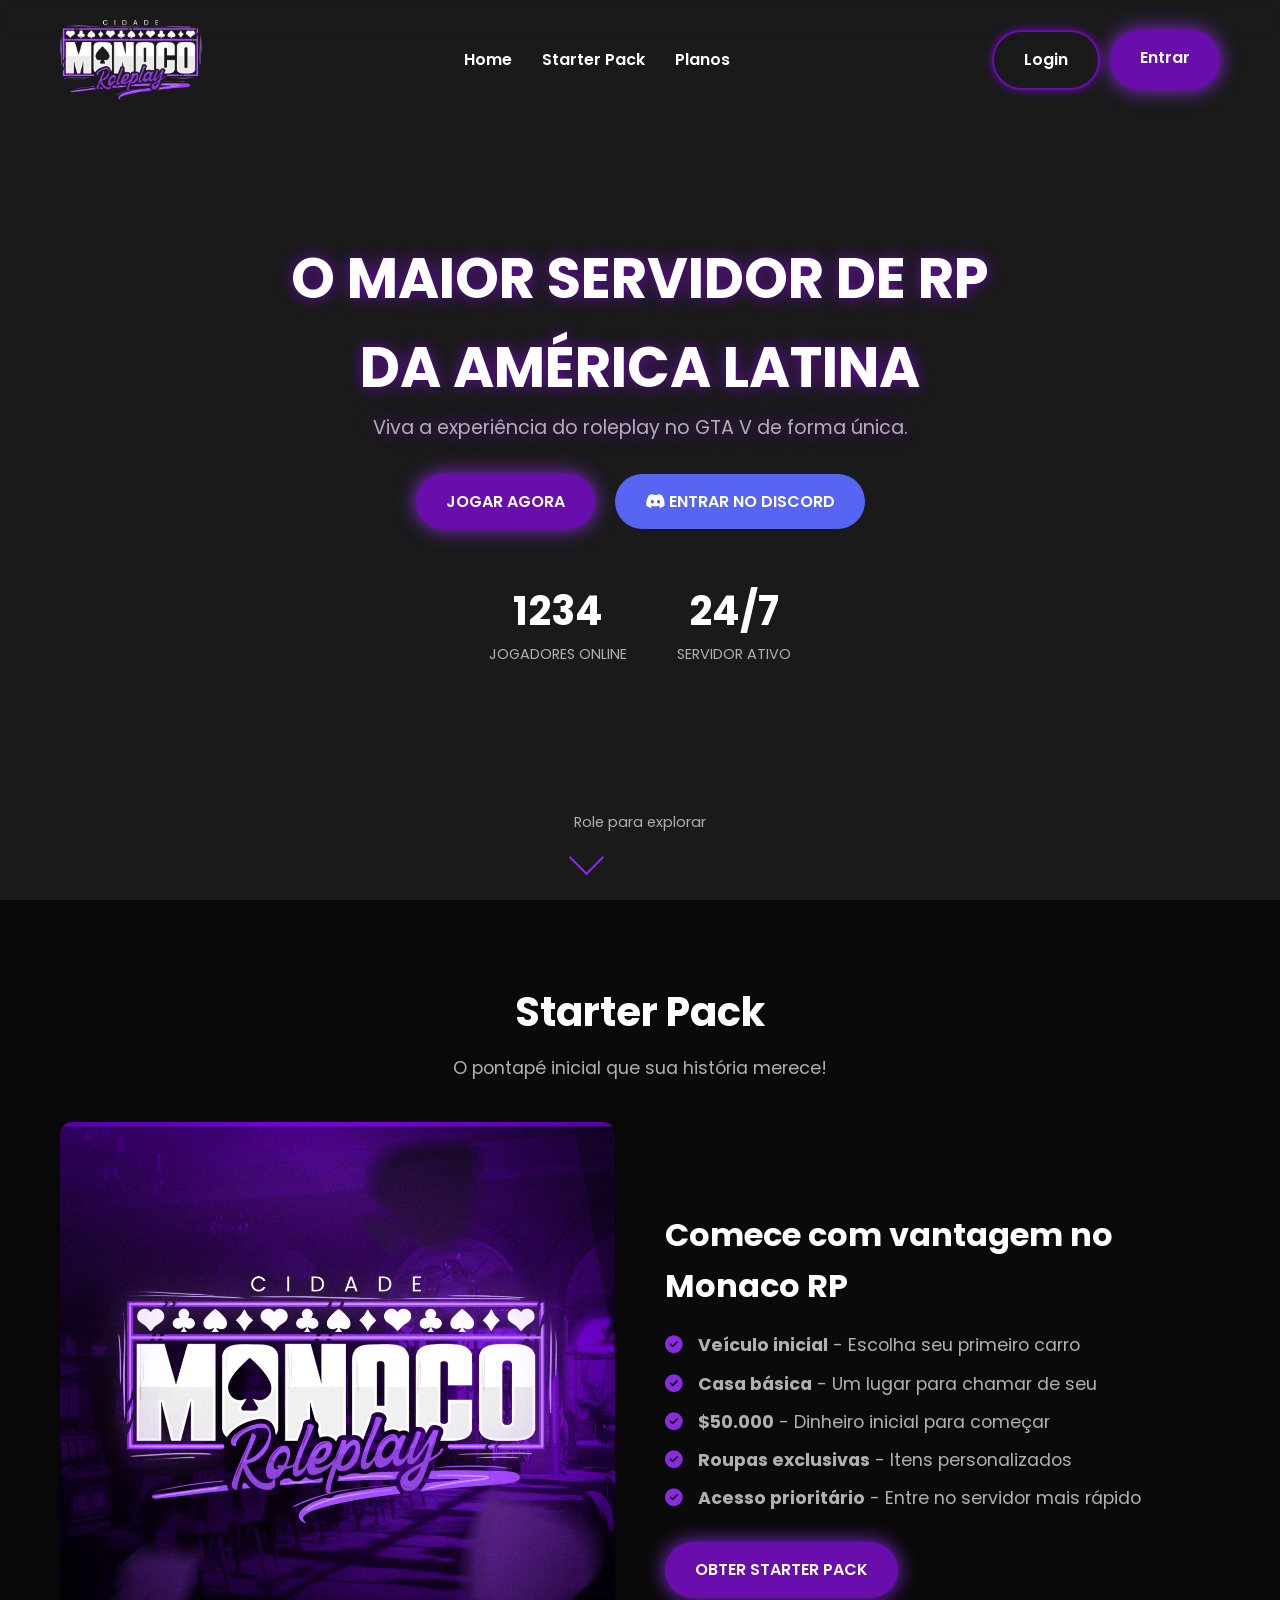
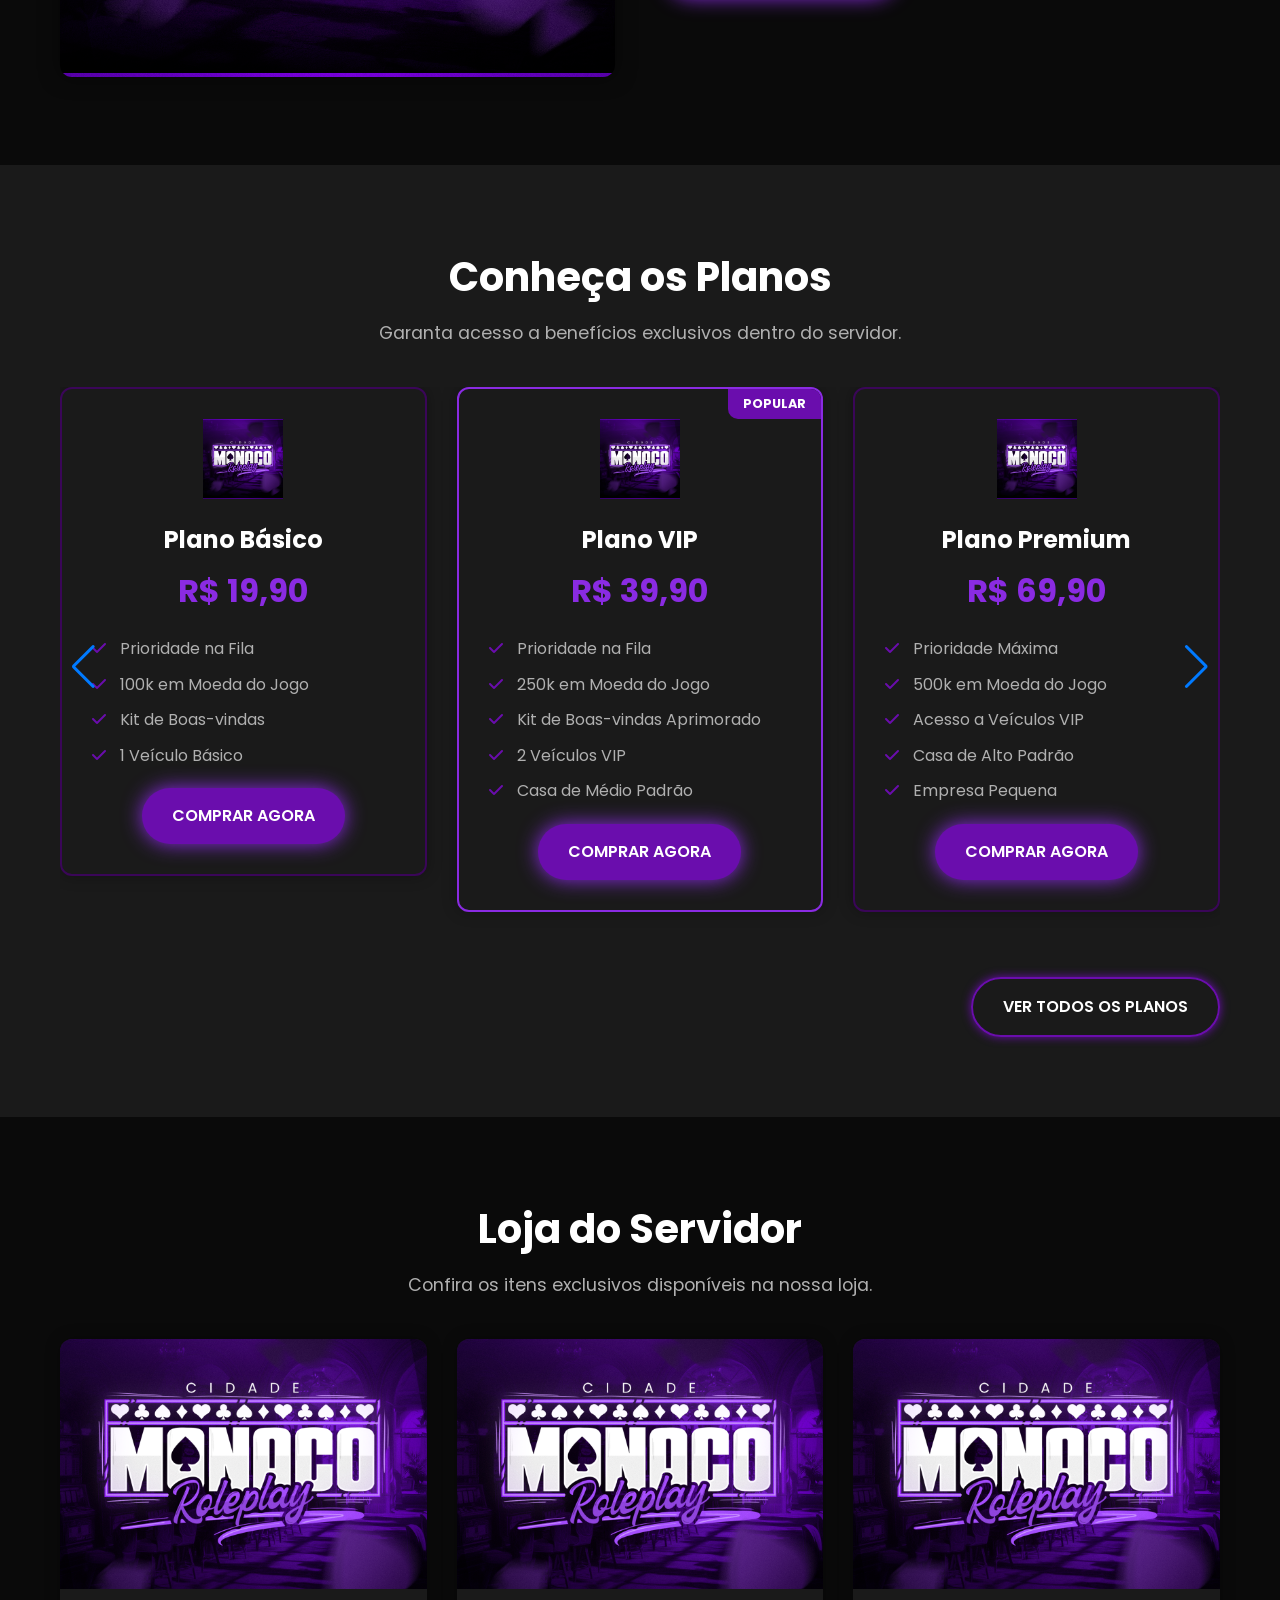
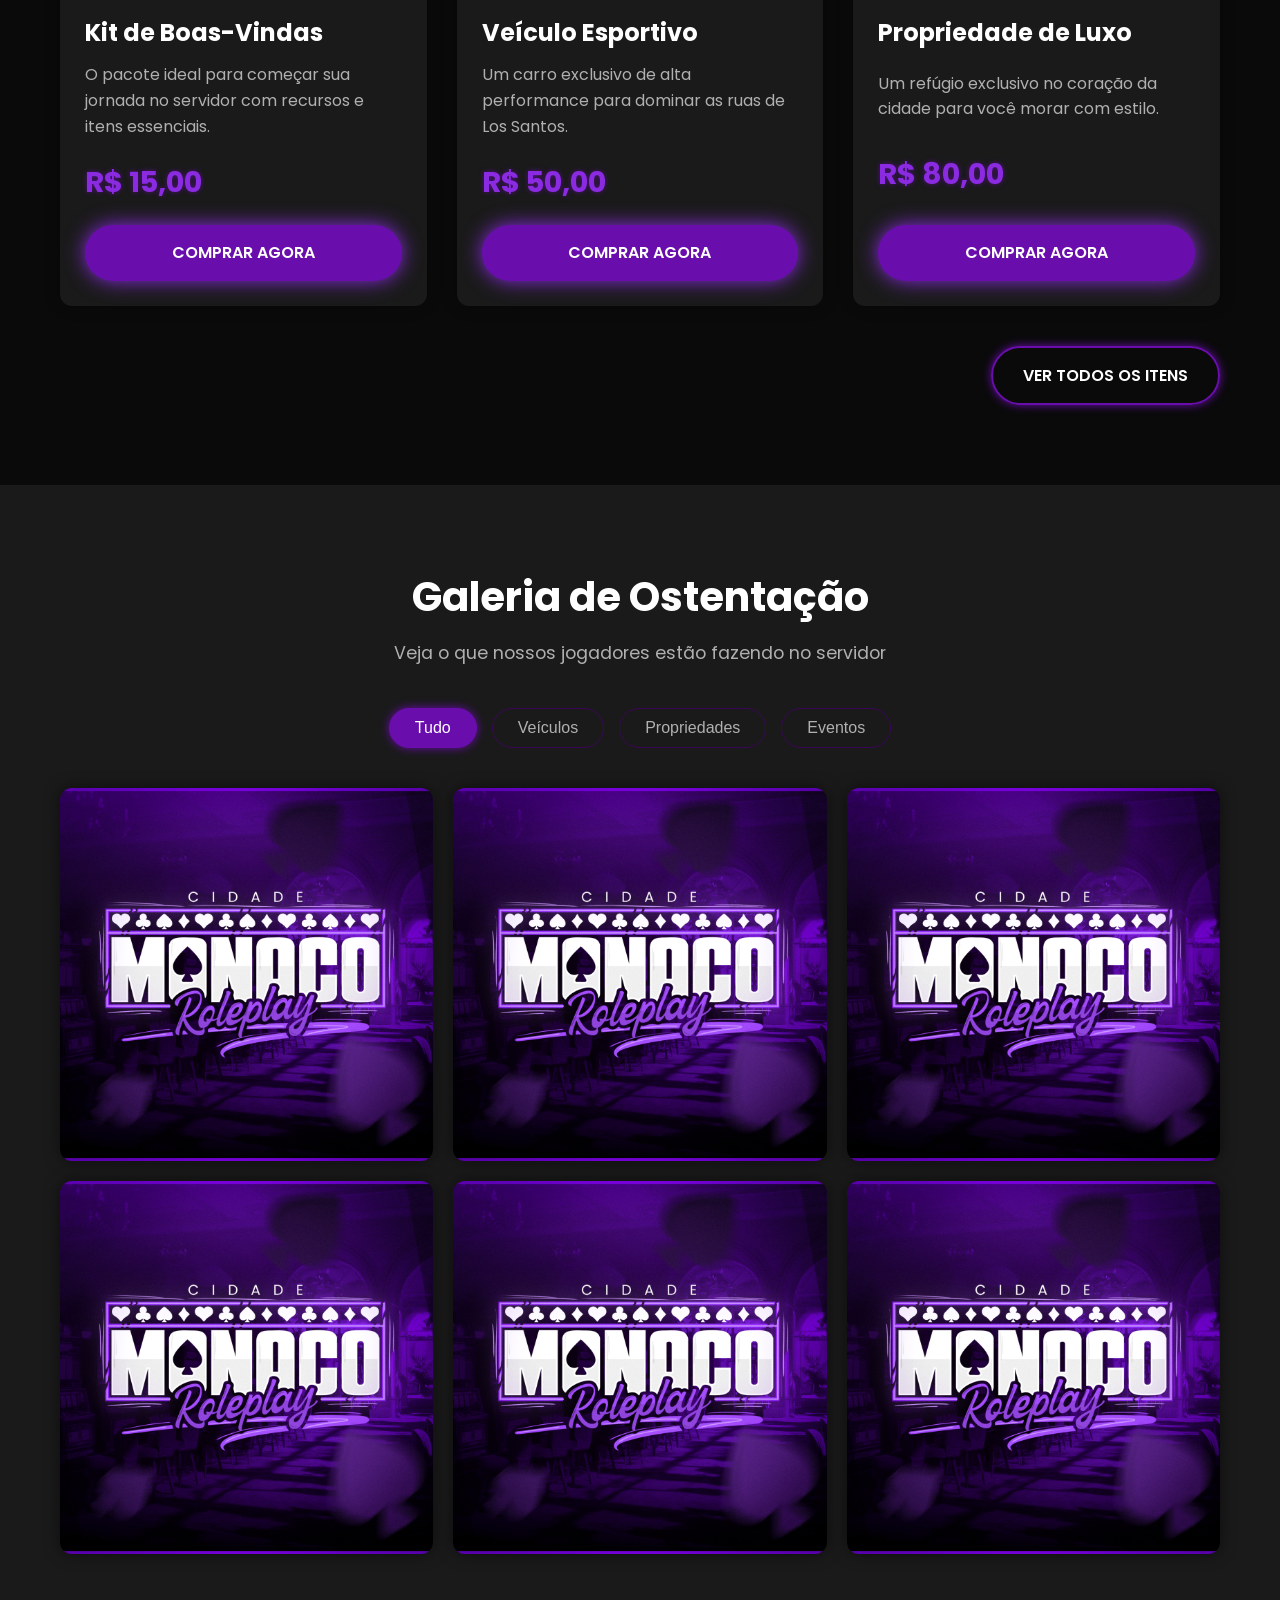
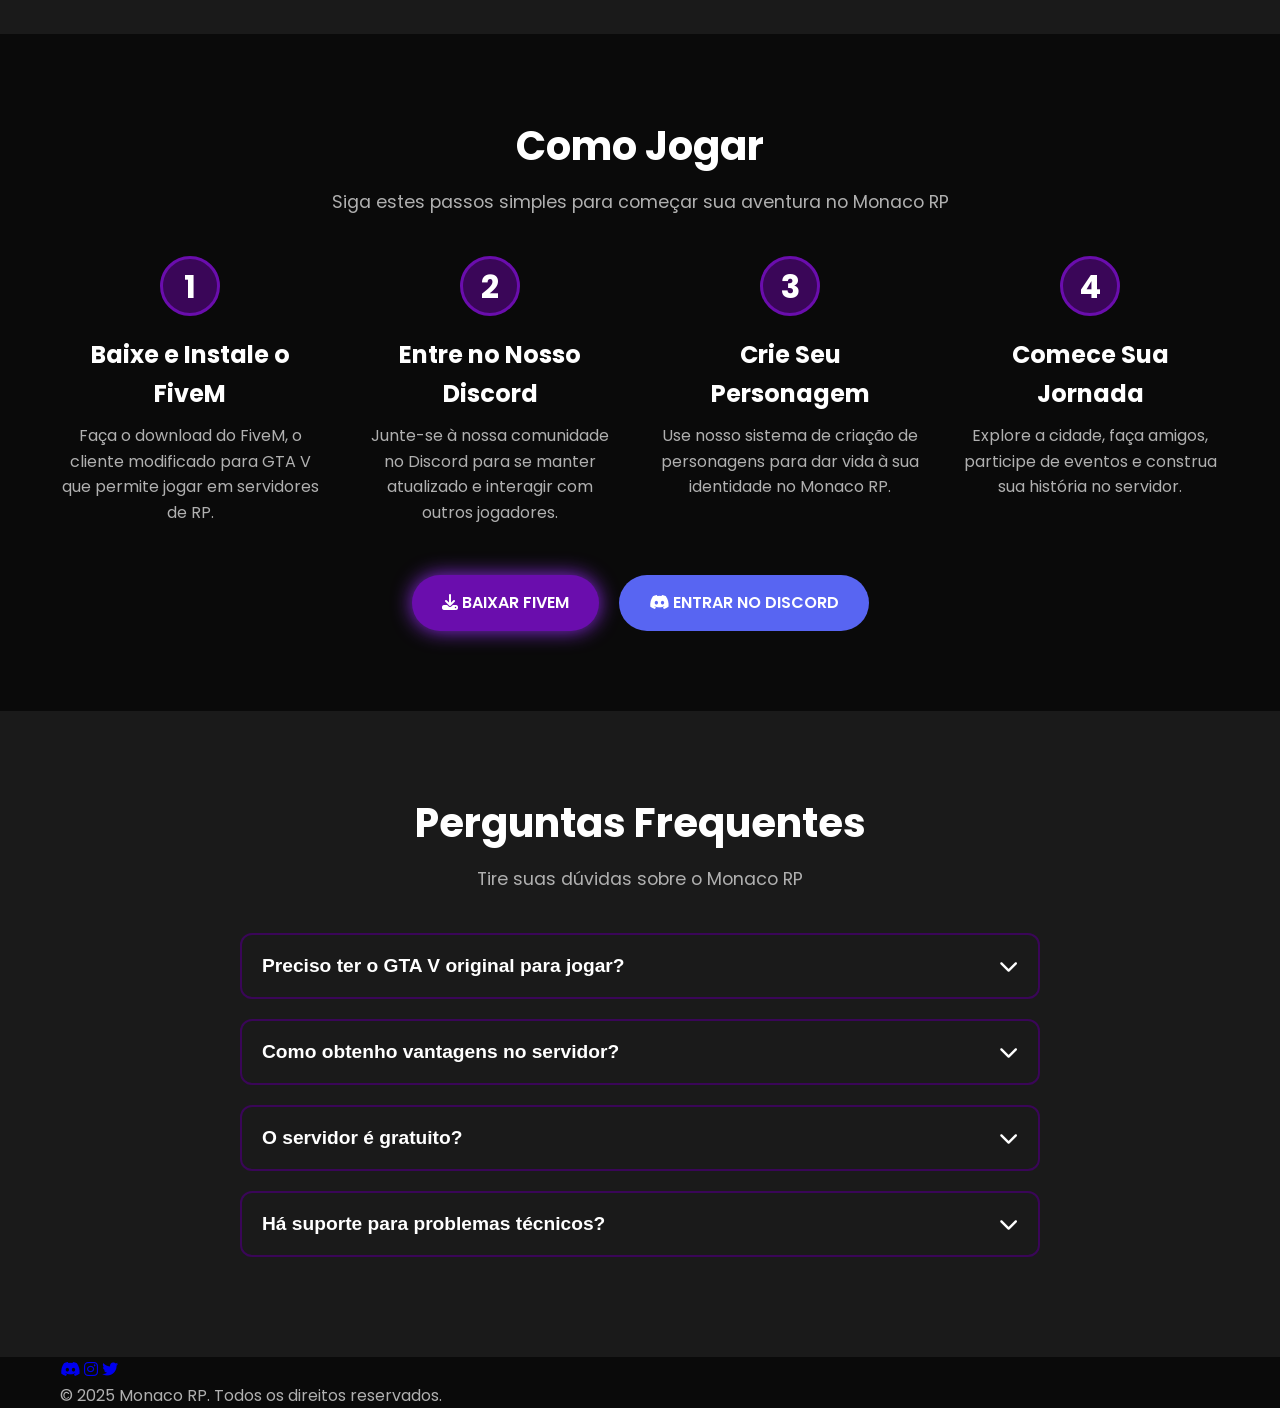
==== index.html @ 2b1fc8d7 "Update index.html" ====
<!DOCTYPE html>
<html lang="pt-BR">
<head>
    <meta charset="UTF-8">
    <meta name="viewport" content="width=device-width, initial-scale=1.0">
    <title>MONACO RP - O Maior Servidor de RP da América Latina</title>
    <meta name="description" content="Viva a experiência do roleplay no GTA V de forma única no Monaco RP, o maior servidor da América Latina.">
    <link href="https://fonts.googleapis.com/css2?family=Poppins:wght@400;600;700&display=swap" rel="stylesheet">
    <link rel="stylesheet" href="https://unpkg.com/swiper/swiper-bundle.min.css" />
    <link rel="stylesheet" href="https://cdnjs.cloudflare.com/ajax/libs/font-awesome/6.4.0/css/all.min.css">
    <link rel="stylesheet" href="style.css">
</head>
<body>

    <header id="main-header"></header>

    <main>
        <!-- Hero Section -->
        <section class="hero" id="hero">
            <div class="parallax-bg"></div>
            <div class="hero-overlay"></div>
            <img src="https://cdn-icons-png.flaticon.com/512/616/616408.png" class="floating-icon icon1">
            <img src="https://cdn-icons-png.flaticon.com/512/616/616408.png" class="floating-icon icon2">
            <img src="https://cdn-icons-png.flaticon.com/512/616/616408.png" class="floating-icon icon3">
            <div class="hero-content fade-up">
                <h1>O MAIOR SERVIDOR DE RP<br>DA AMÉRICA LATINA</h1>
                <p>Viva a experiência do roleplay no GTA V de forma única.</p>
                <div class="hero-buttons">
                    <a href="#starter-pack" class="btn-primary">JOGAR AGORA</a>
                    <a href="https://discord.gg" target="_blank" class="btn-discord">
                        <i class="fab fa-discord"></i> ENTRAR NO DISCORD
                    </a>
                </div>
                <div class="server-stats">
                    <div class="stat">
                        <span class="stat-number" id="online-players">1250</span>
                        <span class="stat-label">JOGADORES ONLINE</span>
                    </div>
                    <div class="stat">
                        <span class="stat-number">24/7</span>
                        <span class="stat-label">SERVIDOR ATIVO</span>
                    </div>
                </div>
            </div>
            <div class="scroll-indicator">
                <span>Role para explorar</span>
                <div class="scroll-arrow"></div>
            </div>
        </section>

        <!-- Starter Pack Section -->
        <section id="starter-pack" class="fade-up">
            <div class="container">
                <h2>Starter Pack</h2>
                <p class="section-subtitle">O pontapé inicial que sua história merece!</p>
                
                <div class="starter-content">
                    <div class="starter-image">
                        <img src="img/4000.png" alt="Starter Pack Monaco RP">
                    </div>
                    <div class="starter-info">
                        <h3>Comece com vantagem no Monaco RP</h3>
                        <ul class="starter-features">
                            <li><i class="fas fa-check-circle"></i> <strong>Veículo inicial</strong> - Escolha seu primeiro carro</li>
                            <li><i class="fas fa-check-circle"></i> <strong>Casa básica</strong> - Um lugar para chamar de seu</li>
                            <li><i class="fas fa-check-circle"></i> <strong>$50.000</strong> - Dinheiro inicial para começar</li>
                            <li><i class="fas fa-check-circle"></i> <strong>Roupas exclusivas</strong> - Itens personalizados</li>
                            <li><i class="fas fa-check-circle"></i> <strong>Acesso prioritário</strong> - Entre no servidor mais rápido</li>
                        </ul>
                        <a href="#" class="btn-primary">OBTER STARTER PACK</a>
                    </div>
                </div>
            </div>
        </section>

        <!-- Planos Section -->
        <section id="planos" class="fade-up">
            <div class="container">
                <h2>Conheça os Planos</h2>
                <p class="section-subtitle">Garanta acesso a benefícios exclusivos dentro do servidor.</p>

                <div class="swiper planos-slider">
                    <div class="swiper-wrapper">
                        <div class="swiper-slide">
                            <div class="plano-card">
                                <div class="plano-header">
                                    <img src="img/4000.png" alt="Plano Básico">
                                    <h3>Plano Básico</h3>
                                    <div class="plano-price">R$ 19,90</div>
                                </div>
                                <div class="plano-body">
                                    <ul>
                                        <li><i class="fas fa-check"></i> Prioridade na Fila</li>
                                        <li><i class="fas fa-check"></i> 100k em Moeda do Jogo</li>
                                        <li><i class="fas fa-check"></i> Kit de Boas-vindas</li>
                                        <li><i class="fas fa-check"></i> 1 Veículo Básico</li>
                                    </ul>
                                </div>
                                <div class="plano-footer">
                                    <a href="#" class="btn-primary">COMPRAR AGORA</a>
                                </div>
                            </div>
                        </div>
                        <div class="swiper-slide">
                            <div class="plano-card plano-popular">
                                <div class="popular-badge">POPULAR</div>
                                <div class="plano-header">
                                    <img src="img/4000.png" alt="Plano VIP">
                                    <h3>Plano VIP</h3>
                                    <div class="plano-price">R$ 39,90</div>
                                </div>
                                <div class="plano-body">
                                    <ul>
                                        <li><i class="fas fa-check"></i> Prioridade na Fila</li>
                                        <li><i class="fas fa-check"></i> 250k em Moeda do Jogo</li>
                                        <li><i class="fas fa-check"></i> Kit de Boas-vindas Aprimorado</li>
                                        <li><i class="fas fa-check"></i> 2 Veículos VIP</li>
                                        <li><i class="fas fa-check"></i> Casa de Médio Padrão</li>
                                    </ul>
                                </div>
                                <div class="plano-footer">
                                    <a href="#" class="btn-primary">COMPRAR AGORA</a>
                                </div>
                            </div>
                        </div>
                        <div class="swiper-slide">
                            <div class="plano-card">
                                <div class="plano-header">
                                    <img src="img/4000.png" alt="Plano Premium">
                                    <h3>Plano Premium</h3>
                                    <div class="plano-price">R$ 69,90</div>
                                </div>
                                <div class="plano-body">
                                    <ul>
                                        <li><i class="fas fa-check"></i> Prioridade Máxima</li>
                                        <li><i class="fas fa-check"></i> 500k em Moeda do Jogo</li>
                                        <li><i class="fas fa-check"></i> Acesso a Veículos VIP</li>
                                        <li><i class="fas fa-check"></i> Casa de Alto Padrão</li>
                                        <li><i class="fas fa-check"></i> Empresa Pequena</li>
                                    </ul>
                                </div>
                                <div class="plano-footer">
                                    <a href="#" class="btn-primary">COMPRAR AGORA</a>
                                </div>
                            </div>
                        </div>
                        <div class="swiper-slide">
                            <div class="plano-card">
                                <div class="plano-header">
                                    <img src="img/4000.png" alt="Plano Magnata">
                                    <h3>Plano Magnata</h3>
                                    <div class="plano-price">R$ 99,90</div>
                                </div>
                                <div class="plano-body">
                                    <ul>
                                        <li><i class="fas fa-check"></i> Prioridade Absoluta</li>
                                        <li><i class="fas fa-check"></i> 1M em Moeda do Jogo</li>
                                        <li><i class="fas fa-check"></i> Acesso a Mansões Exclusivas</li>
                                        <li><i class="fas fa-check"></i> 3 Veículos de Luxo</li>
                                        <li><i class="fas fa-check"></i> Empresa Grande</li>
                                        <li><i class="fas fa-check"></i> Suporte Prioritário 24/7</li>
                                    </ul>
                                </div>
                                <div class="plano-footer">
                                    <a href="#" class="btn-primary">COMPRAR AGORA</a>
                                </div>
                            </div>
                        </div>
                    </div>
                    <div class="swiper-button-next"></div>
                    <div class="swiper-button-prev"></div>
                </div>
            
                <div class="botoes-container-align">
                <a href="pagina-de-planos.html" class="btn-outline btn-ver-todos">VER TODOS OS PLANOS</a>
            </div>
                
            </div>
        </section>

        <!-- Notícias Section -->
        <section id="loja" class="fade-up">
    <div class="container">
        <h2>Loja do Servidor</h2>
        <p class="section-subtitle">Confira os itens exclusivos disponíveis na nossa loja.</p>
        
        <div class="itens-container">
            <div class="item-card">
                <div class="item-image">
                    <img src="img/4000.png" alt="Kit de Boas-Vindas">
                </div>
                <div class="item-content">
                    <h3>Kit de Boas-Vindas</h3>
                    <p>O pacote ideal para começar sua jornada no servidor com recursos e itens essenciais.</p>
                    <div class="item-price">R$ 15,00</div>
                    <a href="#" class="btn-primary">COMPRAR AGORA</a>
                </div>
            </div>
            
            <div class="item-card">
                <div class="item-image">
                    <img src="img/4000.png" alt="Veículo Esportivo">
                </div>
                <div class="item-content">
                    <h3>Veículo Esportivo</h3>
                    <p>Um carro exclusivo de alta performance para dominar as ruas de Los Santos.</p>
                    <div class="item-price">R$ 50,00</div>
                    <a href="#" class="btn-primary">COMPRAR AGORA</a>
                </div>
            </div>
            
            <div class="item-card">
                <div class="item-image">
                    <img src="img/4000.png" alt="Propriedade de Luxo">
                </div>
                <div class="item-content">
                    <h3>Propriedade de Luxo</h3>
                    <p>Um refúgio exclusivo no coração da cidade para você morar com estilo.</p>
                    <div class="item-price">R$ 80,00</div>
                    <a href="#" class="btn-primary">COMPRAR AGORA</a>
                </div>
            </div>
            
        </div>
        
        <div class="botoes-container-align">
            <a href="#" class="btn-outline">VER TODOS OS ITENS</a>
        </div>
    </div>
</section>

        <!-- Galeria Section -->
        <section id="galeria" class="fade-up">
            <div class="container">
                <h2>Galeria de Ostentação</h2>
                <p class="section-subtitle">Veja o que nossos jogadores estão fazendo no servidor</p>
                
                <div class="gallery-filters">
                    <button class="filter-btn active" data-filter="all">Tudo</button>
                    <button class="filter-btn" data-filter="vehicles">Veículos</button>
                    <button class="filter-btn" data-filter="properties">Propriedades</button>
                    <button class="filter-btn" data-filter="events">Eventos</button>
                </div>
                
                <div class="galeria-grid">
                    <div class="galeria-item" data-category="vehicles">
                        <img src="img/4000.png" alt="Supercarro no Monaco RP">
                        <div class="gallery-overlay">
                            <h3>Supercarro Exclusivo</h3>
                            <p>Veículo disponível no Plano Magnata</p>
                        </div>
                    </div>
                    
                    <div class="galeria-item" data-category="properties">
                        <img src="img/4000.png" alt="Mansão de Luxo">
                        <div class="gallery-overlay">
                            <h3>Mansão de Luxo</h3>
                            <p>Interior personalizável</p>
                        </div>
                    </div>
                    
                    <div class="galeria-item" data-category="events">
                        <img src="img/4000.png" alt="Evento de Corrida">
                        <div class="gallery-overlay">
                            <h3>Campeonato de Corridas</h3>
                            <p>Evento mensal com premiações</p>
                        </div>
                    </div>
                    
                    <div class="galeria-item" data-category="vehicles">
                        <img src="img/4000.png" alt="Helicóptero">
                        <div class="gallery-overlay">
                            <h3>Helicóptero Executivo</h3>
                            <p>Deslocamento rápido pela cidade</p>
                        </div>
                    </div>
                    
                    <div class="galeria-item" data-category="properties">
                        <img src="img/4000.png" alt="Iate de Luxo">
                        <div class="gallery-overlay">
                            <h3>Iate de Luxo</h3>
                            <p>Disponível no Plano Premium</p>
                        </div>
                    </div>
                    
                    <div class="galeria-item" data-category="events">
                        <img src="img/4000.png" alt="Festa na Praia">
                        <div class="gallery-overlay">
                            <h3>Festa na Praia</h3>
                            <p>Evento social semanal</p>
                        </div>
                    </div>
                </div>
            </div>
        </section>

        <!-- Como Jogar Section -->
        <section id="como-jogar" class="fade-up">
            <div class="container">
                <h2>Como Jogar</h2>
                <p class="section-subtitle">Siga estes passos simples para começar sua aventura no Monaco RP</p>
                
                <div class="steps-container">
                    <div class="step">
                        <div class="step-number">1</div>
                        <div class="step-content">
                            <h3>Baixe e Instale o FiveM</h3>
                            <p>Faça o download do FiveM, o cliente modificado para GTA V que permite jogar em servidores de RP.</p>
                        </div>
                    </div>
                    
                    <div class="step">
                        <div class="step-number">2</div>
                        <div class="step-content">
                            <h3>Entre no Nosso Discord</h3>
                            <p>Junte-se à nossa comunidade no Discord para se manter atualizado e interagir com outros jogadores.</p>
                        </div>
                    </div>
                    
                    <div class="step">
                        <div class="step-number">3</div>
                        <div class="step-content">
                            <h3>Crie Seu Personagem</h3>
                            <p>Use nosso sistema de criação de personagens para dar vida à sua identidade no Monaco RP.</p>
                        </div>
                    </div>
                    
                    <div class="step">
                        <div class="step-number">4</div>
                        <div class="step-content">
                            <h3>Comece Sua Jornada</h3>
                            <p>Explore a cidade, faça amigos, participe de eventos e construa sua história no servidor.</p>
                        </div>
                    </div>
                </div>
                
                <div class="download-buttons">
                    <a href="#" class="btn-primary"><i class="fas fa-download"></i> BAIXAR FIVEM</a>
                    <a href="https://discord.gg" target="_blank" class="btn-discord">
                        <i class="fab fa-discord"></i> ENTRAR NO DISCORD
                    </a>
                </div>
            </div>
        </section>

        <!-- FAQ Section -->
        <section id="faq" class="fade-up">
            <div class="container">
                <h2>Perguntas Frequentes</h2>
                <p class="section-subtitle">Tire suas dúvidas sobre o Monaco RP</p>
                
                <div class="faq-container">
                    <div class="faq-item">
                        <button class="faq-question">
                            Preciso ter o GTA V original para jogar?
                            <i class="fas fa-chevron-down"></i>
                        </button>
                        <div class="faq-answer">
                            <p>Sim, é necessário ter uma cópia legítima do GTA V para jogar no Monaco RP através do FiveM.</p>
                        </div>
                    </div>
                    
                    <div class="faq-item">
                        <button class="faq-question">
                            Como obtenho vantagens no servidor?
                            <i class="fas fa-chevron-down"></i>
                        </button>
                        <div class="faq-answer">
                            <p>Você pode adquirir um de nossos planos VIP que oferecem benefícios exclusivos, ou participar de eventos para ganhar recompensas.</p>
                        </div>
                    </div>
                    
                    <div class="faq-item">
                        <button class="faq-question">
                            O servidor é gratuito?
                            <i class="fas fa-chevron-down"></i>
                        </button>
                        <div class="faq-answer">
                            <p>Sim, o acesso básico ao servidor é completamente gratuito. Os planos VIP oferecem benefícios adicionais para quem deseja aprimorar sua experiência.</p>
                        </div>
                    </div>
                    
                    <div class="faq-item">
                        <button class="faq-question">
                            Há suporte para problemas técnicos?
                            <i class="fas fa-chevron-down"></i>
                        </button>
                        <div class="faq-answer">
                            <p>Sim, temos uma equipe de suporte dedicada para ajudar com problemas técnicos através do nosso Discord.</p>
                        </div>
                    </div>
                </div>
            </div>
        </section>
    </main>

    <footer id="main-footer"></footer>

    <script src="https://unpkg.com/swiper/swiper-bundle.min.js"></script>
    <script src="script.js"></script>
</body>
</html>
---- style.css ----
/* Paleta de Cores e Estilos Base */
:root {
    --purple: #6a0dad; /* Roxo para destaque e botões */
    --purple-light: #8a2be2; /* Roxo mais claro para gradientes */
    --purple-dark: #3a0658; /* Roxo mais escuro para fundos e detalhes */
    --black: #0a0a0a; /* Preto quase absoluto para o fundo */
    --dark-gray: #1a1a1a; /* Cinza escuro para seções e cards */
    --light-gray: #b0b0b0; /* Cinza claro para textos */
    --white: #ffffff; /* Branco para textos de destaque */
    --border-radius: 12px;
    --transition-speed: 0.3s;
}

* {
    box-sizing: border-box;
    margin: 0;
    padding: 0;
}

html {
    scroll-behavior: smooth;
}

body {
    font-family: 'Poppins', sans-serif;
    background-color: var(--black);
    color: var(--light-gray);
    line-height: 1.6;
    overflow-x: hidden;
}

/* Container principal para centralizar o conteúdo */
.container {
    max-width: 1200px;
    margin: 0 auto;
    padding: 0 20px;
}

/* Títulos e subtítulos de seção */
h1, h2, h3 {
    color: var(--white);
    font-weight: 700;
}

h1 {
    font-size: 3.5rem;
    text-shadow: 0 0 10px var(--purple-light);
}

h2 {
    font-size: 2.5rem;
    text-align: center;
    margin-bottom: 10px;
}

.section-subtitle {
    text-align: center;
    margin-bottom: 40px;
    color: var(--light-gray);
    font-size: 1.1rem;
}

/* Animação de entrada (Fade-up) */
.fade-up {
    opacity: 0;
    transform: translateY(50px);
    transition: opacity 1s ease-out, transform 1s ease-out;
}

.fade-up.show {
    opacity: 1;
    transform: translateY(0);
}

/* --- Hero Section --- */
.hero {
    position: relative;
    width: 100%;
    height: 100vh;
    display: flex;
    justify-content: center;
    align-items: center;
    text-align: center;
    overflow: hidden;
}

.parallax-bg {
    position: absolute;
    top: -10%;
    left: -10%;
    width: 120%;
    height: 120%;
    background: url('https://cdn.discordapp.com/attachments/1066896916568346684/1271249764506822687/wallpaper-gta-online-1.jpg?ex=66b6c23b&is=66b570bb&hm=4a754b2a8848d6139f408990d18084a9735d4872147321528f8ce91000f1214c&') no-repeat center center/cover;
    z-index: -2;
    filter: brightness(0.5); /* Escurece a imagem de fundo */
    transform-origin: center center;
}

.hero-overlay {
    position: absolute;
    top: 0;
    left: 0;
    width: 100%;
    height: 100%;
    background: linear-gradient(to top, var(--black) 0%, transparent 50%, var(--black) 100%);
    z-index: -1;
}

.hero-content {
    position: relative;
    z-index: 10;
}

.hero-content h1, .hero-content p {
    text-shadow: 0 0 15px var(--purple);
}

.hero-content p {
    font-size: 1.2rem;
    margin-bottom: 30px;
}

.hero-buttons {
    display: flex;
    justify-content: center;
    gap: 20px;
    margin-top: 30px;
}

.btn-primary, .btn-discord, .btn-outline {
    display: inline-block;
    padding: 15px 30px;
    border-radius: 50px;
    text-decoration: none;
    font-weight: 600;
    transition: transform 0.3s ease, box-shadow 0.3s ease;
}

.btn-primary {
    background-color: var(--purple);
    color: var(--white);
    border: none;
    box-shadow: 0 0 20px var(--purple-light);
}

.btn-discord {
    background-color: #5865F2; /* Cor original do Discord */
    color: var(--white);
    border: none;
}

.btn-outline {
    background-color: transparent;
    color: var(--white);
    border: 2px solid var(--purple);
    box-shadow: 0 0 10px var(--purple);
}

.btn-primary:hover, .btn-discord:hover, .btn-outline:hover {
    transform: translateY(-5px);
    box-shadow: 0 10px 30px rgba(106, 13, 173, 0.5);
}

.btn-discord:hover {
    box-shadow: 0 10px 30px rgba(88, 101, 242, 0.5);
}

.server-stats {
    display: flex;
    justify-content: center;
    gap: 50px;
    margin-top: 50px;
}

.stat {
    text-align: center;
}

.stat-number {
    font-size: 2.5rem;
    font-weight: 700;
    color: var(--white);
}

.stat-label {
    font-size: 0.9rem;
    text-transform: uppercase;
    color: var(--light-gray);
    display: block;
}

.scroll-indicator {
    position: absolute;
    bottom: 30px;
    left: 50%;
    transform: translateX(-50%);
    text-align: center;
}

.scroll-indicator span {
    font-size: 0.9rem;
    color: var(--light-gray);
    animation: pulse 2s infinite;
}

.scroll-arrow {
    width: 25px;
    height: 25px;
    border-right: 2px solid var(--purple-light);
    border-bottom: 2px solid var(--purple-light);
    transform: rotate(45deg);
    margin-top: 10px;
    animation: bounce 2s infinite;
}

@keyframes float {
    0% { transform: translateY(0) rotate(0); }
    50% { transform: translateY(-20px) rotate(15deg); }
    100% { transform: translateY(0) rotate(0); }
}

.floating-icon {
    position: absolute;
    width: 60px;
    height: 60px;
    opacity: 0.2;
    z-index: -1;
    display: none; /* Inicia como hidden e o JS controla a exibição */
}

/* --- Seções Gerais --- */
section {
    padding: 80px 0;
    position: relative;
}

section:nth-of-type(odd) {
    background-color: var(--dark-gray);
}

/* --- Starter Pack Section --- */
.starter-content {
    display: flex;
    align-items: center;
    gap: 50px;
}

.starter-image {
    flex: 1;
    max-width: 50%;
}

.starter-image img {
    width: 100%;
    border-radius: var(--border-radius);
    box-shadow: 0 0 20px rgba(0, 0, 0, 0.5);
}

.starter-info {
    flex: 1;
}

.starter-info h3 {
    font-size: 2rem;
    margin-bottom: 20px;
}

.starter-features {
    list-style: none;
    margin-bottom: 30px;
}

.starter-features li {
    font-size: 1.1rem;
    margin-bottom: 10px;
}

.starter-features li i {
    color: var(--purple-light);
    margin-right: 10px;
}

/* --- Planos Section --- */
.plano-card {
    background-color: var(--dark-gray);
    border: 2px solid var(--purple-dark);
    border-radius: var(--border-radius);
    padding: 30px;
    text-align: center;
    box-shadow: 0 0 15px rgba(0, 0, 0, 0.3);
    transition: transform 0.3s ease, box-shadow 0.3s ease;
}

.plano-card:hover {
    transform: translateY(-10px);
    box-shadow: 0 15px 40px rgba(106, 13, 173, 0.3);
}

.plano-popular {
    position: relative;
    border-color: var(--purple-light);
}

.popular-badge {
    position: absolute;
    top: 0;
    right: 0;
    background-color: var(--purple);
    color: var(--white);
    padding: 5px 15px;
    border-radius: 0 10px 0 10px;
    font-size: 0.8rem;
    font-weight: bold;
    text-transform: uppercase;
}

.plano-header img {
    width: 80px;
    margin-bottom: 15px;
}

.plano-header h3 {
    font-size: 1.5rem;
    margin-bottom: 5px;
}

.plano-price {
    font-size: 2rem;
    font-weight: bold;
    color: var(--purple-light);
    margin-bottom: 20px;
}

.plano-body ul {
    list-style: none;
    text-align: left;
    margin-bottom: 20px;
}

.plano-body li {
    margin-bottom: 10px;
    font-size: 1rem;
}

.plano-body li i {
    color: var(--purple);
    margin-right: 10px;
}

/* --- Loja Section --- */
.itens-container {
    display: grid;
    grid-template-columns: repeat(auto-fit, minmax(300px, 1fr));
    gap: 30px;
    margin-bottom: 40px;
}

.item-card {
    background-color: var(--dark-gray);
    border-radius: var(--border-radius);
    overflow: hidden;
    box-shadow: 0 0 15px rgba(0, 0, 0, 0.3);
    transition: transform 0.3s ease, box-shadow 0.3s ease;
    display: flex;
    flex-direction: column;
}

.item-card:hover {
    transform: translateY(-10px);
    box-shadow: 0 0 25px rgba(106, 13, 173, 0.5);
}

.item-image {
    height: 250px;
    overflow: hidden;
}

.item-image img {
    width: 100%;
    height: 100%;
    object-fit: cover;
    transition: transform 0.3s ease;
}

.item-card:hover .item-image img {
    transform: scale(1.1);
}

.item-content {
    padding: 25px;
    flex-grow: 1;
    display: flex;
    flex-direction: column;
    justify-content: space-between;
}

.item-content h3 {
    font-size: 1.5rem;
    margin-bottom: 10px;
    color: var(--white);
}

.item-content p {
    font-size: 1rem;
    color: var(--light-gray);
    margin-bottom: 20px;
}

.item-price {
    font-size: 1.8rem;
    font-weight: bold;
    color: var(--purple-light);
    margin-bottom: 20px;
    text-shadow: 0 0 5px rgba(106, 13, 173, 0.7);
}

.item-content .btn-primary {
    width: 100%;
    text-align: center;
}

/* --- Galeria Section --- */
.gallery-filters {
    display: flex;
    justify-content: center;
    gap: 15px;
    margin-bottom: 40px;
}

.filter-btn {
    background-color: transparent;
    color: var(--light-gray);
    border: 1px solid var(--purple-dark);
    padding: 10px 25px;
    border-radius: 50px;
    font-size: 1rem;
    cursor: pointer;
    transition: all 0.3s ease;
}

.filter-btn:hover {
    background-color: var(--purple-dark);
    color: var(--white);
}

.filter-btn.active {
    background-color: var(--purple);
    color: var(--white);
    border-color: var(--purple);
    box-shadow: 0 0 10px var(--purple);
}

.galeria-grid {
    display: grid;
    grid-template-columns: repeat(auto-fit, minmax(300px, 1fr));
    gap: 20px;
}

.galeria-item {
    position: relative;
    overflow: hidden;
    border-radius: var(--border-radius);
    box-shadow: 0 0 15px rgba(0, 0, 0, 0.5);
    transition: transform 0.3s ease;
}

.galeria-item:hover {
    transform: scale(1.05);
}

.galeria-item img {
    width: 100%;
    height: 100%;
    display: block;
    object-fit: cover;
}

.gallery-overlay {
    position: absolute;
    bottom: 0;
    left: 0;
    width: 100%;
    background: linear-gradient(to top, rgba(0, 0, 0, 0.8), transparent);
    padding: 20px;
    transform: translateY(100%);
    transition: transform 0.3s ease;
}

.galeria-item:hover .gallery-overlay {
    transform: translateY(0);
}

.gallery-overlay h3, .gallery-overlay p {
    color: var(--white);
}

.gallery-overlay h3 {
    margin-bottom: 5px;
    font-size: 1.2rem;
}

/* --- Como Jogar Section --- */
.steps-container {
    display: grid;
    grid-template-columns: repeat(auto-fit, minmax(250px, 1fr));
    gap: 40px;
    margin-bottom: 50px;
}

.step {
    text-align: center;
}

.step-number {
    width: 60px;
    height: 60px;
    background-color: var(--purple-dark);
    color: var(--white);
    display: flex;
    justify-content: center;
    align-items: center;
    font-size: 2rem;
    font-weight: bold;
    border-radius: 50%;
    border: 3px solid var(--purple);
    margin: 0 auto 20px auto;
}

.step-content h3 {
    font-size: 1.5rem;
    margin-bottom: 10px;
}

.download-buttons {
    display: flex;
    justify-content: center;
    gap: 20px;
}

/* --- FAQ Section --- */
.faq-container {
    max-width: 800px;
    margin: 0 auto;
}

.faq-item {
    background-color: var(--dark-gray);
    border: 2px solid var(--purple-dark);
    border-radius: var(--border-radius);
    margin-bottom: 20px;
    overflow: hidden;
    transition: box-shadow 0.3s ease;
}

.faq-item:hover {
    box-shadow: 0 0 15px rgba(106, 13, 173, 0.5);
}

.faq-question {
    width: 100%;
    display: flex;
    justify-content: space-between;
    align-items: center;
    background-color: transparent;
    border: none;
    color: var(--white);
    padding: 20px;
    font-size: 1.2rem;
    font-weight: 600;
    cursor: pointer;
    transition: background-color 0.3s ease;
}

.faq-question:hover {
    background-color: rgba(106, 13, 173, 0.1);
}

.faq-question i {
    transition: transform 0.3s ease;
}

.faq-question.active i {
    transform: rotate(180deg);
}

.faq-answer {
    padding: 0 20px;
    max-height: 0;
    overflow: hidden;
    transition: max-height 0.4s ease-out, padding 0.4s ease-out;
}

.faq-answer.active {
    max-height: 200px; /* Valor ajustável */
    padding: 20px;
}

.faq-answer p {
    line-height: 1.8;
}

/* Media Queries para responsividade */
@media (max-width: 768px) {
    h1 {
        font-size: 2.5rem;
    }
    h2 {
        font-size: 2rem;
    }
    .hero-content {
        padding: 0 20px;
    }
    .hero-buttons {
        flex-direction: column;
        gap: 15px;
    }
    .btn-primary, .btn-discord {
        padding: 12px 25px;
    }
    .starter-content {
        flex-direction: column;
        text-align: center;
    }
    .starter-image {
        max-width: 100%;
    }
    .steps-container {
        grid-template-columns: 1fr;
    }
}

/* --- ESTILOS ESPECÍFICOS PARA O HEADER (Revertendo para o padrão original) --- */

/* --- ESTILOS DO HEADER (Ajustado para o seu HTML) --- */

#main-header {
    position: fixed;
    top: 0;
    left: 0;
    width: 100%;
    padding: 20px 0;
    z-index: 1000;
    background-color: transparent;
    backdrop-filter: blur(5px);
    -webkit-backdrop-filter: blur(5px);
    transition: background-color 0.3s ease;
}

#main-header.scrolled {
    background-color: rgba(0, 0, 0, 0.7);
}

.navbar {
    display: flex;
    justify-content: space-between;
    align-items: center;
}

.logo a {
    color: var(--white);
    font-size: 1.8rem;
    font-weight: 700;
    text-decoration: none;
    text-shadow: 0 0 10px var(--purple-light);
}

.logo img {
    height: 80px; /* Altere este valor para o tamanho desejado */
    width: auto;
    display: block;
}

.menu {
    list-style: none;
    display: flex;
    gap: 30px;
    margin: 0;
}

.menu li a {
    color: var(--white);
    text-decoration: none;
    font-weight: 600;
    font-size: 1rem;
    position: relative;
    transition: color 0.3s ease;
}

.menu li a::after {
    content: '';
    position: absolute;
    bottom: -5px;
    left: 0;
    width: 0;
    height: 2px;
    background-color: var(--purple-light);
    transition: width 0.3s ease;
}

.menu li a:hover::after {
    width: 100%;
}

.auth-buttons {
    display: flex;
    gap: 10px;
}

.hamburger {
    display: none;
    background: none;
    border: none;
    color: var(--white);
    font-size: 1.8rem;
    cursor: pointer;
}

/* Media Queries para o Header (Celular) */
@media (max-width: 768px) {
    .hamburger {
        display: block;
        z-index: 1001;
    }

    .menu {
        position: fixed;
        top: 0;
        left: -100%;
        width: 70%;
        height: 100vh;
        background-color: var(--dark-gray);
        flex-direction: column;
        justify-content: center;
        align-items: center;
        gap: 40px;
        transition: left 0.4s ease-in-out;
    }

    .menu.active {
        left: 0;
    }
    
    .auth-buttons {
      display: none;
    }
}

/* Alinhamento de botões */
.botoes-container-align {
    display: flex;
    justify-content: flex-end; /* Alinha o conteúdo à direita */
    width: 100%;
    margin-top: 30px; /* Adiciona um espaço acima do botão */
}

/* Alinhamento em telas menores */
@media (max-width: 768px) {
    .botoes-container-align {
        justify-content: center; /* Centraliza o botão em telas menores */
    }
}
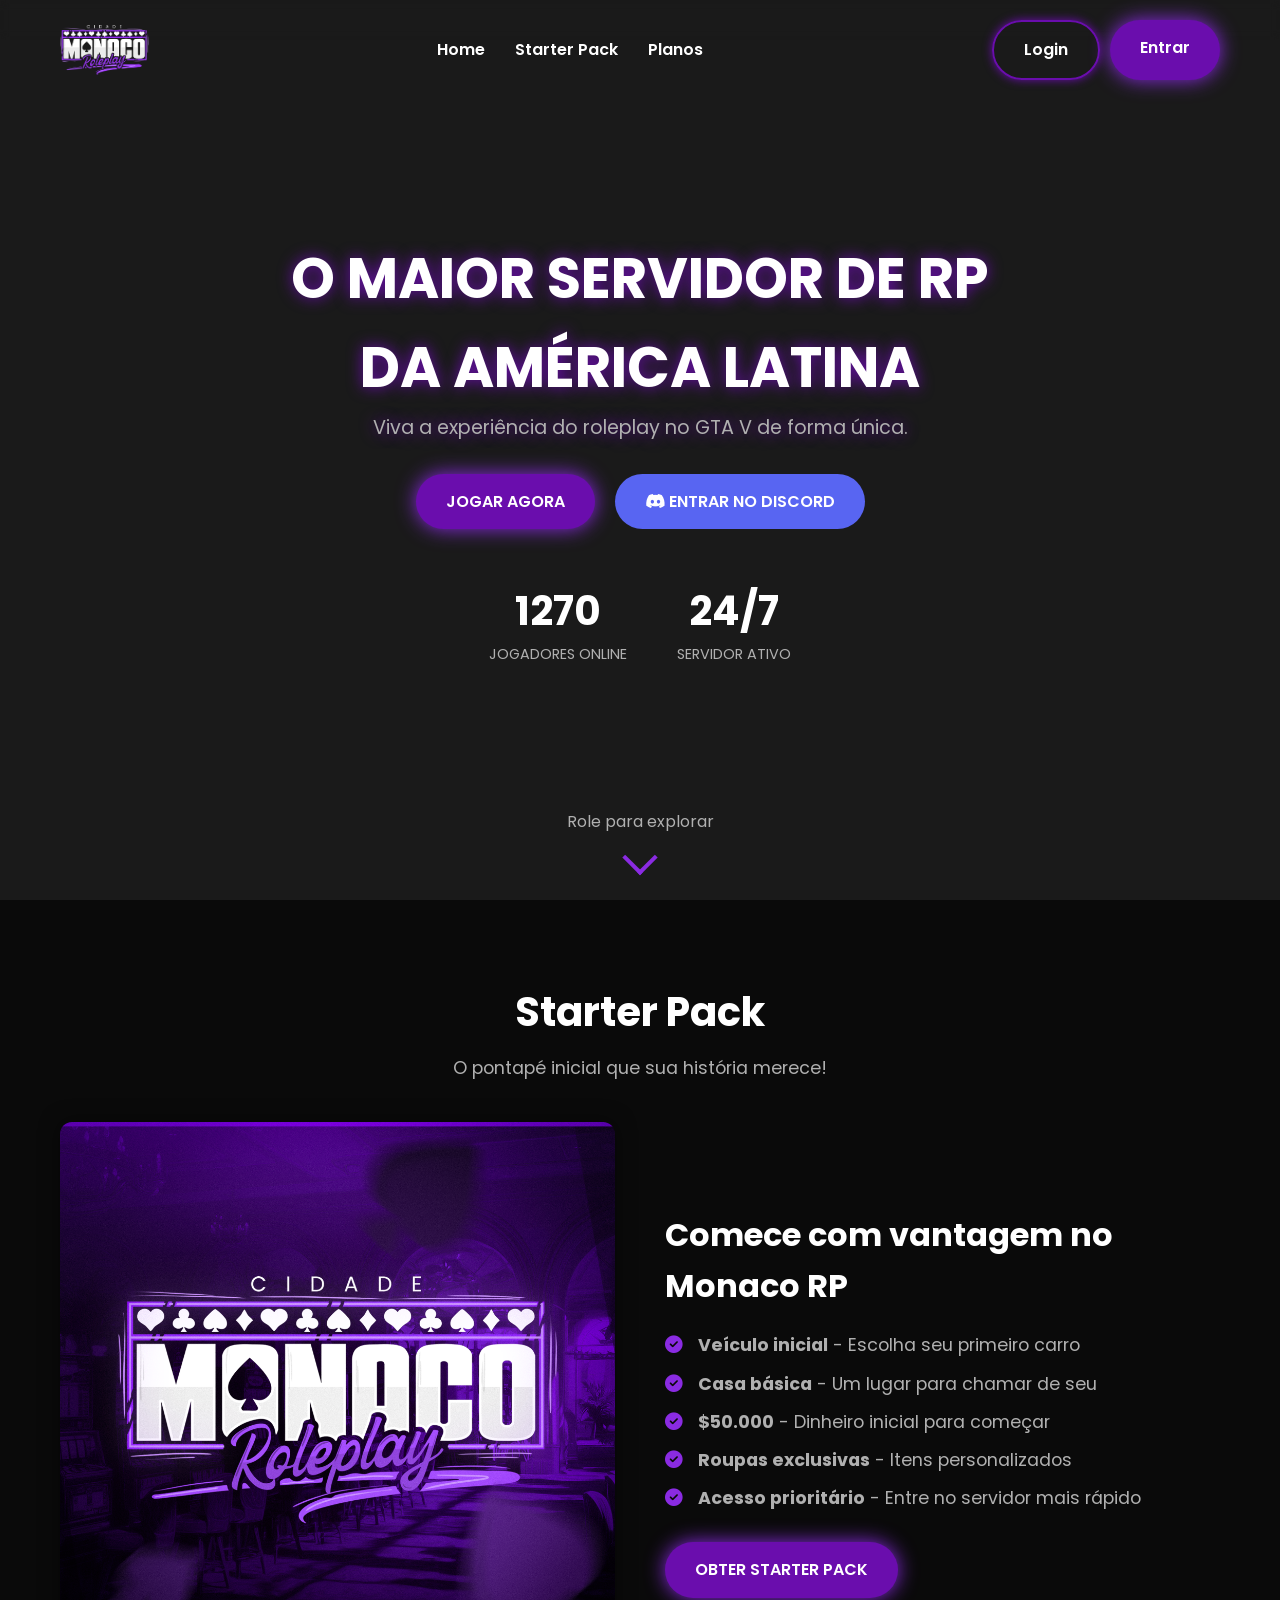
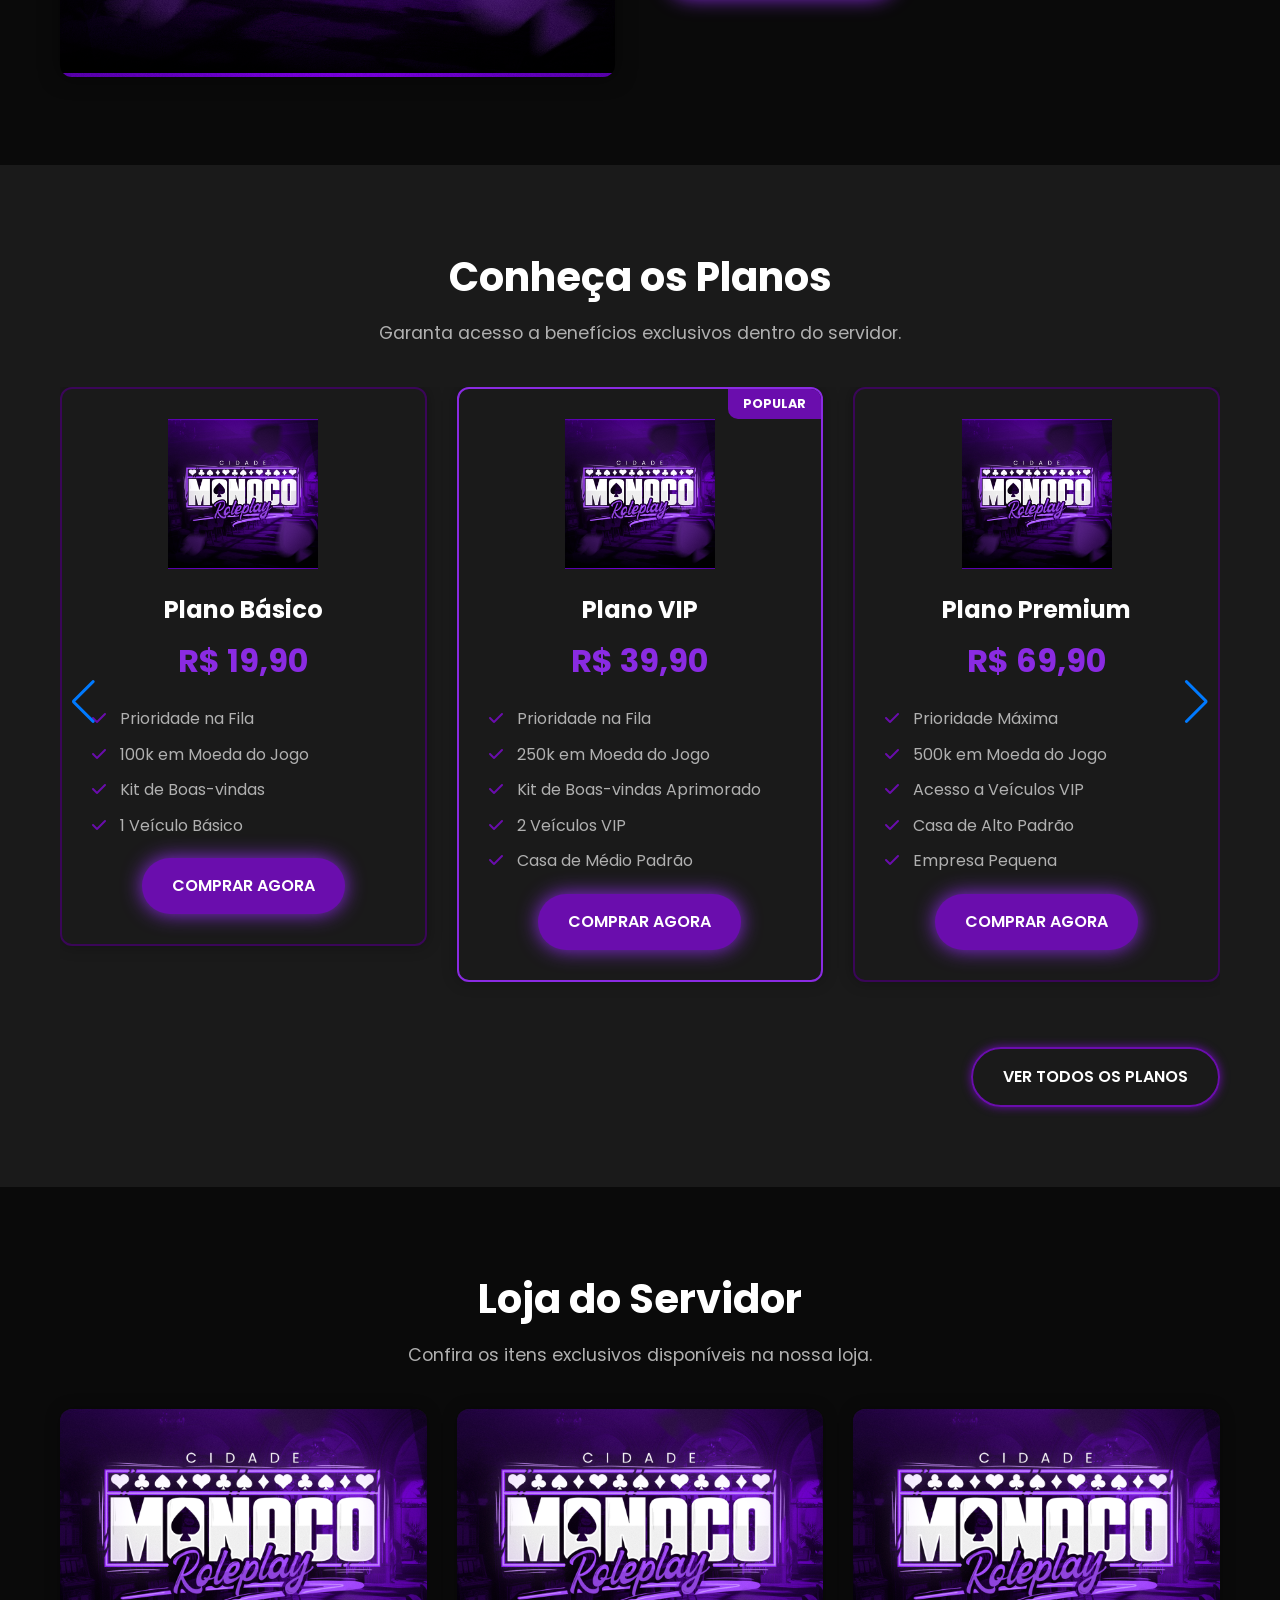
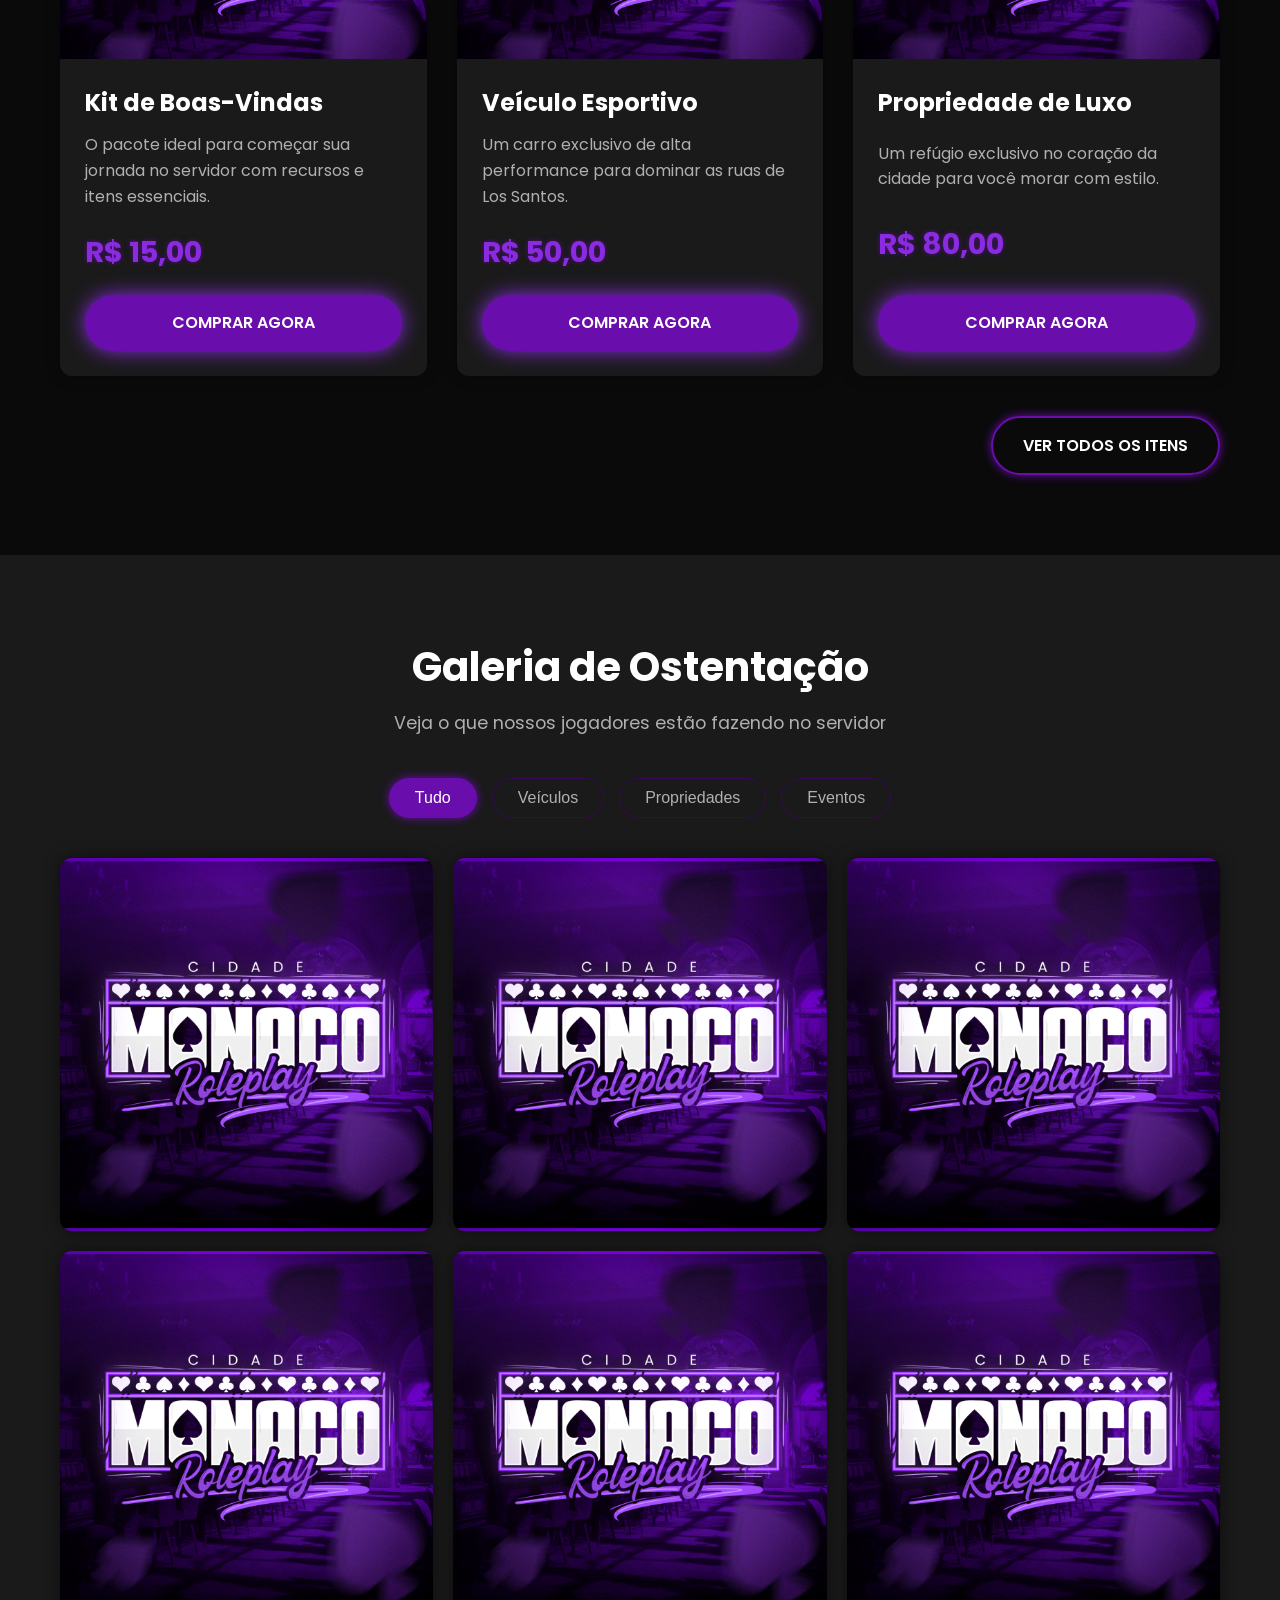
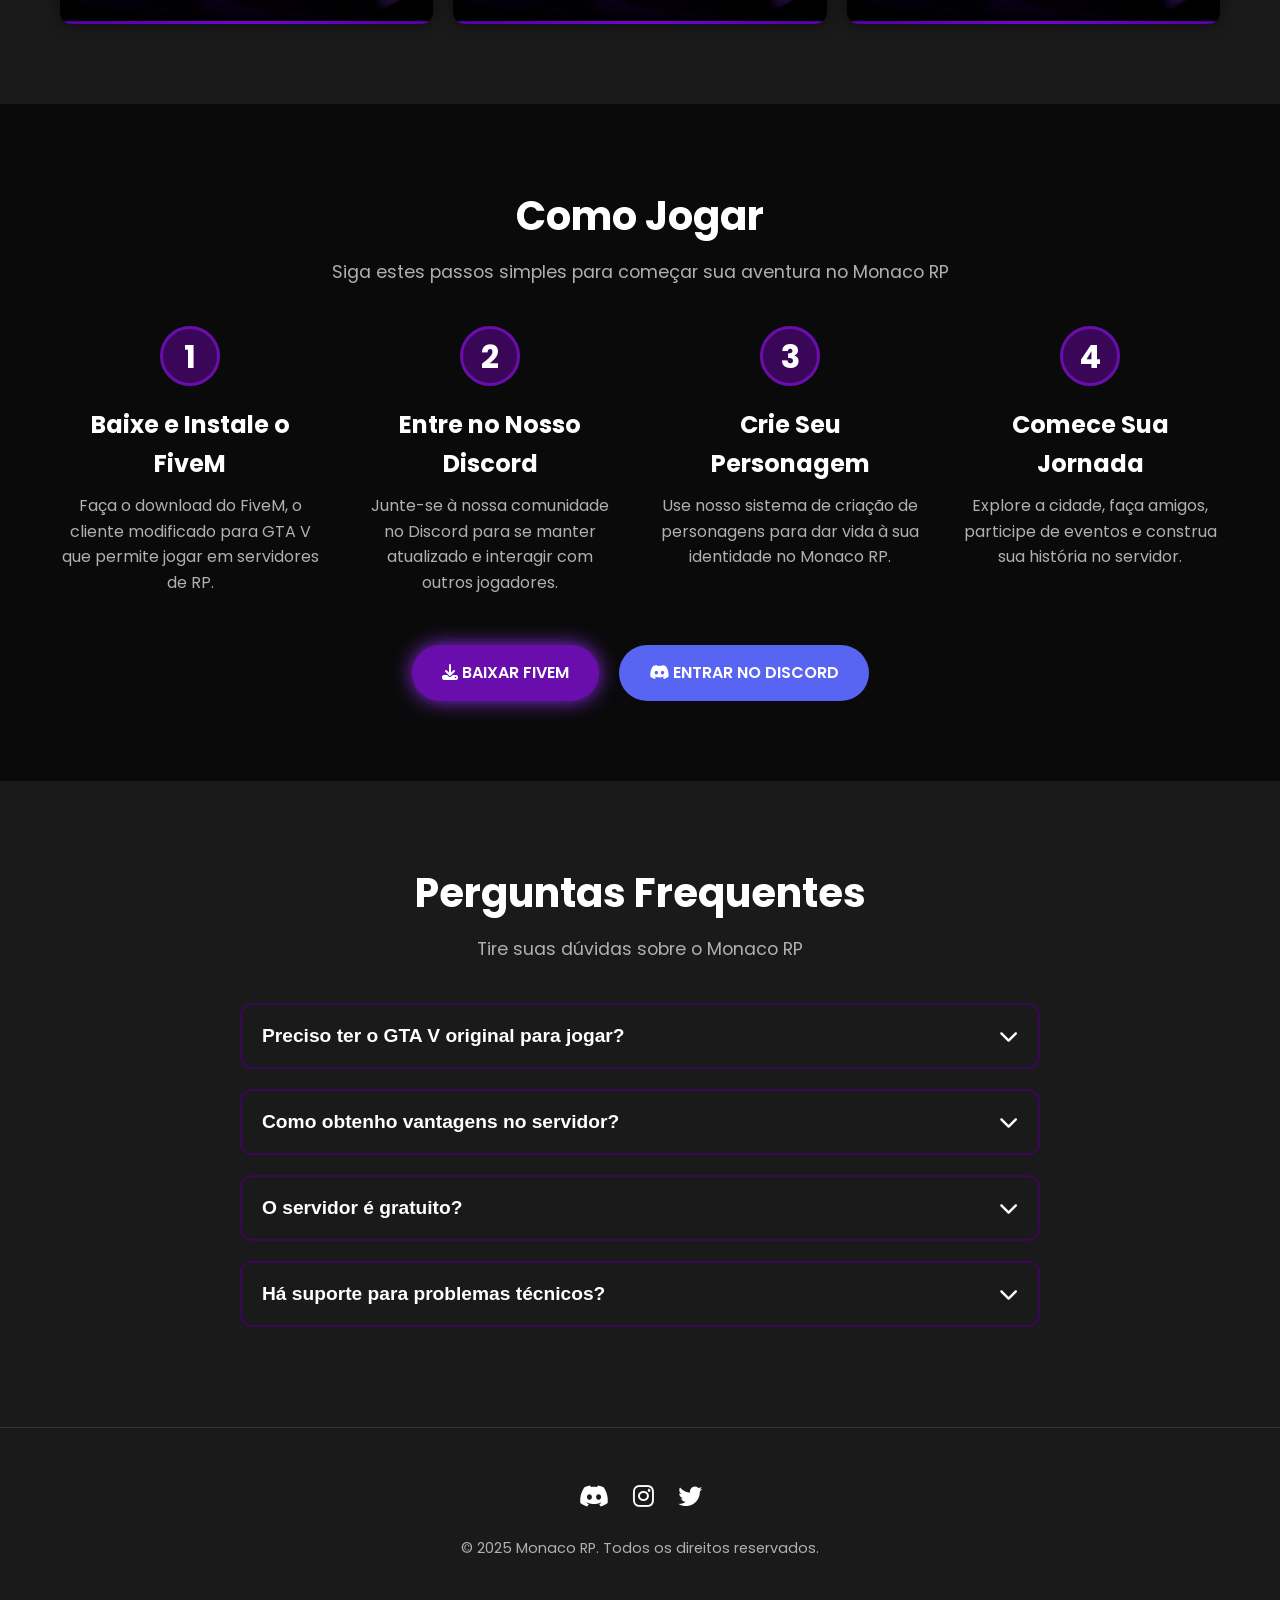
==== commit 6910cb97: "Update index.html" ====
--- a/index.html
+++ b/index.html
@@ -9,6 +9,9 @@
     <link rel="stylesheet" href="https://unpkg.com/swiper/swiper-bundle.min.css" />
     <link rel="stylesheet" href="https://cdnjs.cloudflare.com/ajax/libs/font-awesome/6.4.0/css/all.min.css">
     <link rel="stylesheet" href="style.css">
+    
+    <script defer src="script.js"></script>
+
 </head>
 <body>
 
@@ -350,6 +353,7 @@
                 <p class="section-subtitle">Tire suas dúvidas sobre o Monaco RP</p>
                 
                 <div class="faq-container">
+                    
                     <div class="faq-item">
                         <button class="faq-question">
                             Preciso ter o GTA V original para jogar?
--- a/style.css
+++ b/style.css
@@ -197,17 +197,23 @@
     text-align: center;
 }
 
-.scroll-indicator span {
-    font-size: 0.9rem;
-    color: var(--light-gray);
-    animation: pulse 2s infinite;
+.scroll-indicator {
+    position: absolute;
+    bottom: 30px;
+    left: 50%;
+    transform: translateX(-50%);
+    
+    /* Usamos Flexbox para um alinhamento perfeito */
+    display: flex;
+    flex-direction: column; /* Coloca os itens em coluna (um embaixo do outro) */
+    align-items: center;    /* Centraliza os itens horizontalmente */
 }
 
 .scroll-arrow {
     width: 25px;
     height: 25px;
-    border-right: 2px solid var(--purple-light);
-    border-bottom: 2px solid var(--purple-light);
+    border-right: 4px solid var(--purple-light);
+    border-bottom: 4px solid var(--purple-light);
     transform: rotate(45deg);
     margin-top: 10px;
     animation: bounce 2s infinite;
@@ -315,7 +321,7 @@
 }
 
 .plano-header img {
-    width: 80px;
+    height: 150px;
     margin-bottom: 15px;
 }
 
@@ -361,8 +367,11 @@
     overflow: hidden;
     box-shadow: 0 0 15px rgba(0, 0, 0, 0.3);
     transition: transform 0.3s ease, box-shadow 0.3s ease;
+
+    /* ADICIONE ESTAS LINHAS: */
     display: flex;
     flex-direction: column;
+    min-height: 500px; /* Ajuste este valor se necessário */
 }
 
 .item-card:hover {
@@ -388,10 +397,12 @@
 
 .item-content {
     padding: 25px;
-    flex-grow: 1;
+    
+    /* ADICIONE ESTAS LINHAS: */
     display: flex;
     flex-direction: column;
     justify-content: space-between;
+    flex-grow: 1; /* Permite que o contêiner de conteúdo preencha todo o espaço */
 }
 
 .item-content h3 {
@@ -627,101 +638,14 @@
     .steps-container {
         grid-template-columns: 1fr;
     }
-}
-
-/* --- ESTILOS ESPECÍFICOS PARA O HEADER (Revertendo para o padrão original) --- */
-
-/* --- ESTILOS DO HEADER (Ajustado para o seu HTML) --- */
-
-#main-header {
-    position: fixed;
-    top: 0;
-    left: 0;
-    width: 100%;
-    padding: 20px 0;
-    z-index: 1000;
-    background-color: transparent;
-    backdrop-filter: blur(5px);
-    -webkit-backdrop-filter: blur(5px);
-    transition: background-color 0.3s ease;
-}
-
-#main-header.scrolled {
-    background-color: rgba(0, 0, 0, 0.7);
-}
-
-.navbar {
-    display: flex;
-    justify-content: space-between;
-    align-items: center;
-}
-
-.logo a {
-    color: var(--white);
-    font-size: 1.8rem;
-    font-weight: 700;
-    text-decoration: none;
-    text-shadow: 0 0 10px var(--purple-light);
-}
-
-.logo img {
-    height: 80px; /* Altere este valor para o tamanho desejado */
-    width: auto;
-    display: block;
-}
-
-.menu {
-    list-style: none;
-    display: flex;
-    gap: 30px;
-    margin: 0;
-}
-
-.menu li a {
-    color: var(--white);
-    text-decoration: none;
-    font-weight: 600;
-    font-size: 1rem;
-    position: relative;
-    transition: color 0.3s ease;
-}
-
-.menu li a::after {
-    content: '';
-    position: absolute;
-    bottom: -5px;
-    left: 0;
-    width: 0;
-    height: 2px;
-    background-color: var(--purple-light);
-    transition: width 0.3s ease;
-}
-
-.menu li a:hover::after {
-    width: 100%;
-}
-
-.auth-buttons {
-    display: flex;
-    gap: 10px;
-}
-
-.hamburger {
-    display: none;
-    background: none;
-    border: none;
-    color: var(--white);
-    font-size: 1.8rem;
-    cursor: pointer;
-}
-
-/* Media Queries para o Header (Celular) */
-@media (max-width: 768px) {
+
+    /* Regras do Hamburger */
     .hamburger {
         display: block;
         z-index: 1001;
     }
 
+    /* Regras do Menu Mobile */
     .menu {
         position: fixed;
         top: 0;
@@ -736,6 +660,127 @@
         transition: left 0.4s ease-in-out;
     }
 
+    /* Estado Ativo do Menu Mobile (com blur) */
+    .menu.active {
+        left: 0;
+        background-color: rgba(0, 0, 0, 0.7);
+        backdrop-filter: blur(10px);
+        -webkit-backdrop-filter: blur(10px);
+        z-index: 1002;
+    }
+
+    .auth-buttons {
+      display: none;
+    }
+}
+
+/* --- ESTILOS ESPECÍFICOS PARA O HEADER (Revertendo para o padrão original) --- */
+
+/* --- ESTILOS DO HEADER (Ajustado para o seu HTML) --- */
+
+#main-header {
+    position: fixed;
+    top: 0;
+    left: 0;
+    width: 100%;
+    padding: 20px 0;
+    z-index: 1000;
+    background-color: transparent;
+    backdrop-filter: blur(5px);
+    -webkit-backdrop-filter: blur(5px);
+    transition: background-color 0.3s ease;
+}
+
+#main-header.scrolled {
+    background-color: rgba(0, 0, 0, 0.7);
+}
+
+.navbar {
+    display: flex;
+    justify-content: space-between;
+    align-items: center;
+}
+
+.logo a {
+    color: var(--white);
+    font-size: 1.8rem;
+    font-weight: 700;
+    text-decoration: none;
+    text-shadow: 0 0 10px var(--purple-light);
+}
+
+.logo img {
+    height: 50px; /* Altere este valor para o tamanho desejado */
+    width: auto;
+    display: block;
+}
+
+.menu {
+    list-style: none;
+    display: flex;
+    gap: 30px;
+    margin: 0;
+}
+
+.menu li a {
+    color: var(--white);
+    text-decoration: none;
+    font-weight: 600;
+    font-size: 1rem;
+    position: relative;
+    transition: color 0.3s ease;
+}
+
+.menu li a::after {
+    content: '';
+    position: absolute;
+    bottom: -5px;
+    left: 0;
+    width: 0;
+    height: 2px;
+    background-color: var(--purple-light);
+    transition: width 0.3s ease;
+}
+
+.menu li a:hover::after {
+    width: 100%;
+}
+
+.auth-buttons {
+    display: flex;
+    gap: 10px;
+}
+
+.hamburger {
+    display: none;
+    background: none;
+    border: none;
+    color: var(--white);
+    font-size: 1.8rem;
+    cursor: pointer;
+}
+
+/* Media Queries para o Header (Celular) */
+@media (max-width: 768px) {
+    .hamburger {
+        display: block;
+        z-index: 1001;
+    }
+
+    .menu {
+        position: fixed;
+        top: 0;
+        left: -100%;
+        width: 70%;
+        height: 100vh;
+        background-color: var(--dark-gray);
+        flex-direction: column;
+        justify-content: center;
+        align-items: center;
+        gap: 40px;
+        transition: left 0.4s ease-in-out;
+    }
+
     .menu.active {
         left: 0;
     }
@@ -758,4 +803,32 @@
     .botoes-container-align {
         justify-content: center; /* Centraliza o botão em telas menores */
     }
+}
+
+/* --- Rodapé --- */
+#rodape {
+    padding: 50px 0;
+    background-color: var(--dark-gray);
+    text-align: center;
+    border-top: 1px solid rgba(255, 255, 255, 0.1);
+}
+
+#rodape .social-media {
+    margin-bottom: 20px;
+}
+
+#rodape .social-media a {
+    color: var(--white);
+    font-size: 1.5rem;
+    margin: 0 10px;
+    transition: color 0.3s ease;
+}
+
+#rodape .social-media a:hover {
+    color: var(--purple-light);
+}
+
+#rodape p {
+    color: var(--light-gray);
+    font-size: 0.9rem;
 }
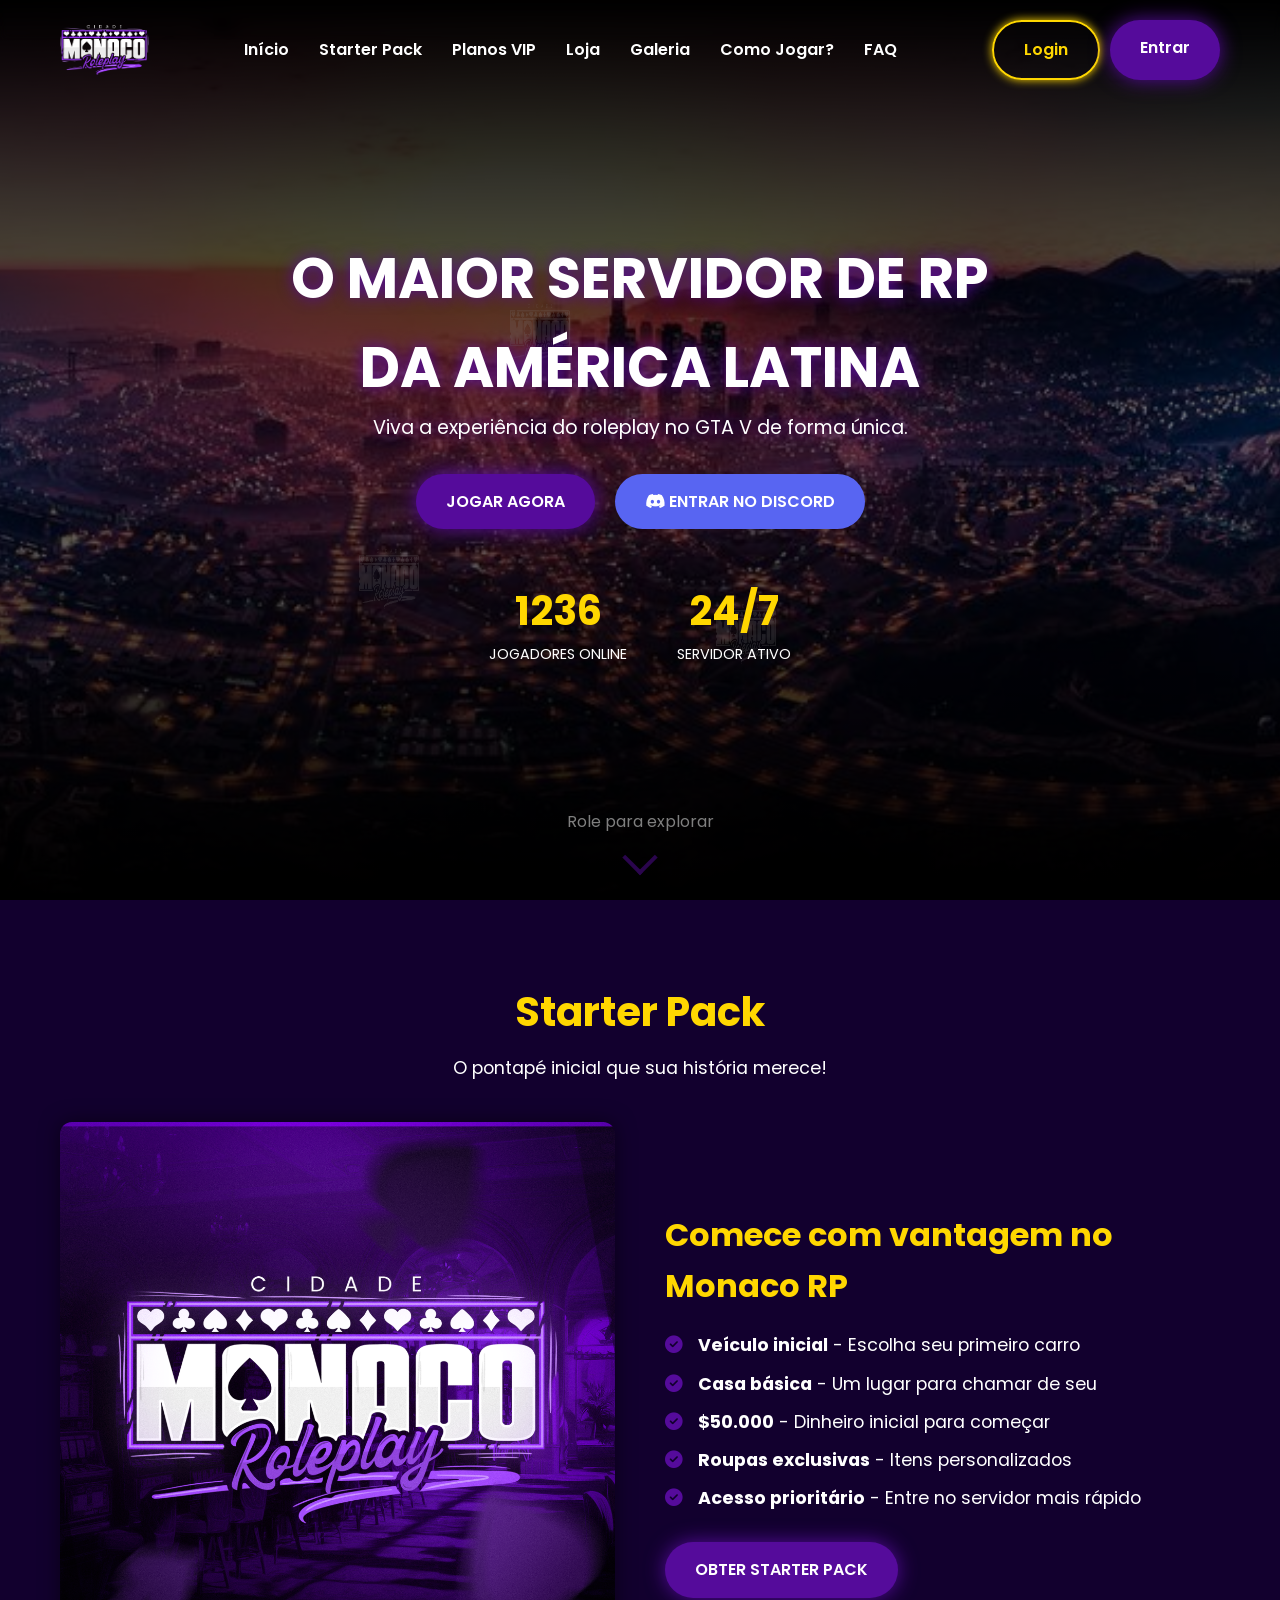
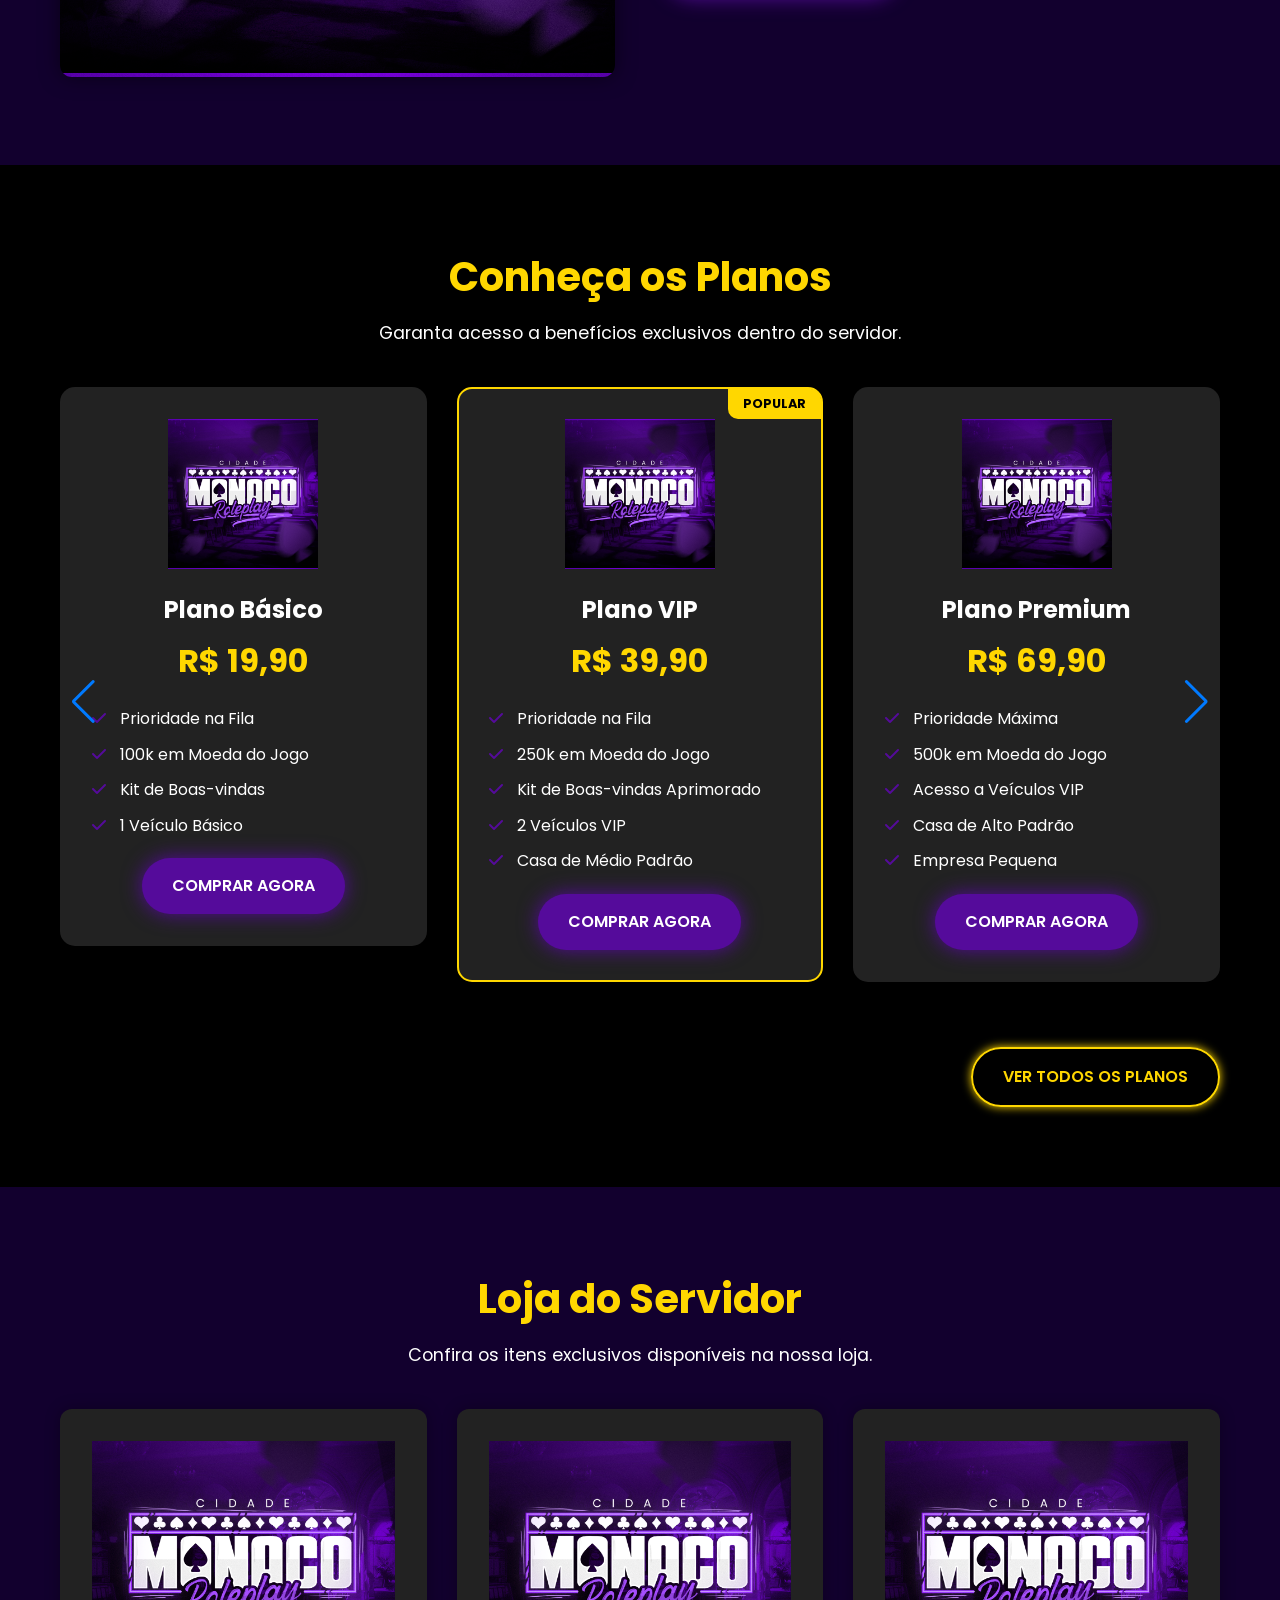
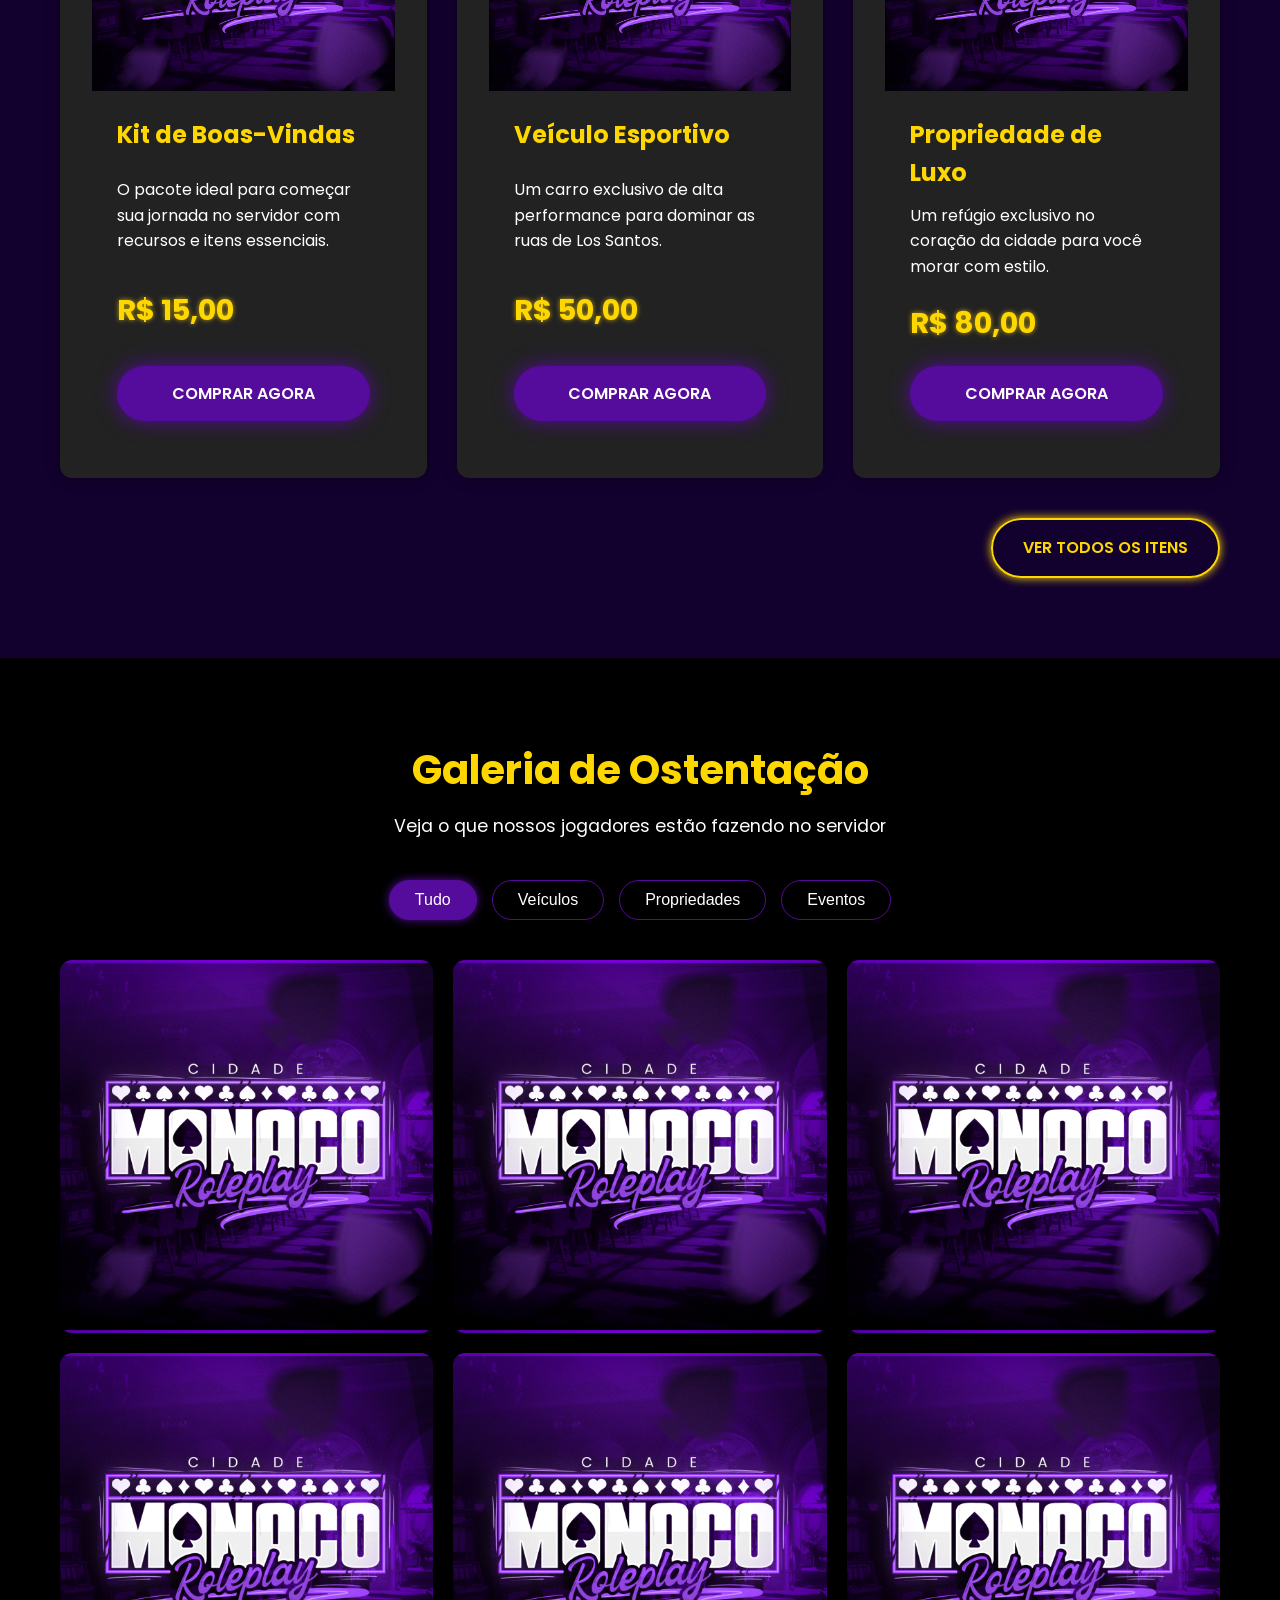
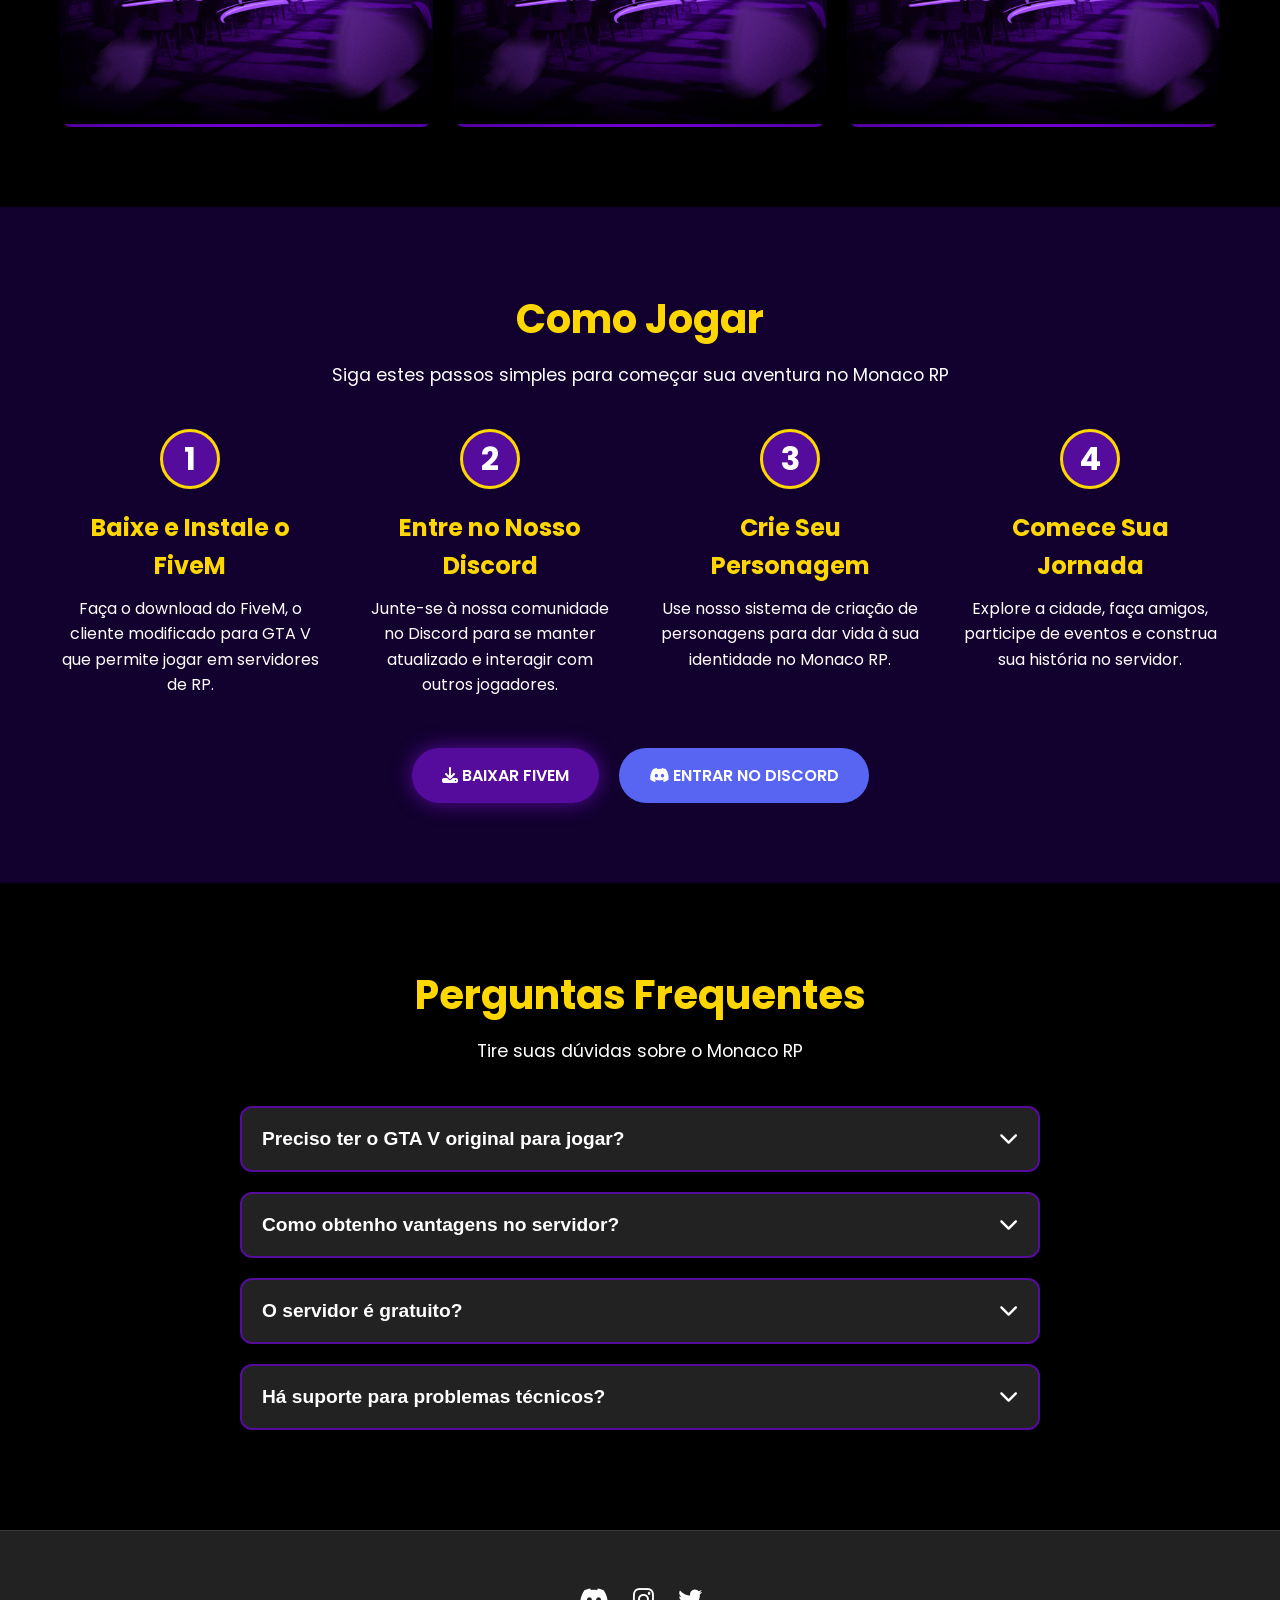
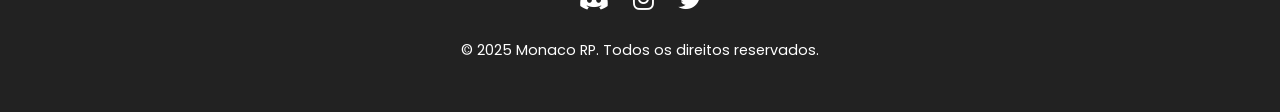
==== commit 955a3b3d: "change icons" ====
--- a/index.html
+++ b/index.html
@@ -22,9 +22,9 @@
         <section class="hero" id="hero">
             <div class="parallax-bg"></div>
             <div class="hero-overlay"></div>
-            <img src="https://cdn-icons-png.flaticon.com/512/616/616408.png" class="floating-icon icon1">
-            <img src="https://cdn-icons-png.flaticon.com/512/616/616408.png" class="floating-icon icon2">
-            <img src="https://cdn-icons-png.flaticon.com/512/616/616408.png" class="floating-icon icon3">
+            <img src="img/No Background.png" class="floating-icon icon1">
+            <img src="img/No Background.png" class="floating-icon icon2">
+            <img src="img/No Background.png" class="floating-icon icon3">
             <div class="hero-content fade-up">
                 <h1>O MAIOR SERVIDOR DE RP<br>DA AMÉRICA LATINA</h1>
                 <p>Viva a experiência do roleplay no GTA V de forma única.</p>
--- a/style.css
+++ b/style.css
@@ -1,12 +1,27 @@
 /* Paleta de Cores e Estilos Base */
+html {
+    font-size: 16px; /* Tamanho de fonte padrão para desktop */
+}
+
+section {
+    padding: 80px 0;
+    position: relative;
+    /* Define o fundo padrão para roxo escuro */
+    background-color: var(--dark-purple-bg);
+}
+
+/* Aplica o roxo escuro nas seções ímpares, criando o contraste */
+section:nth-of-type(odd) {
+    background-color: var(--black);
+}
+
 :root {
-    --purple: #6a0dad; /* Roxo para destaque e botões */
-    --purple-light: #8a2be2; /* Roxo mais claro para gradientes */
-    --purple-dark: #3a0658; /* Roxo mais escuro para fundos e detalhes */
-    --black: #0a0a0a; /* Preto quase absoluto para o fundo */
-    --dark-gray: #1a1a1a; /* Cinza escuro para seções e cards */
-    --light-gray: #b0b0b0; /* Cinza claro para textos */
-    --white: #ffffff; /* Branco para textos de destaque */
+    --purple: #550b9b; /* Roxo */
+    --gold: #FFD700; /* Dourado */
+    --black: #000000; /* Preto */
+    --white: #ffffff; /* Branco */
+    --dark-purple-bg: #12002e; /* Roxo escuro */
+
     --border-radius: 12px;
     --transition-speed: 0.3s;
 }
@@ -24,7 +39,7 @@
 body {
     font-family: 'Poppins', sans-serif;
     background-color: var(--black);
-    color: var(--light-gray);
+    color: var(--white);
     line-height: 1.6;
     overflow-x: hidden;
 }
@@ -44,19 +59,20 @@
 
 h1 {
     font-size: 3.5rem;
-    text-shadow: 0 0 10px var(--purple-light);
+    text-shadow: 0 0 10px var(--purple);
 }
 
 h2 {
     font-size: 2.5rem;
     text-align: center;
     margin-bottom: 10px;
+    color: var(--gold); /* Títulos de seção em dourado */
 }
 
 .section-subtitle {
     text-align: center;
     margin-bottom: 40px;
-    color: var(--light-gray);
+    color: var(--white);
     font-size: 1.1rem;
 }
 
@@ -76,12 +92,34 @@
 .hero {
     position: relative;
     width: 100%;
-    height: 100vh;
+    height: 100vh; /* Garante que a seção ocupe a altura total da tela */
     display: flex;
     justify-content: center;
     align-items: center;
     text-align: center;
     overflow: hidden;
+    /* Adicione as seguintes linhas */
+    background-image: url('img/bg-principal-1.jpg');
+    background-size: cover;
+    background-position: center;
+    background-attachment: fixed; /* Efeito Parallax */
+    z-index: 1; /* Para garantir que o conteúdo fique por cima */
+}
+
+.hero::before {
+    content: '';
+    position: absolute;
+    top: 0;
+    left: 0;
+    width: 100%;
+    height: 100%;
+    background-color: rgba(0, 0, 0, 0.5); /* Cor preta com 50% de opacidade */
+    z-index: 2; /* Fica acima da imagem e abaixo do texto */
+}
+
+.hero-content {
+    position: relative;
+    z-index: 3; /* Coloca o conteúdo do texto por cima do overlay */
 }
 
 .parallax-bg {
@@ -118,6 +156,7 @@
 .hero-content p {
     font-size: 1.2rem;
     margin-bottom: 30px;
+    color: var(--white);
 }
 
 .hero-buttons {
@@ -140,7 +179,7 @@
     background-color: var(--purple);
     color: var(--white);
     border: none;
-    box-shadow: 0 0 20px var(--purple-light);
+    box-shadow: 0 0 20px var(--purple);
 }
 
 .btn-discord {
@@ -151,18 +190,18 @@
 
 .btn-outline {
     background-color: transparent;
-    color: var(--white);
-    border: 2px solid var(--purple);
-    box-shadow: 0 0 10px var(--purple);
+    color: var(--gold);
+    border: 2px solid var(--gold);
+    box-shadow: 0 0 10px var(--gold);
 }
 
 .btn-primary:hover, .btn-discord:hover, .btn-outline:hover {
     transform: translateY(-5px);
-    box-shadow: 0 10px 30px rgba(106, 13, 173, 0.5);
+    box-shadow: 0 10px 30px var(--purple);
 }
 
 .btn-discord:hover {
-    box-shadow: 0 10px 30px rgba(88, 101, 242, 0.5);
+    box-shadow: 0 10px 30px #5865F2;
 }
 
 .server-stats {
@@ -179,13 +218,13 @@
 .stat-number {
     font-size: 2.5rem;
     font-weight: 700;
-    color: var(--white);
+    color: var(--gold);
 }
 
 .stat-label {
     font-size: 0.9rem;
     text-transform: uppercase;
-    color: var(--light-gray);
+    color: var(--white);
     display: block;
 }
 
@@ -212,8 +251,8 @@
 .scroll-arrow {
     width: 25px;
     height: 25px;
-    border-right: 4px solid var(--purple-light);
-    border-bottom: 4px solid var(--purple-light);
+    border-right: 4px solid var(--purple);
+    border-bottom: 4px solid var(--purple);
     transform: rotate(45deg);
     margin-top: 10px;
     animation: bounce 2s infinite;
@@ -241,7 +280,7 @@
 }
 
 section:nth-of-type(odd) {
-    background-color: var(--dark-gray);
+    background-color: var(--black);
 }
 
 /* --- Starter Pack Section --- */
@@ -269,6 +308,7 @@
 .starter-info h3 {
     font-size: 2rem;
     margin-bottom: 20px;
+    color: var(--gold);
 }
 
 .starter-features {
@@ -282,37 +322,53 @@
 }
 
 .starter-features li i {
-    color: var(--purple-light);
+    color: var(--purple);
     margin-right: 10px;
 }
 
 /* --- Planos Section --- */
 .plano-card {
-    background-color: var(--dark-gray);
-    border: 2px solid var(--purple-dark);
+    background-color: #222;
+    border: 2px solid var(--black);
     border-radius: var(--border-radius);
     padding: 30px;
     text-align: center;
     box-shadow: 0 0 15px rgba(0, 0, 0, 0.3);
-    transition: transform 0.3s ease, box-shadow 0.3s ease;
+    transition: transform 0.3s ease, box-shadow 0.3s ease, border-color 0.3s ease;
 }
 
 .plano-card:hover {
     transform: translateY(-10px);
-    box-shadow: 0 15px 40px rgba(106, 13, 173, 0.3);
+    box-shadow: 0 15px 40px rgba(138, 43, 226, 0.3);
+    border-color: var(--purple);
+}
+
+.plano-card, .item-card {
+    background-color: #222;
+    border: 2px solid transparent;
+    border-radius: 15px;
+    padding: 30px;
+    transition: transform 0.3s ease-in-out, box-shadow 0.3s ease-in-out, border-color 0.3s ease-in-out;
+    cursor: pointer;
+}
+
+.plano-card:hover, .item-card:hover {
+    transform: translateY(-10px);
+    border-color: var(--purple);
+    box-shadow: 0 15px 40px rgba(255, 193, 7, 0.4);
 }
 
 .plano-popular {
     position: relative;
-    border-color: var(--purple-light);
+    border-color: var(--gold);
 }
 
 .popular-badge {
     position: absolute;
     top: 0;
     right: 0;
-    background-color: var(--purple);
-    color: var(--white);
+    background-color: var(--gold);
+    color: var(--black);
     padding: 5px 15px;
     border-radius: 0 10px 0 10px;
     font-size: 0.8rem;
@@ -333,7 +389,7 @@
 .plano-price {
     font-size: 2rem;
     font-weight: bold;
-    color: var(--purple-light);
+    color: var(--gold);
     margin-bottom: 20px;
 }
 
@@ -362,21 +418,21 @@
 }
 
 .item-card {
-    background-color: var(--dark-gray);
+    background-color: #222;
     border-radius: var(--border-radius);
     overflow: hidden;
     box-shadow: 0 0 15px rgba(0, 0, 0, 0.3);
-    transition: transform 0.3s ease, box-shadow 0.3s ease;
-
-    /* ADICIONE ESTAS LINHAS: */
+    transition: transform 0.3s ease, box-shadow 0.3s ease, border-color 0.3s ease;
     display: flex;
     flex-direction: column;
-    min-height: 500px; /* Ajuste este valor se necessário */
+    min-height: 500px;
+    border: 2px solid transparent;
 }
 
 .item-card:hover {
     transform: translateY(-10px);
-    box-shadow: 0 0 25px rgba(106, 13, 173, 0.5);
+    box-shadow: 0 0 25px rgba(138, 43, 226, 0.5);
+    border-color: var(--gold);
 }
 
 .item-image {
@@ -397,32 +453,30 @@
 
 .item-content {
     padding: 25px;
-    
-    /* ADICIONE ESTAS LINHAS: */
     display: flex;
     flex-direction: column;
     justify-content: space-between;
-    flex-grow: 1; /* Permite que o contêiner de conteúdo preencha todo o espaço */
+    flex-grow: 1;
 }
 
 .item-content h3 {
     font-size: 1.5rem;
     margin-bottom: 10px;
-    color: var(--white);
+    color: var(--gold);
 }
 
 .item-content p {
     font-size: 1rem;
-    color: var(--light-gray);
+    color: var(--white);
     margin-bottom: 20px;
 }
 
 .item-price {
     font-size: 1.8rem;
     font-weight: bold;
-    color: var(--purple-light);
+    color: var(--gold);
     margin-bottom: 20px;
-    text-shadow: 0 0 5px rgba(106, 13, 173, 0.7);
+    text-shadow: 0 0 5px rgba(255, 215, 0, 0.7);
 }
 
 .item-content .btn-primary {
@@ -440,8 +494,8 @@
 
 .filter-btn {
     background-color: transparent;
-    color: var(--light-gray);
-    border: 1px solid var(--purple-dark);
+    color: var(--white);
+    border: 1px solid var(--purple);
     padding: 10px 25px;
     border-radius: 50px;
     font-size: 1rem;
@@ -450,7 +504,7 @@
 }
 
 .filter-btn:hover {
-    background-color: var(--purple-dark);
+    background-color: var(--purple);
     color: var(--white);
 }
 
@@ -525,7 +579,7 @@
 .step-number {
     width: 60px;
     height: 60px;
-    background-color: var(--purple-dark);
+    background-color: var(--purple);
     color: var(--white);
     display: flex;
     justify-content: center;
@@ -533,13 +587,14 @@
     font-size: 2rem;
     font-weight: bold;
     border-radius: 50%;
-    border: 3px solid var(--purple);
+    border: 3px solid var(--gold);
     margin: 0 auto 20px auto;
 }
 
 .step-content h3 {
     font-size: 1.5rem;
     margin-bottom: 10px;
+    color: var(--gold);
 }
 
 .download-buttons {
@@ -555,8 +610,8 @@
 }
 
 .faq-item {
-    background-color: var(--dark-gray);
-    border: 2px solid var(--purple-dark);
+    background-color: #222;
+    border: 2px solid var(--purple);
     border-radius: var(--border-radius);
     margin-bottom: 20px;
     overflow: hidden;
@@ -564,7 +619,7 @@
 }
 
 .faq-item:hover {
-    box-shadow: 0 0 15px rgba(106, 13, 173, 0.5);
+    box-shadow: 0 0 15px rgba(138, 43, 226, 0.5);
 }
 
 .faq-question {
@@ -583,7 +638,7 @@
 }
 
 .faq-question:hover {
-    background-color: rgba(106, 13, 173, 0.1);
+    background-color: rgba(138, 43, 226, 0.1);
 }
 
 .faq-question i {
@@ -602,79 +657,13 @@
 }
 
 .faq-answer.active {
-    max-height: 200px; /* Valor ajustável */
+    max-height: 1000px; /* Valor ajustável */
     padding: 20px;
 }
 
 .faq-answer p {
     line-height: 1.8;
 }
-
-/* Media Queries para responsividade */
-@media (max-width: 768px) {
-    h1 {
-        font-size: 2.5rem;
-    }
-    h2 {
-        font-size: 2rem;
-    }
-    .hero-content {
-        padding: 0 20px;
-    }
-    .hero-buttons {
-        flex-direction: column;
-        gap: 15px;
-    }
-    .btn-primary, .btn-discord {
-        padding: 12px 25px;
-    }
-    .starter-content {
-        flex-direction: column;
-        text-align: center;
-    }
-    .starter-image {
-        max-width: 100%;
-    }
-    .steps-container {
-        grid-template-columns: 1fr;
-    }
-
-    /* Regras do Hamburger */
-    .hamburger {
-        display: block;
-        z-index: 1001;
-    }
-
-    /* Regras do Menu Mobile */
-    .menu {
-        position: fixed;
-        top: 0;
-        left: -100%;
-        width: 70%;
-        height: 100vh;
-        background-color: var(--dark-gray);
-        flex-direction: column;
-        justify-content: center;
-        align-items: center;
-        gap: 40px;
-        transition: left 0.4s ease-in-out;
-    }
-
-    /* Estado Ativo do Menu Mobile (com blur) */
-    .menu.active {
-        left: 0;
-        background-color: rgba(0, 0, 0, 0.7);
-        backdrop-filter: blur(10px);
-        -webkit-backdrop-filter: blur(10px);
-        z-index: 1002;
-    }
-
-    .auth-buttons {
-      display: none;
-    }
-}
-
-/* --- ESTILOS ESPECÍFICOS PARA O HEADER (Revertendo para o padrão original) --- */
 
 /* --- ESTILOS DO HEADER (Ajustado para o seu HTML) --- */
 
@@ -702,11 +691,11 @@
 }
 
 .logo a {
-    color: var(--white);
+    color: var(--gold);
     font-size: 1.8rem;
     font-weight: 700;
     text-decoration: none;
-    text-shadow: 0 0 10px var(--purple-light);
+    text-shadow: 0 0 10px var(--purple);
 }
 
 .logo img {
@@ -738,7 +727,7 @@
     left: 0;
     width: 0;
     height: 2px;
-    background-color: var(--purple-light);
+    background-color: var(--gold);
     transition: width 0.3s ease;
 }
 
@@ -773,7 +762,7 @@
         left: -100%;
         width: 70%;
         height: 100vh;
-        background-color: var(--dark-gray);
+        background-color: var(--black);
         flex-direction: column;
         justify-content: center;
         align-items: center;
@@ -783,6 +772,10 @@
 
     .menu.active {
         left: 0;
+        background-color: rgba(0, 0, 0, 0.7);
+        backdrop-filter: blur(10px);
+        -webkit-backdrop-filter: blur(10px);
+        z-index: 1002;
     }
     
     .auth-buttons {
@@ -808,7 +801,7 @@
 /* --- Rodapé --- */
 #rodape {
     padding: 50px 0;
-    background-color: var(--dark-gray);
+    background-color: #222;
     text-align: center;
     border-top: 1px solid rgba(255, 255, 255, 0.1);
 }
@@ -825,10 +818,48 @@
 }
 
 #rodape .social-media a:hover {
-    color: var(--purple-light);
+    color: var(--gold);
 }
 
 #rodape p {
-    color: var(--light-gray);
+    color: var(--white);
     font-size: 0.9rem;
+}
+
+
+/* ========================================= */
+/* === AJUSTES PARA TELAS MENORES (Móvel) === */
+/* ========================================= */
+@media (max-width: 768px) {
+    /* Reduz o tamanho de fonte de todo o site em telas menores */
+    html {
+        font-size: 14px;
+    }
+
+    /* Reduz o tamanho do título principal (Hero) */
+    .hero-content h1 {
+        font-size: 2.5rem; /* ~40px */
+    }
+
+    /* Reduz o tamanho dos títulos das seções */
+    h2 {
+        font-size: 2rem; /* ~32px */
+    }
+    
+    /* Ajusta o tamanho e a altura da linha dos parágrafos */
+    p.section-subtitle,
+    p {
+        font-size: 1rem; /* ~16px */
+        line-height: 1.5;
+    }
+    
+    /* Adiciona margem entre as seções para melhor espaçamento */
+    section {
+        padding-bottom: 50px;
+    }
+
+    /* Oculta elementos que não são essenciais em telas pequenas */
+    .scroll-indicator {
+        display: none;
+    }
 }
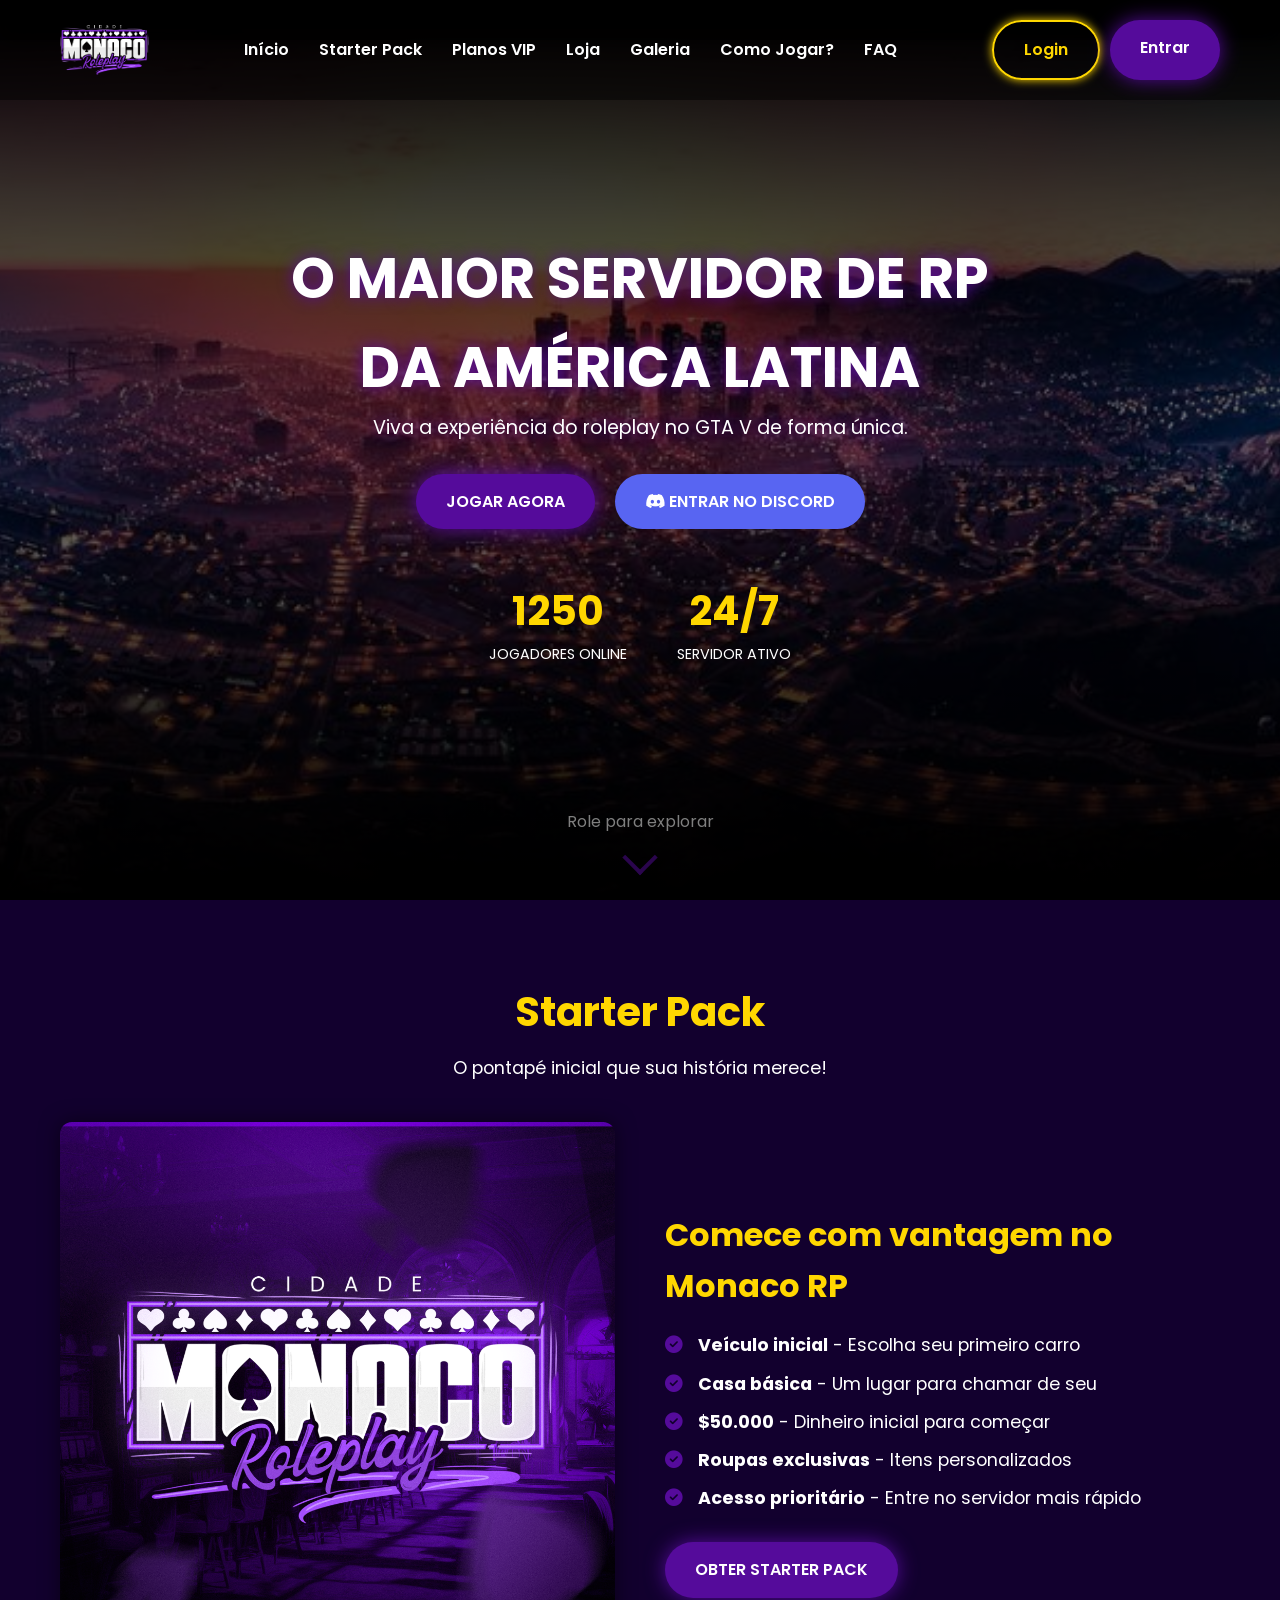
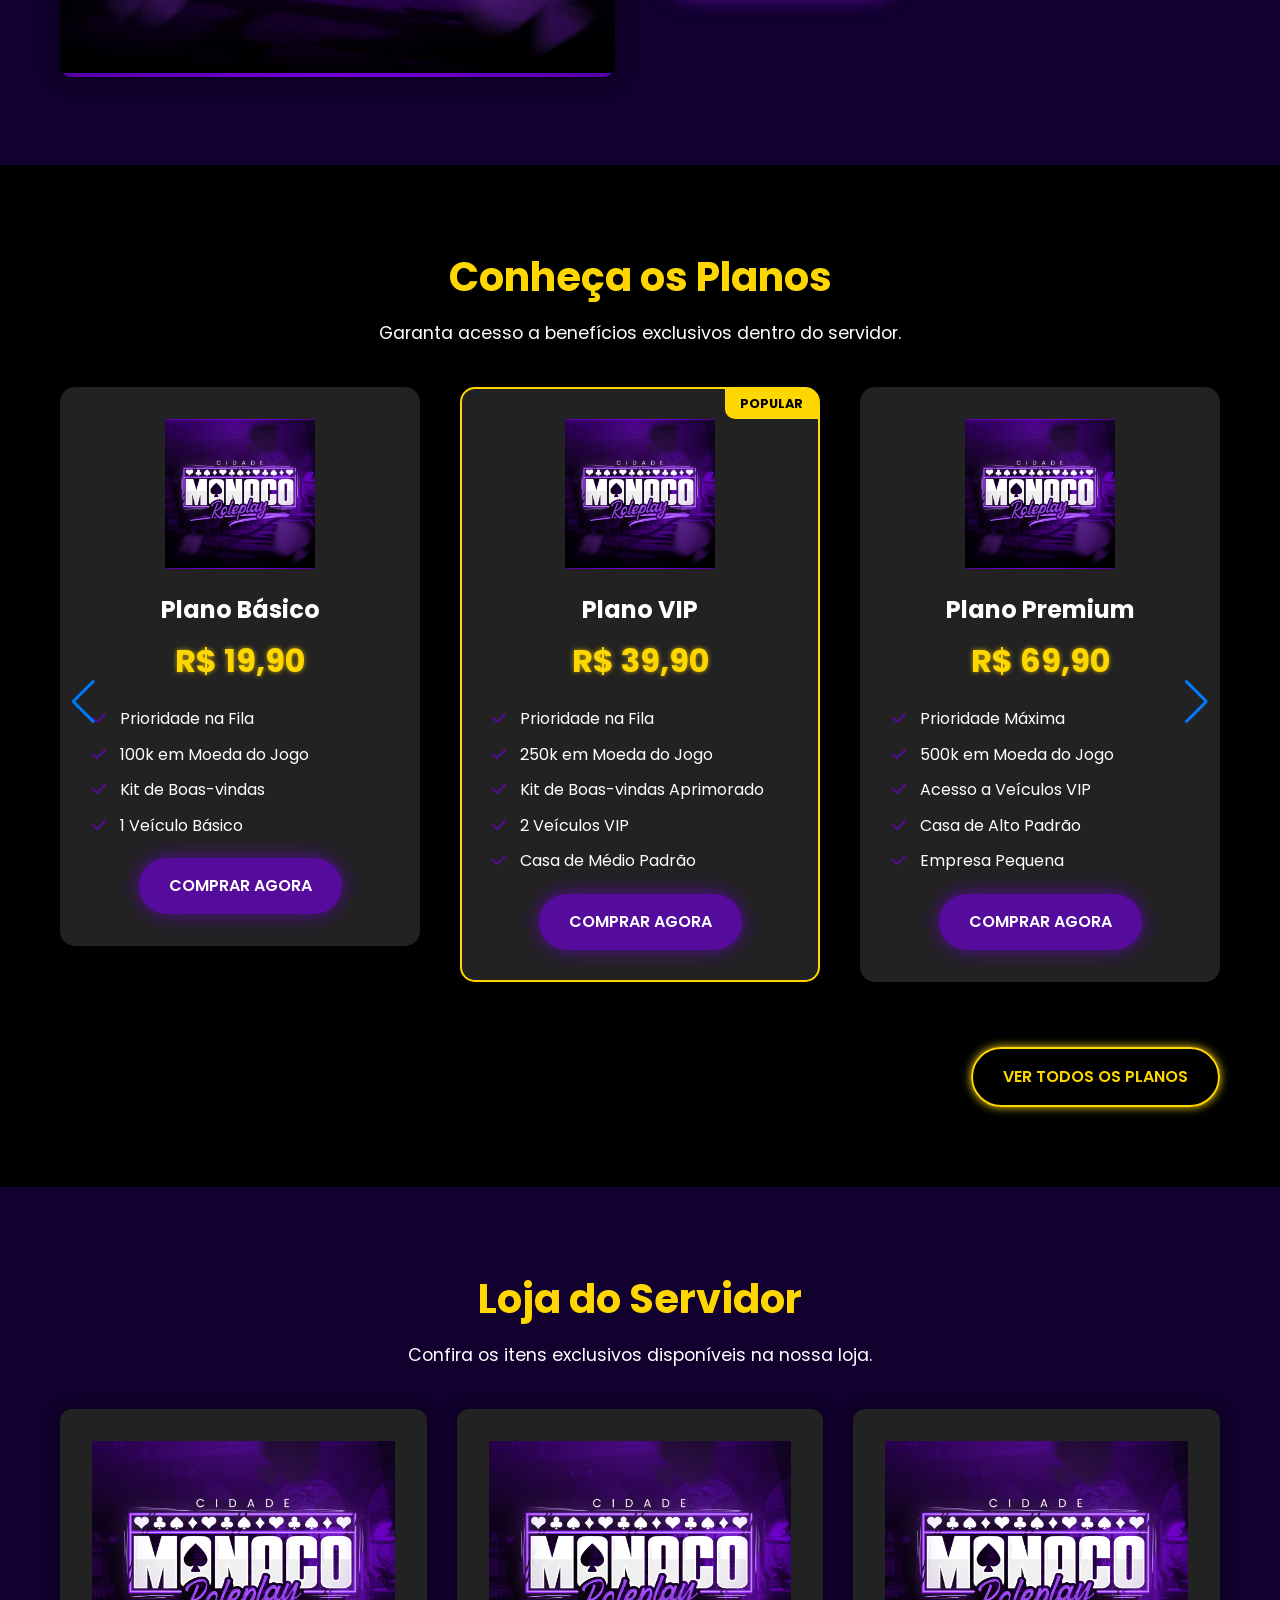
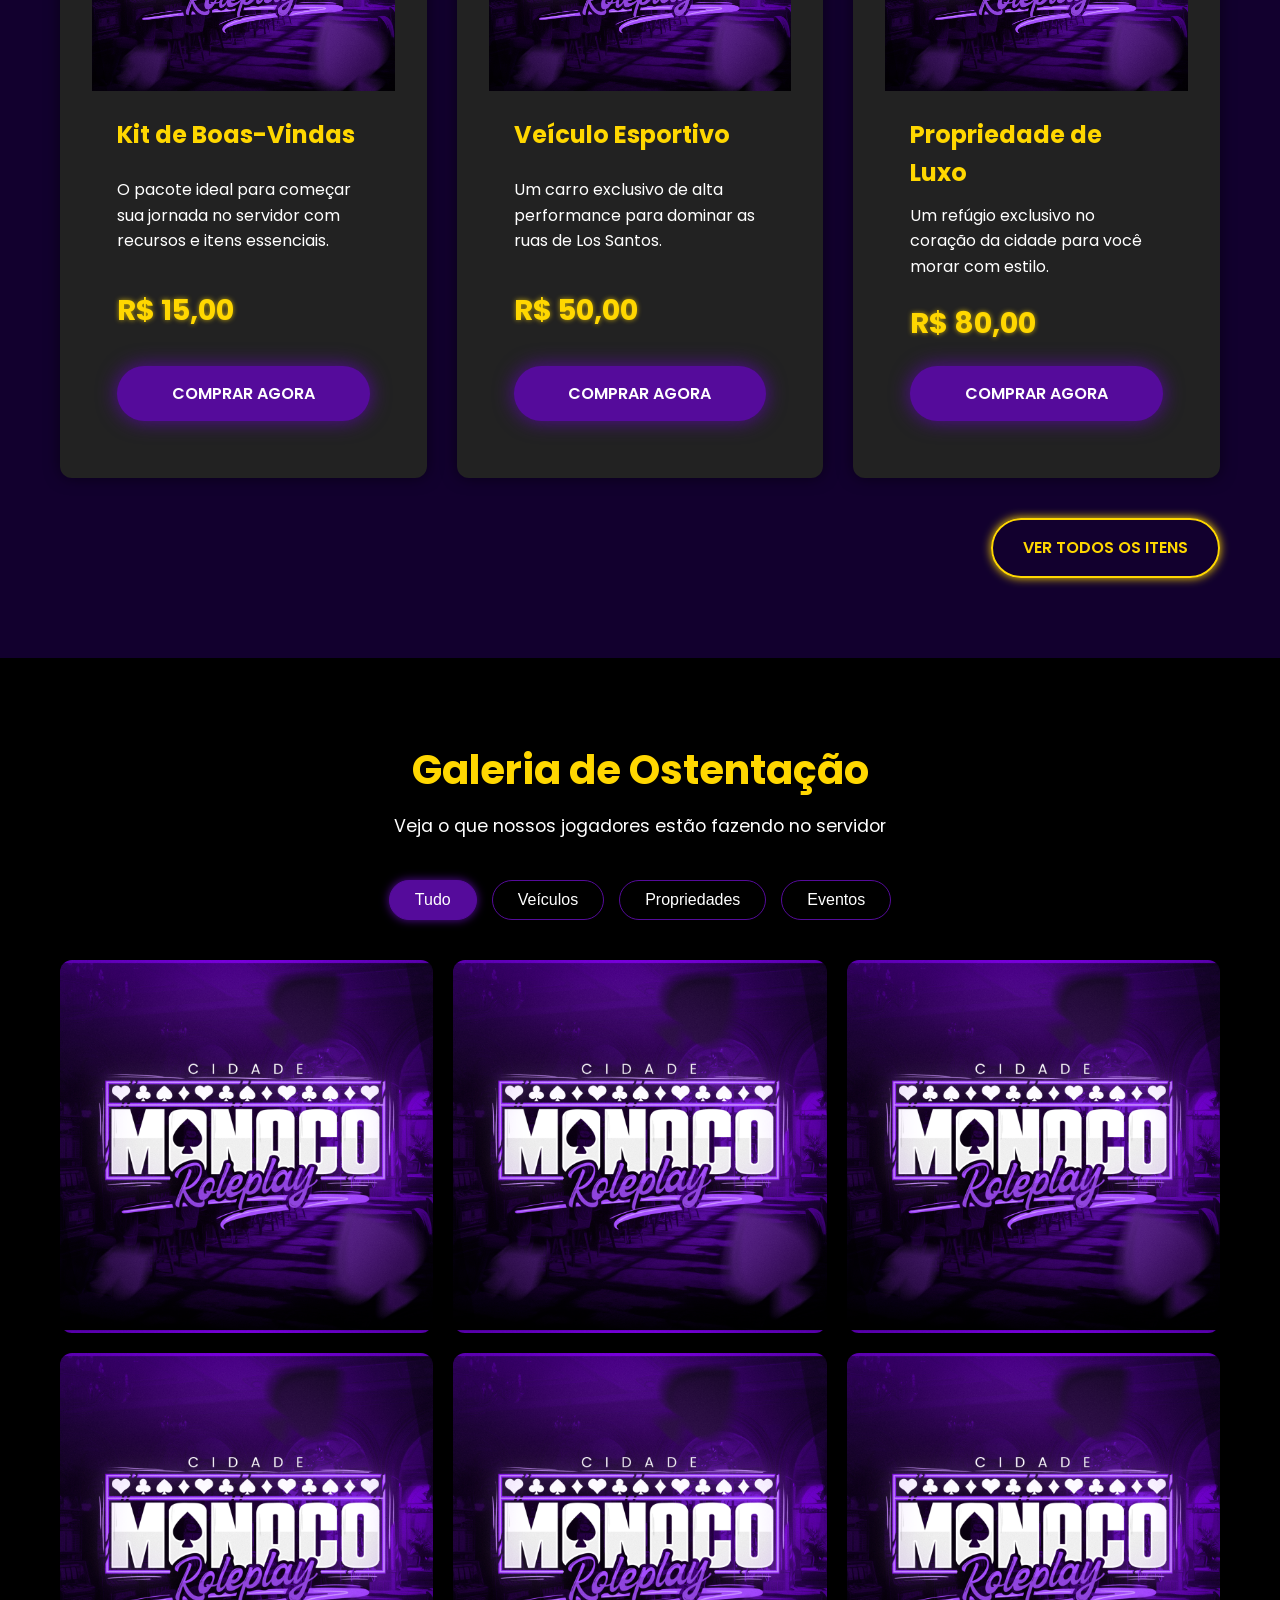
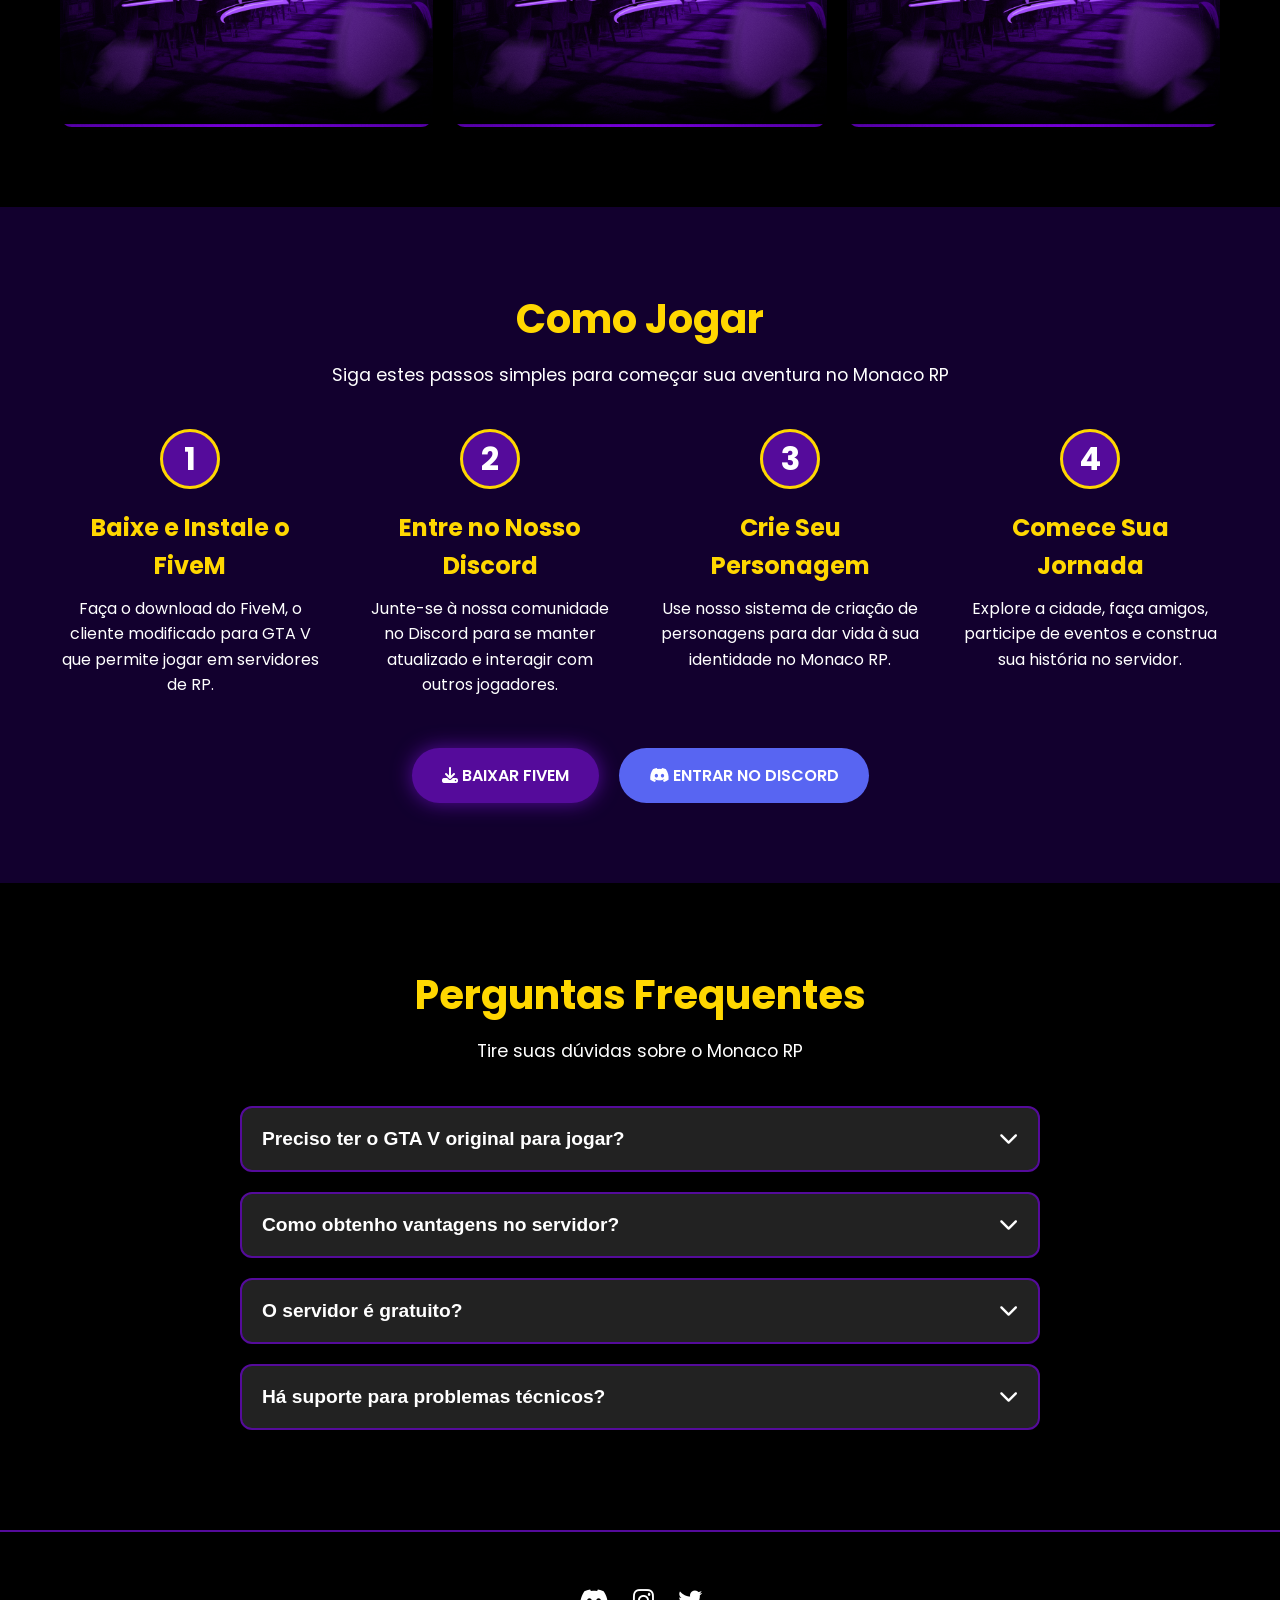
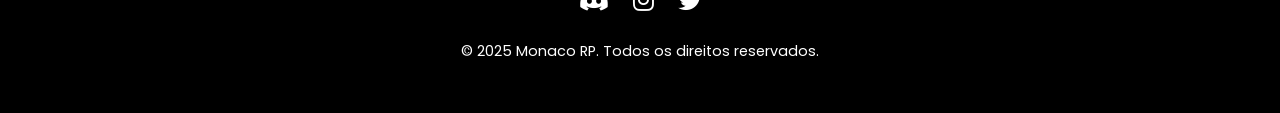
==== commit 2abd4468: "att struct + add loja" ====
--- a/index.html
+++ b/index.html
@@ -5,12 +5,14 @@
     <meta name="viewport" content="width=device-width, initial-scale=1.0">
     <title>MONACO RP - O Maior Servidor de RP da América Latina</title>
     <meta name="description" content="Viva a experiência do roleplay no GTA V de forma única no Monaco RP, o maior servidor da América Latina.">
+    
     <link href="https://fonts.googleapis.com/css2?family=Poppins:wght@400;600;700&display=swap" rel="stylesheet">
     <link rel="stylesheet" href="https://unpkg.com/swiper/swiper-bundle.min.css" />
     <link rel="stylesheet" href="https://cdnjs.cloudflare.com/ajax/libs/font-awesome/6.4.0/css/all.min.css">
-    <link rel="stylesheet" href="style.css">
     
-    <script defer src="script.js"></script>
+    <link rel="stylesheet" href="assets/css/style.css">
+    
+    <script defer src="assets/js/script.js"></script>
 
 </head>
 <body>
@@ -18,13 +20,12 @@
     <header id="main-header"></header>
 
     <main>
-        <!-- Hero Section -->
         <section class="hero" id="hero">
             <div class="parallax-bg"></div>
             <div class="hero-overlay"></div>
-            <img src="img/No Background.png" class="floating-icon icon1">
-            <img src="img/No Background.png" class="floating-icon icon2">
-            <img src="img/No Background.png" class="floating-icon icon3">
+            <img src="assets/img/No Background.png" class="floating-icon icon1">
+            <img src="assets/img/No Background.png" class="floating-icon icon2">
+            <img src="assets/img/No Background.png" class="floating-icon icon3">
             <div class="hero-content fade-up">
                 <h1>O MAIOR SERVIDOR DE RP<br>DA AMÉRICA LATINA</h1>
                 <p>Viva a experiência do roleplay no GTA V de forma única.</p>
@@ -51,7 +52,6 @@
             </div>
         </section>
 
-        <!-- Starter Pack Section -->
         <section id="starter-pack" class="fade-up">
             <div class="container">
                 <h2>Starter Pack</h2>
@@ -59,7 +59,7 @@
                 
                 <div class="starter-content">
                     <div class="starter-image">
-                        <img src="img/4000.png" alt="Starter Pack Monaco RP">
+                        <img src="assets/img/4000.png" alt="Starter Pack Monaco RP">
                     </div>
                     <div class="starter-info">
                         <h3>Comece com vantagem no Monaco RP</h3>
@@ -76,7 +76,6 @@
             </div>
         </section>
 
-        <!-- Planos Section -->
         <section id="planos" class="fade-up">
             <div class="container">
                 <h2>Conheça os Planos</h2>
@@ -87,7 +86,7 @@
                         <div class="swiper-slide">
                             <div class="plano-card">
                                 <div class="plano-header">
-                                    <img src="img/4000.png" alt="Plano Básico">
+                                    <img src="assets/img/4000.png" alt="Plano Básico">
                                     <h3>Plano Básico</h3>
                                     <div class="plano-price">R$ 19,90</div>
                                 </div>
@@ -108,7 +107,7 @@
                             <div class="plano-card plano-popular">
                                 <div class="popular-badge">POPULAR</div>
                                 <div class="plano-header">
-                                    <img src="img/4000.png" alt="Plano VIP">
+                                    <img src="assets/img/4000.png" alt="Plano VIP">
                                     <h3>Plano VIP</h3>
                                     <div class="plano-price">R$ 39,90</div>
                                 </div>
@@ -129,7 +128,7 @@
                         <div class="swiper-slide">
                             <div class="plano-card">
                                 <div class="plano-header">
-                                    <img src="img/4000.png" alt="Plano Premium">
+                                    <img src="assets/img/4000.png" alt="Plano Premium">
                                     <h3>Plano Premium</h3>
                                     <div class="plano-price">R$ 69,90</div>
                                 </div>
@@ -150,7 +149,7 @@
                         <div class="swiper-slide">
                             <div class="plano-card">
                                 <div class="plano-header">
-                                    <img src="img/4000.png" alt="Plano Magnata">
+                                    <img src="assets/img/4000.png" alt="Plano Magnata">
                                     <h3>Plano Magnata</h3>
                                     <div class="plano-price">R$ 99,90</div>
                                 </div>
@@ -173,7 +172,7 @@
                     <div class="swiper-button-next"></div>
                     <div class="swiper-button-prev"></div>
                 </div>
-            
+                
                 <div class="botoes-container-align">
                 <a href="pagina-de-planos.html" class="btn-outline btn-ver-todos">VER TODOS OS PLANOS</a>
             </div>
@@ -181,58 +180,56 @@
             </div>
         </section>
 
-        <!-- Notícias Section -->
         <section id="loja" class="fade-up">
-    <div class="container">
-        <h2>Loja do Servidor</h2>
-        <p class="section-subtitle">Confira os itens exclusivos disponíveis na nossa loja.</p>
-        
-        <div class="itens-container">
-            <div class="item-card">
-                <div class="item-image">
-                    <img src="img/4000.png" alt="Kit de Boas-Vindas">
-                </div>
-                <div class="item-content">
-                    <h3>Kit de Boas-Vindas</h3>
-                    <p>O pacote ideal para começar sua jornada no servidor com recursos e itens essenciais.</p>
-                    <div class="item-price">R$ 15,00</div>
-                    <a href="#" class="btn-primary">COMPRAR AGORA</a>
-                </div>
-            </div>
-            
-            <div class="item-card">
-                <div class="item-image">
-                    <img src="img/4000.png" alt="Veículo Esportivo">
-                </div>
-                <div class="item-content">
-                    <h3>Veículo Esportivo</h3>
-                    <p>Um carro exclusivo de alta performance para dominar as ruas de Los Santos.</p>
-                    <div class="item-price">R$ 50,00</div>
-                    <a href="#" class="btn-primary">COMPRAR AGORA</a>
-                </div>
-            </div>
-            
-            <div class="item-card">
-                <div class="item-image">
-                    <img src="img/4000.png" alt="Propriedade de Luxo">
-                </div>
-                <div class="item-content">
-                    <h3>Propriedade de Luxo</h3>
-                    <p>Um refúgio exclusivo no coração da cidade para você morar com estilo.</p>
-                    <div class="item-price">R$ 80,00</div>
-                    <a href="#" class="btn-primary">COMPRAR AGORA</a>
-                </div>
-            </div>
-            
-        </div>
-        
-        <div class="botoes-container-align">
-            <a href="#" class="btn-outline">VER TODOS OS ITENS</a>
-        </div>
-    </div>
-</section>
-
-        <!-- Galeria Section -->
+            <div class="container">
+                <h2>Loja do Servidor</h2>
+                <p class="section-subtitle">Confira os itens exclusivos disponíveis na nossa loja.</p>
+                
+                <div class="itens-container">
+                    <div class="item-card">
+                        <div class="item-image">
+                            <img src="assets/img/4000.png" alt="Kit de Boas-Vindas">
+                        </div>
+                        <div class="item-content">
+                            <h3>Kit de Boas-Vindas</h3>
+                            <p>O pacote ideal para começar sua jornada no servidor com recursos e itens essenciais.</p>
+                            <div class="item-price">R$ 15,00</div>
+                            <a href="#" class="btn-primary">COMPRAR AGORA</a>
+                        </div>
+                    </div>
+                    
+                    <div class="item-card">
+                        <div class="item-image">
+                            <img src="assets/img/4000.png" alt="Veículo Esportivo">
+                        </div>
+                        <div class="item-content">
+                            <h3>Veículo Esportivo</h3>
+                            <p>Um carro exclusivo de alta performance para dominar as ruas de Los Santos.</p>
+                            <div class="item-price">R$ 50,00</div>
+                            <a href="#" class="btn-primary">COMPRAR AGORA</a>
+                        </div>
+                    </div>
+                    
+                    <div class="item-card">
+                        <div class="item-image">
+                            <img src="assets/img/4000.png" alt="Propriedade de Luxo">
+                        </div>
+                        <div class="item-content">
+                            <h3>Propriedade de Luxo</h3>
+                            <p>Um refúgio exclusivo no coração da cidade para você morar com estilo.</p>
+                            <div class="item-price">R$ 80,00</div>
+                            <a href="#" class="btn-primary">COMPRAR AGORA</a>
+                        </div>
+                    </div>
+                    
+                </div>
+                
+                <div class="botoes-container-align">
+                    <a href="#" class="btn-outline">VER TODOS OS ITENS</a>
+                </div>
+            </div>
+        </section>
+
         <section id="galeria" class="fade-up">
             <div class="container">
                 <h2>Galeria de Ostentação</h2>
@@ -247,7 +244,7 @@
                 
                 <div class="galeria-grid">
                     <div class="galeria-item" data-category="vehicles">
-                        <img src="img/4000.png" alt="Supercarro no Monaco RP">
+                        <img src="assets/img/4000.png" alt="Supercarro no Monaco RP">
                         <div class="gallery-overlay">
                             <h3>Supercarro Exclusivo</h3>
                             <p>Veículo disponível no Plano Magnata</p>
@@ -255,7 +252,7 @@
                     </div>
                     
                     <div class="galeria-item" data-category="properties">
-                        <img src="img/4000.png" alt="Mansão de Luxo">
+                        <img src="assets/img/4000.png" alt="Mansão de Luxo">
                         <div class="gallery-overlay">
                             <h3>Mansão de Luxo</h3>
                             <p>Interior personalizável</p>
@@ -263,7 +260,7 @@
                     </div>
                     
                     <div class="galeria-item" data-category="events">
-                        <img src="img/4000.png" alt="Evento de Corrida">
+                        <img src="assets/img/4000.png" alt="Evento de Corrida">
                         <div class="gallery-overlay">
                             <h3>Campeonato de Corridas</h3>
                             <p>Evento mensal com premiações</p>
@@ -271,7 +268,7 @@
                     </div>
                     
                     <div class="galeria-item" data-category="vehicles">
-                        <img src="img/4000.png" alt="Helicóptero">
+                        <img src="assets/img/4000.png" alt="Helicóptero">
                         <div class="gallery-overlay">
                             <h3>Helicóptero Executivo</h3>
                             <p>Deslocamento rápido pela cidade</p>
@@ -279,7 +276,7 @@
                     </div>
                     
                     <div class="galeria-item" data-category="properties">
-                        <img src="img/4000.png" alt="Iate de Luxo">
+                        <img src="assets/img/4000.png" alt="Iate de Luxo">
                         <div class="gallery-overlay">
                             <h3>Iate de Luxo</h3>
                             <p>Disponível no Plano Premium</p>
@@ -287,7 +284,7 @@
                     </div>
                     
                     <div class="galeria-item" data-category="events">
-                        <img src="img/4000.png" alt="Festa na Praia">
+                        <img src="assets/img/4000.png" alt="Festa na Praia">
                         <div class="gallery-overlay">
                             <h3>Festa na Praia</h3>
                             <p>Evento social semanal</p>
@@ -297,7 +294,6 @@
             </div>
         </section>
 
-        <!-- Como Jogar Section -->
         <section id="como-jogar" class="fade-up">
             <div class="container">
                 <h2>Como Jogar</h2>
@@ -346,7 +342,6 @@
             </div>
         </section>
 
-        <!-- FAQ Section -->
         <section id="faq" class="fade-up">
             <div class="container">
                 <h2>Perguntas Frequentes</h2>
@@ -401,6 +396,6 @@
     <footer id="main-footer"></footer>
 
     <script src="https://unpkg.com/swiper/swiper-bundle.min.js"></script>
-    <script src="script.js"></script>
+    <script src="assets/js/script.js"></script>
 </body>
 </html>
--- a/assets/css/style.css
+++ b/assets/css/style.css
@@ -0,0 +1,868 @@
+/* Paleta de Cores e Estilos Base */
+html {
+    font-size: 16px; /* Tamanho de fonte padrão para desktop */
+}
+
+section {
+    padding: 80px 0;
+    position: relative;
+    /* Define o fundo padrão para roxo escuro */
+    background-color: var(--dark-purple-bg);
+}
+
+/* Aplica o roxo escuro nas seções ímpares, criando o contraste */
+section:nth-of-type(odd) {
+    background-color: var(--black);
+}
+
+:root {
+    --purple: #550b9b; /* Roxo */
+    --gold: #FFD700; /* Dourado */
+    --black: #000000; /* Preto */
+    --white: #ffffff; /* Branco */
+    --dark-purple-bg: #12002e; /* Roxo escuro */
+
+    --border-radius: 12px;
+    --transition-speed: 0.3s;
+}
+
+* {
+    box-sizing: border-box;
+    margin: 0;
+    padding: 0;
+}
+
+html {
+    scroll-behavior: smooth;
+}
+
+body {
+    font-family: 'Poppins', sans-serif;
+    background-color: var(--black);
+    color: var(--white);
+    line-height: 1.6;
+    overflow-x: hidden;
+}
+
+/* Container principal para centralizar o conteúdo */
+.container {
+    max-width: 1200px;
+    margin: 0 auto;
+    padding: 0 20px;
+}
+
+/* Títulos e subtítulos de seção */
+h1, h2, h3 {
+    color: var(--white);
+    font-weight: 700;
+}
+
+h1 {
+    font-size: 3.5rem;
+    text-shadow: 0 0 10px var(--purple);
+}
+
+h2 {
+    font-size: 2.5rem;
+    text-align: center;
+    margin-bottom: 10px;
+    color: var(--gold); /* Títulos de seção em dourado */
+}
+
+.section-subtitle {
+    text-align: center;
+    margin-bottom: 40px;
+    color: var(--white);
+    font-size: 1.1rem;
+}
+
+/* Animação de entrada (Fade-up) */
+.fade-up {
+    opacity: 0;
+    transform: translateY(50px);
+    transition: opacity 1s ease-out, transform 1s ease-out;
+}
+
+.fade-up.show {
+    opacity: 1;
+    transform: translateY(0);
+}
+
+/* --- Hero Section --- */
+.hero {
+    position: relative;
+    width: 100%;
+    height: 100vh; /* Garante que a seção ocupe a altura total da tela */
+    display: flex;
+    justify-content: center;
+    align-items: center;
+    text-align: center;
+    overflow: hidden;
+    /* Caminho atualizado da imagem de fundo */
+    background-image: url('../img/bg-principal-1.jpg');
+    background-size: cover;
+    background-position: center;
+    background-attachment: fixed; /* Efeito Parallax */
+    z-index: 1; /* Para garantir que o conteúdo fique por cima */
+}
+
+.hero::before {
+    content: '';
+    position: absolute;
+    top: 0;
+    left: 0;
+    width: 100%;
+    height: 100%;
+    background-color: rgba(0, 0, 0, 0.5); /* Cor preta com 50% de opacidade */
+    z-index: 2; /* Fica acima da imagem e abaixo do texto */
+}
+
+.hero-content {
+    position: relative;
+    z-index: 3; /* Coloca o conteúdo do texto por cima do overlay */
+}
+
+.parallax-bg {
+    position: absolute;
+    top: -10%;
+    left: -10%;
+    width: 120%;
+    height: 120%;
+    background: url('https://cdn.discordapp.com/attachments/1066896916568346684/1271249764506822687/wallpaper-gta-online-1.jpg?ex=66b6c23b&is=66b570bb&hm=4a754b2a8848d6139f408990d18084a9735d4872147321528f8ce91000f1214c&') no-repeat center center/cover;
+    z-index: -2;
+    filter: brightness(0.5); /* Escurece a imagem de fundo */
+    transform-origin: center center;
+}
+
+.hero-overlay {
+    position: absolute;
+    top: 0;
+    left: 0;
+    width: 100%;
+    height: 100%;
+    background: linear-gradient(to top, var(--black) 0%, transparent 50%, var(--black) 100%);
+    z-index: -1;
+}
+
+.hero-content {
+    position: relative;
+    z-index: 10;
+}
+
+.hero-content h1, .hero-content p {
+    text-shadow: 0 0 15px var(--purple);
+}
+
+.hero-content p {
+    font-size: 1.2rem;
+    margin-bottom: 30px;
+    color: var(--white);
+}
+
+.hero-buttons {
+    display: flex;
+    justify-content: center;
+    gap: 20px;
+    margin-top: 30px;
+}
+
+.btn-primary, .btn-discord, .btn-outline {
+    display: inline-block;
+    padding: 15px 30px;
+    border-radius: 50px;
+    text-decoration: none;
+    font-weight: 600;
+    transition: transform 0.3s ease, box-shadow 0.3s ease;
+}
+
+.btn-primary {
+    background-color: var(--purple);
+    color: var(--white);
+    border: none;
+    box-shadow: 0 0 20px var(--purple);
+}
+
+.btn-discord {
+    background-color: #5865F2; /* Cor original do Discord */
+    color: var(--white);
+    border: none;
+}
+
+.btn-outline {
+    background-color: transparent;
+    color: var(--gold);
+    border: 2px solid var(--gold);
+    box-shadow: 0 0 10px var(--gold);
+}
+
+.btn-primary:hover, .btn-discord:hover, .btn-outline:hover {
+    transform: translateY(-5px);
+    box-shadow: 0 10px 30px var(--purple);
+}
+
+.btn-discord:hover {
+    box-shadow: 0 10px 30px #5865F2;
+}
+
+.server-stats {
+    display: flex;
+    justify-content: center;
+    gap: 50px;
+    margin-top: 50px;
+}
+
+.stat {
+    text-align: center;
+}
+
+.stat-number {
+    font-size: 2.5rem;
+    font-weight: 700;
+    color: var(--gold);
+}
+
+.stat-label {
+    font-size: 0.9rem;
+    text-transform: uppercase;
+    color: var(--white);
+    display: block;
+}
+
+.scroll-indicator {
+    position: absolute;
+    bottom: 30px;
+    left: 50%;
+    transform: translateX(-50%);
+    text-align: center;
+}
+
+.scroll-indicator {
+    position: absolute;
+    bottom: 30px;
+    left: 50%;
+    transform: translateX(-50%);
+    
+    /* Usamos Flexbox para um alinhamento perfeito */
+    display: flex;
+    flex-direction: column; /* Coloca os itens em coluna (um embaixo do outro) */
+    align-items: center;    /* Centraliza os itens horizontalmente */
+}
+
+.scroll-arrow {
+    width: 25px;
+    height: 25px;
+    border-right: 4px solid var(--purple);
+    border-bottom: 4px solid var(--purple);
+    transform: rotate(45deg);
+    margin-top: 10px;
+    animation: bounce 2s infinite;
+}
+
+@keyframes float {
+    0% { transform: translateY(0) rotate(0); }
+    50% { transform: translateY(-20px) rotate(15deg); }
+    100% { transform: translateY(0) rotate(0); }
+}
+
+.floating-icon {
+    position: absolute;
+    width: 60px;
+    height: 60px;
+    opacity: 0.2;
+    z-index: -1;
+    display: none; /* Inicia como hidden e o JS controla a exibição */
+}
+
+/* --- Seções Gerais --- */
+section {
+    padding: 80px 0;
+    position: relative;
+}
+
+section:nth-of-type(odd) {
+    background-color: var(--black);
+}
+
+/* --- Starter Pack Section --- */
+.starter-content {
+    display: flex;
+    align-items: center;
+    gap: 50px;
+}
+
+.starter-image {
+    flex: 1;
+    max-width: 50%;
+}
+
+.starter-image img {
+    width: 100%;
+    border-radius: var(--border-radius);
+    box-shadow: 0 0 20px rgba(0, 0, 0, 0.5);
+}
+
+.starter-info {
+    flex: 1;
+}
+
+.starter-info h3 {
+    font-size: 2rem;
+    margin-bottom: 20px;
+    color: var(--gold);
+}
+
+.starter-features {
+    list-style: none;
+    margin-bottom: 30px;
+}
+
+.starter-features li {
+    font-size: 1.1rem;
+    margin-bottom: 10px;
+}
+
+.starter-features li i {
+    color: var(--purple);
+    margin-right: 10px;
+}
+
+/* --- Planos Section --- */
+.plano-card {
+    background-color: #222;
+    border: 2px solid var(--black);
+    border-radius: var(--border-radius);
+    padding: 30px;
+    text-align: center;
+    box-shadow: 0 0 15px rgba(0, 0, 0, 0.3);
+    transition: transform 0.3s ease, box-shadow 0.3s ease, border-color 0.3s ease;
+}
+
+.plano-card:hover {
+    transform: translateY(-10px);
+    box-shadow: 0 15px 40px rgba(138, 43, 226, 0.3);
+    border-color: var(--purple);
+}
+
+.plano-card, .item-card {
+    background-color: #222;
+    border: 2px solid transparent;
+    border-radius: 15px;
+    padding: 30px;
+    transition: transform 0.3s ease-in-out, box-shadow 0.3s ease-in-out, border-color 0.3s ease-in-out;
+    cursor: pointer;
+}
+
+.plano-card:hover, .item-card:hover {
+    transform: translateY(-10px);
+    border-color: var(--purple);
+    box-shadow: 0 15px 40px rgba(255, 193, 7, 0.4);
+}
+
+.plano-popular {
+    position: relative;
+    border-color: var(--gold);
+}
+
+.popular-badge {
+    position: absolute;
+    top: 0;
+    right: 0;
+    background-color: var(--gold);
+    color: var(--black);
+    padding: 5px 15px;
+    border-radius: 0 10px 0 10px;
+    font-size: 0.8rem;
+    font-weight: bold;
+    text-transform: uppercase;
+}
+
+.plano-header img {
+    height: 150px;
+    margin-bottom: 15px;
+}
+
+.plano-header h3 {
+    font-size: 1.5rem;
+    margin-bottom: 5px;
+}
+
+.plano-price {
+    font-size: 2rem;
+    font-weight: bold;
+    color: var(--gold);
+    margin-bottom: 20px;
+    text-shadow: 0 0 5px rgba(255, 215, 0, 0.7);
+}
+
+.plano-body ul {
+    list-style: none;
+    text-align: left;
+    margin-bottom: 20px;
+}
+
+.plano-body li {
+    margin-bottom: 10px;
+    font-size: 1rem;
+}
+
+.plano-body li i {
+    color: var(--purple);
+    margin-right: 10px;
+}
+
+/* --- Loja Section --- */
+.itens-container {
+    display: grid;
+    grid-template-columns: repeat(auto-fit, minmax(300px, 1fr));
+    gap: 30px;
+    margin-bottom: 40px;
+}
+
+.item-card {
+    background-color: #222;
+    border-radius: var(--border-radius);
+    overflow: hidden;
+    box-shadow: 0 0 15px rgba(0, 0, 0, 0.5);
+    transition: transform 0.3s ease, box-shadow 0.3s ease, border-color 0.3s ease;
+    display: flex;
+    flex-direction: column;
+    min-height: 500px;
+    border: 2px solid transparent;
+}
+
+.item-card:hover {
+    transform: translateY(-10px);
+    box-shadow: 0 0 25px rgba(138, 43, 226, 0.5);
+    border-color: var(--gold);
+}
+
+.item-image {
+    height: 250px;
+    overflow: hidden;
+}
+
+.item-image img {
+    width: 100%;
+    height: 100%;
+    object-fit: cover;
+    transition: transform 0.3s ease;
+}
+
+.item-card:hover .item-image img {
+    transform: scale(1.1);
+}
+
+.item-content {
+    padding: 25px;
+    display: flex;
+    flex-direction: column;
+    justify-content: space-between;
+    flex-grow: 1;
+}
+
+.item-content h3 {
+    font-size: 1.5rem;
+    margin-bottom: 10px;
+    color: var(--gold);
+}
+
+.item-content p {
+    font-size: 1rem;
+    color: var(--white);
+    margin-bottom: 20px;
+}
+
+.item-price {
+    font-size: 1.8rem;
+    font-weight: bold;
+    color: var(--gold);
+    margin-bottom: 20px;
+    text-shadow: 0 0 5px rgba(255, 215, 0, 0.7);
+}
+
+.item-content .btn-primary {
+    width: 100%;
+    text-align: center;
+}
+
+/* --- Galeria Section --- */
+.gallery-filters {
+    display: flex;
+    justify-content: center;
+    gap: 15px;
+    margin-bottom: 40px;
+}
+
+.filter-btn {
+    background-color: transparent;
+    color: var(--white);
+    border: 1px solid var(--purple);
+    padding: 10px 25px;
+    border-radius: 50px;
+    font-size: 1rem;
+    cursor: pointer;
+    transition: all 0.3s ease;
+}
+
+.filter-btn:hover {
+    background-color: var(--purple);
+    color: var(--white);
+}
+
+.filter-btn.active {
+    background-color: var(--purple);
+    color: var(--white);
+    border-color: var(--purple);
+    box-shadow: 0 0 10px var(--purple);
+}
+
+.galeria-grid {
+    display: grid;
+    grid-template-columns: repeat(auto-fit, minmax(300px, 1fr));
+    gap: 20px;
+}
+
+.galeria-item {
+    position: relative;
+    overflow: hidden;
+    border-radius: var(--border-radius);
+    box-shadow: 0 0 15px rgba(0, 0, 0, 0.5);
+    transition: transform 0.3s ease;
+}
+
+.galeria-item:hover {
+    transform: scale(1.05);
+}
+
+.galeria-item img {
+    width: 100%;
+    height: 100%;
+    display: block;
+    object-fit: cover;
+}
+
+.gallery-overlay {
+    position: absolute;
+    bottom: 0;
+    left: 0;
+    width: 100%;
+    background: linear-gradient(to top, rgba(0, 0, 0, 0.8), transparent);
+    padding: 20px;
+    transform: translateY(100%);
+    transition: transform 0.3s ease;
+}
+
+.galeria-item:hover .gallery-overlay {
+    transform: translateY(0);
+}
+
+.gallery-overlay h3, .gallery-overlay p {
+    color: var(--white);
+}
+
+.gallery-overlay h3 {
+    margin-bottom: 5px;
+    font-size: 1.2rem;
+}
+
+/* --- Como Jogar Section --- */
+.steps-container {
+    display: grid;
+    grid-template-columns: repeat(auto-fit, minmax(250px, 1fr));
+    gap: 40px;
+    margin-bottom: 50px;
+}
+
+.step {
+    text-align: center;
+}
+
+.step-number {
+    width: 60px;
+    height: 60px;
+    background-color: var(--purple);
+    color: var(--white);
+    display: flex;
+    justify-content: center;
+    align-items: center;
+    font-size: 2rem;
+    font-weight: bold;
+    border-radius: 50%;
+    border: 3px solid var(--gold);
+    margin: 0 auto 20px auto;
+}
+
+.step-content h3 {
+    font-size: 1.5rem;
+    margin-bottom: 10px;
+    color: var(--gold);
+}
+
+.download-buttons {
+    display: flex;
+    justify-content: center;
+    gap: 20px;
+}
+
+/* --- FAQ Section --- */
+.faq-container {
+    max-width: 800px;
+    margin: 0 auto;
+}
+
+.faq-item {
+    background-color: #222;
+    border: 2px solid var(--purple);
+    border-radius: var(--border-radius);
+    margin-bottom: 20px;
+    overflow: hidden;
+    transition: box-shadow 0.3s ease;
+}
+
+.faq-item:hover {
+    box-shadow: 0 0 15px rgba(138, 43, 226, 0.5);
+}
+
+.faq-question {
+    width: 100%;
+    display: flex;
+    justify-content: space-between;
+    align-items: center;
+    background-color: transparent;
+    border: none;
+    color: var(--white);
+    padding: 20px;
+    font-size: 1.2rem;
+    font-weight: 600;
+    cursor: pointer;
+    transition: background-color 0.3s ease;
+}
+
+.faq-question:hover {
+    background-color: rgba(138, 43, 226, 0.1);
+}
+
+.faq-question i {
+    transition: transform 0.3s ease;
+}
+
+.faq-question.active i {
+    transform: rotate(180deg);
+}
+
+.faq-answer {
+    padding: 0 20px;
+    max-height: 0;
+    overflow: hidden;
+    transition: max-height 0.4s ease-out, padding 0.4s ease-out;
+}
+
+.faq-answer.active {
+    max-height: 1000px; /* Valor ajustável */
+    padding: 20px;
+}
+
+.faq-answer p {
+    line-height: 1.8;
+}
+
+/* --- ESTILOS DO HEADER (Ajustado para o seu HTML) --- */
+
+#main-header {
+    position: fixed;
+    top: 0;
+    left: 0;
+    width: 100%;
+    padding: 20px 0;
+    z-index: 1000;
+    transition: background-color 0.3s ease;
+    
+    /* PROPRIEDADES CORRIGIDAS: Removido o código duplicado */
+    background-color: rgba(0, 0, 0, 0.5); 
+    backdrop-filter: blur(10px);
+    -webkit-backdrop-filter: blur(10px); 
+}
+
+#main-header.scrolled {
+    background-color: rgba(0, 0, 0, 0.7);
+}
+
+.navbar {
+    display: flex;
+    justify-content: space-between;
+    align-items: center;
+}
+
+.logo a {
+    color: var(--gold);
+    font-size: 1.8rem;
+    font-weight: 700;
+    text-decoration: none;
+    text-shadow: 0 0 10px var(--purple);
+}
+
+.logo img {
+    height: 50px; /* Altere este valor para o tamanho desejado */
+    width: auto;
+    display: block;
+}
+
+.menu {
+    list-style: none;
+    display: flex;
+    gap: 30px;
+    margin: 0;
+}
+
+.menu li a {
+    color: var(--white);
+    text-decoration: none;
+    font-weight: 600;
+    font-size: 1rem;
+    position: relative;
+    transition: color 0.3s ease;
+}
+
+.menu li a::after {
+    content: '';
+    position: absolute;
+    bottom: -5px;
+    left: 0;
+    width: 0;
+    height: 2px;
+    background-color: var(--gold);
+    transition: width 0.3s ease;
+}
+
+.menu li a:hover::after {
+    width: 100%;
+}
+
+.auth-buttons {
+    display: flex;
+    gap: 10px;
+}
+
+.hamburger {
+    display: none;
+    background: none;
+    border: none;
+    color: var(--white);
+    font-size: 1.8rem;
+    cursor: pointer;
+}
+
+/* Media Queries para o Header (Celular) */
+@media (max-width: 768px) {
+    .hamburger {
+        display: block;
+        z-index: 1001;
+    }
+
+    .menu {
+        position: fixed;
+        top: 0;
+        left: -100%;
+        width: 70%;
+        height: 100vh;
+        background-color: var(--black);
+        flex-direction: column;
+        justify-content: center;
+        align-items: center;
+        gap: 40px;
+        transition: left 0.4s ease-in-out;
+    }
+
+    .menu.active {
+        left: 0;
+        background-color: rgba(0, 0, 0, 0.7);
+        backdrop-filter: blur(10px);
+        -webkit-backdrop-filter: blur(10px);
+        z-index: 1002;
+    }
+    
+    .auth-buttons {
+      display: none;
+    }
+}
+
+/* Alinhamento de botões */
+.botoes-container-align {
+    display: flex;
+    justify-content: flex-end; /* Alinha o conteúdo à direita */
+    width: 100%;
+    margin-top: 30px; /* Adiciona um espaço acima do botão */
+}
+
+/* Alinhamento em telas menores */
+@media (max-width: 768px) {
+    .botoes-container-align {
+        justify-content: center; /* Centraliza o botão em telas menores */
+    }
+}
+
+/* --- Rodapé --- */
+#rodape {
+    padding: 50px 0;
+    background-color: #222;
+    text-align: center;
+    border-top: 1px solid rgba(255, 255, 255, 0.1);
+}
+
+#rodape .social-media {
+    margin-bottom: 20px;
+}
+
+#rodape .social-media a {
+    color: var(--white);
+    font-size: 1.5rem;
+    margin: 0 10px;
+    transition: color 0.3s ease;
+}
+
+#rodape .social-media a:hover {
+    color: var(--gold);
+}
+
+#rodape p {
+    color: var(--white);
+    font-size: 0.9rem;
+}
+
+
+/* ========================================= */
+/* === AJUSTES PARA TELAS MENORES (Móvel) === */
+/* ========================================= */
+@media (max-width: 768px) {
+    /* Reduz o tamanho de fonte de todo o site em telas menores */
+    html {
+        font-size: 14px;
+    }
+
+    /* Reduz o tamanho do título principal (Hero) */
+    .hero-content h1 {
+        font-size: 2.5rem; /* ~40px */
+    }
+
+    /* Reduz o tamanho dos títulos das seções */
+    h2 {
+        font-size: 2rem; /* ~32px */
+    }
+    
+    /* Ajusta o tamanho e a altura da linha dos parágrafos */
+    p.section-subtitle,
+    p {
+        font-size: 1rem; /* ~16px */
+        line-height: 1.5;
+    }
+    
+    /* Adiciona margem entre as seções para melhor espaçamento */
+    section {
+        padding-bottom: 50px;
+    }
+
+    /* Oculta elementos que não são essenciais em telas pequenas */
+    .scroll-indicator {
+        display: none;
+    }
+}
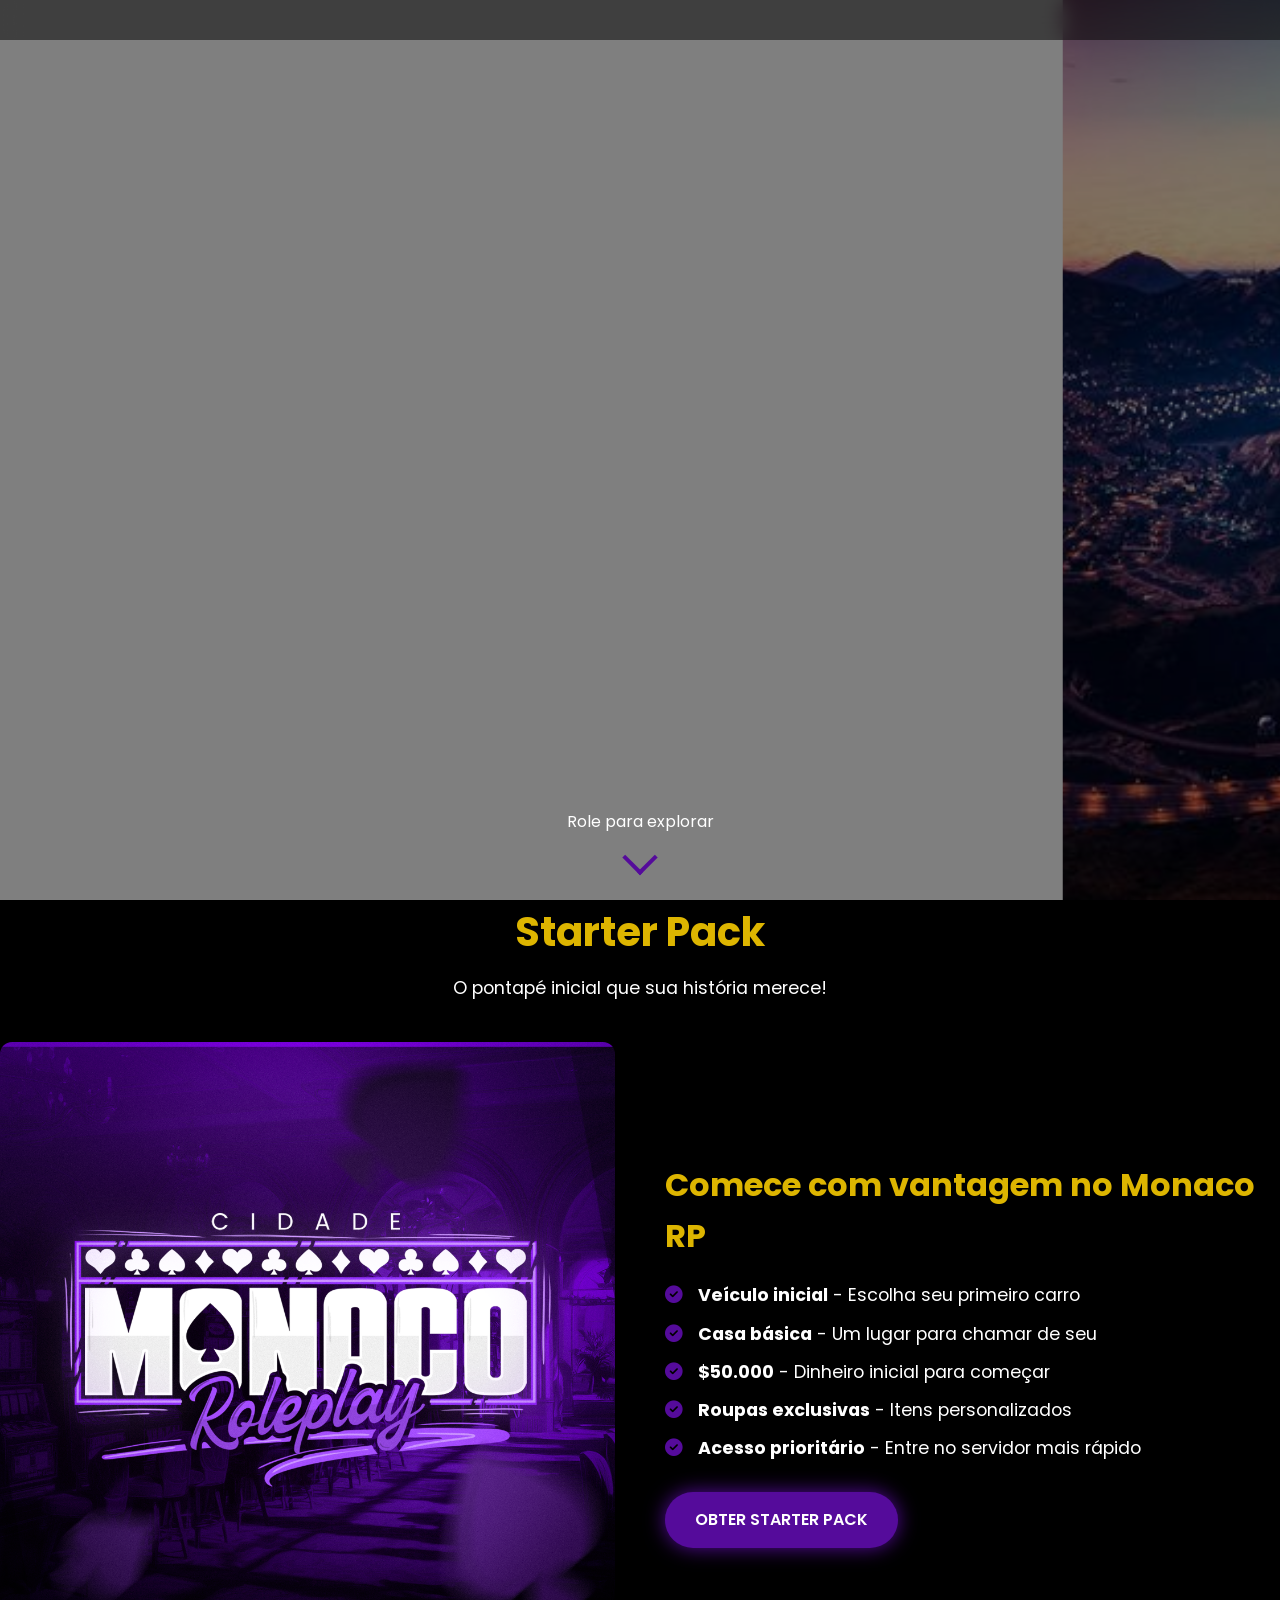
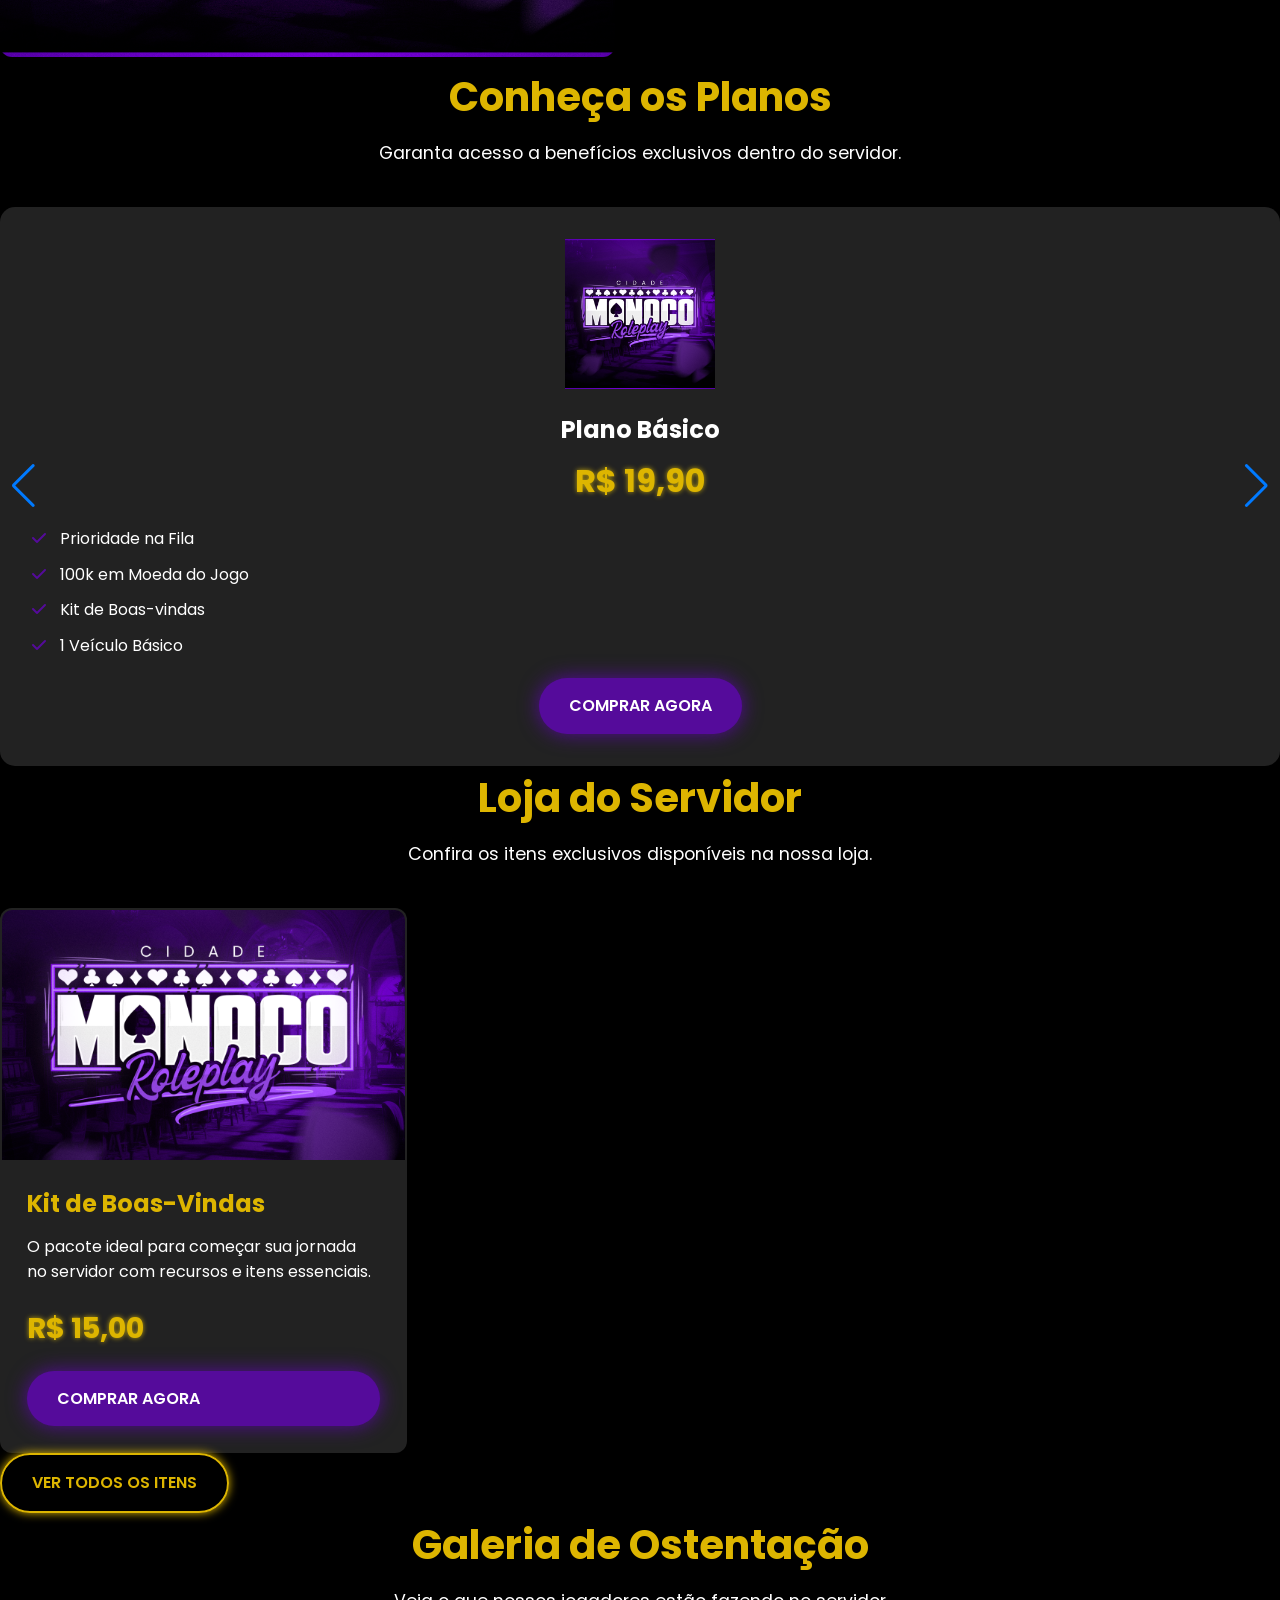
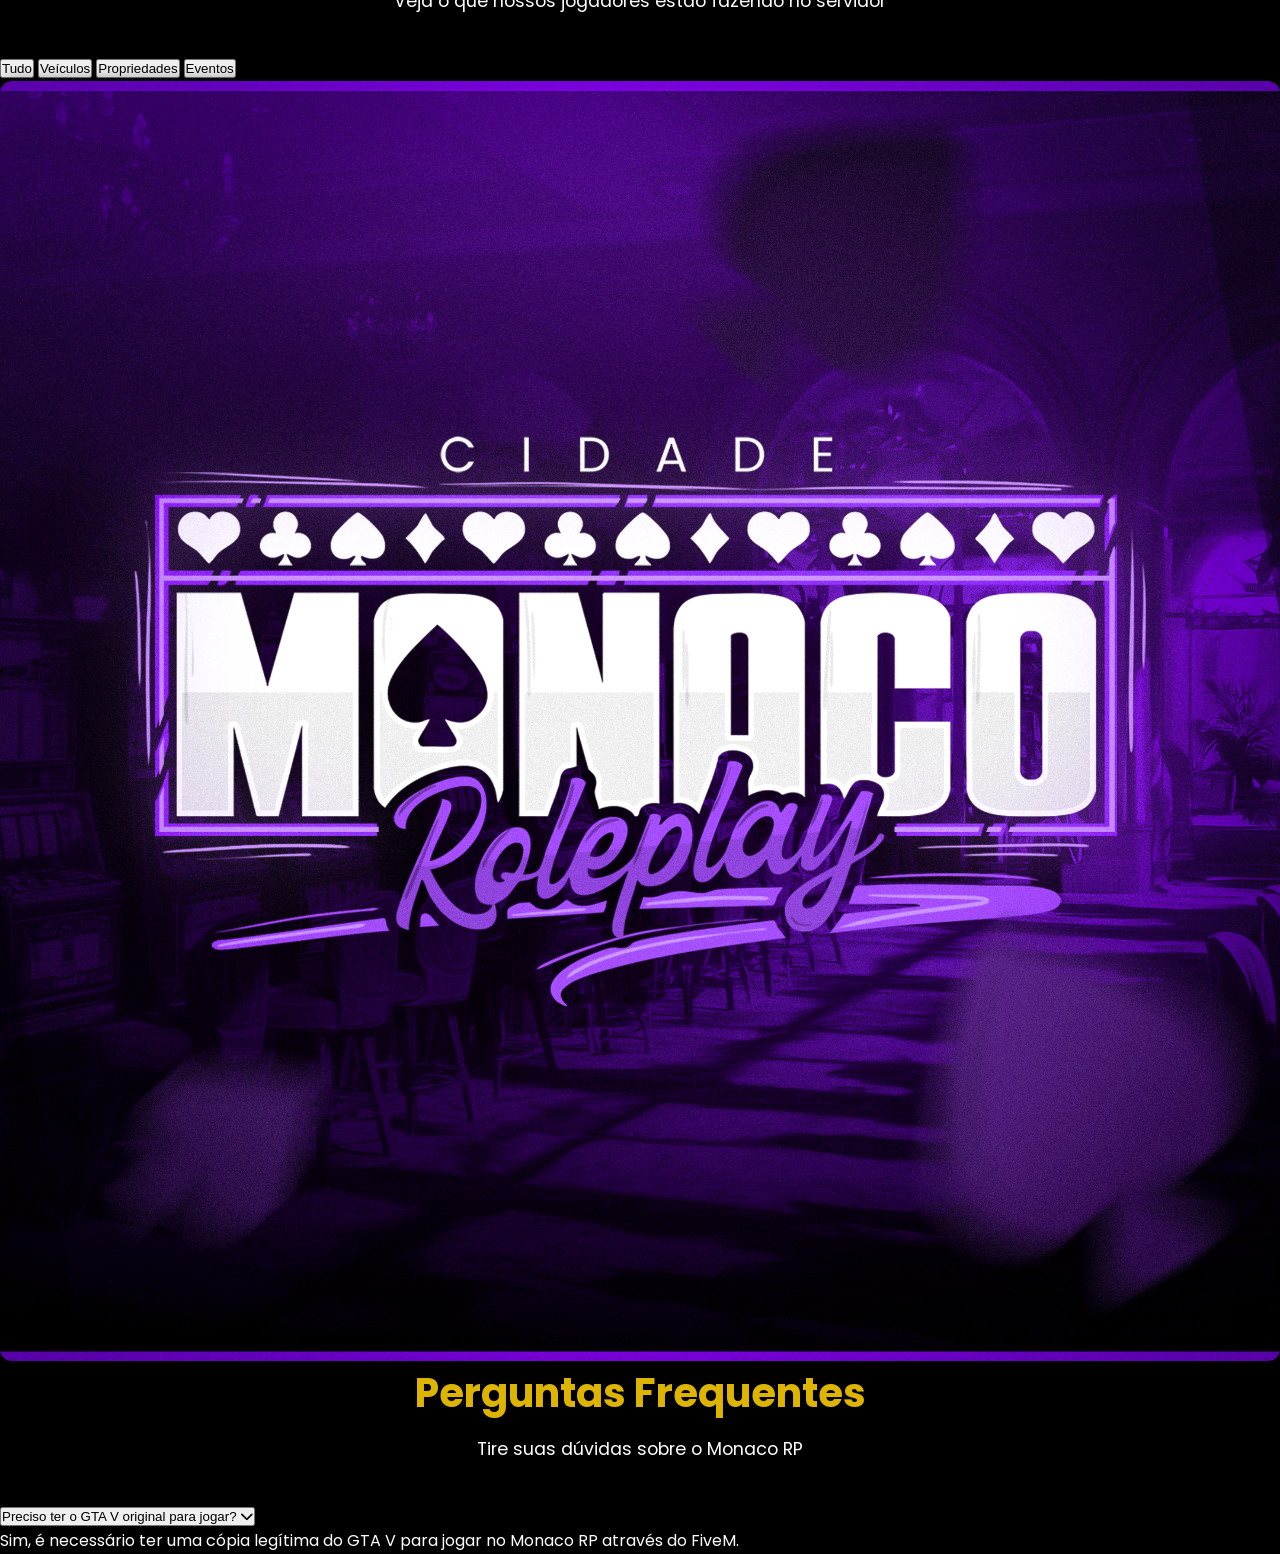
==== commit 04fc45c9: "Update index.html" ====
--- a/index.html
+++ b/index.html
@@ -1,31 +1,34 @@
 <!DOCTYPE html>
 <html lang="pt-BR">
+
 <head>
     <meta charset="UTF-8">
     <meta name="viewport" content="width=device-width, initial-scale=1.0">
     <title>MONACO RP - O Maior Servidor de RP da América Latina</title>
     <meta name="description" content="Viva a experiência do roleplay no GTA V de forma única no Monaco RP, o maior servidor da América Latina.">
-    
+    <meta property="og:title" content="MONACO RP - O Maior Servidor de RP da América Latina">
+    <meta property="og:description" content="Viva a experiência do roleplay no GTA V de forma única no Monaco RP, o maior servidor da América Latina.">
+    <meta property="og:image" content="assets/img/No Background.png">
+    <meta name="twitter:card" content="summary_large_image">
     <link href="https://fonts.googleapis.com/css2?family=Poppins:wght@400;600;700&display=swap" rel="stylesheet">
     <link rel="stylesheet" href="https://unpkg.com/swiper/swiper-bundle.min.css" />
     <link rel="stylesheet" href="https://cdnjs.cloudflare.com/ajax/libs/font-awesome/6.4.0/css/all.min.css">
-    
     <link rel="stylesheet" href="assets/css/style.css">
-    
-    <script defer src="assets/js/script.js"></script>
+</head>
 
-</head>
 <body>
 
+    <!-- Cabeçalho Dinâmico -->
     <header id="main-header"></header>
 
     <main>
+        <!-- Seção Hero -->
         <section class="hero" id="hero">
             <div class="parallax-bg"></div>
             <div class="hero-overlay"></div>
-            <img src="assets/img/No Background.png" class="floating-icon icon1">
-            <img src="assets/img/No Background.png" class="floating-icon icon2">
-            <img src="assets/img/No Background.png" class="floating-icon icon3">
+            <img src="assets/img/No Background.png" class="floating-icon icon1" alt="Ícone flutuante 1">
+            <img src="assets/img/No Background.png" class="floating-icon icon2" alt="Ícone flutuante 2">
+            <img src="assets/img/No Background.png" class="floating-icon icon3" alt="Ícone flutuante 3">
             <div class="hero-content fade-up">
                 <h1>O MAIOR SERVIDOR DE RP<br>DA AMÉRICA LATINA</h1>
                 <p>Viva a experiência do roleplay no GTA V de forma única.</p>
@@ -52,11 +55,11 @@
             </div>
         </section>
 
+        <!-- Seção Starter Pack -->
         <section id="starter-pack" class="fade-up">
             <div class="container">
                 <h2>Starter Pack</h2>
                 <p class="section-subtitle">O pontapé inicial que sua história merece!</p>
-                
                 <div class="starter-content">
                     <div class="starter-image">
                         <img src="assets/img/4000.png" alt="Starter Pack Monaco RP">
@@ -76,6 +79,7 @@
             </div>
         </section>
 
+        <!-- Seção Planos -->
         <section id="planos" class="fade-up">
             <div class="container">
                 <h2>Conheça os Planos</h2>
@@ -103,88 +107,19 @@
                                 </div>
                             </div>
                         </div>
-                        <div class="swiper-slide">
-                            <div class="plano-card plano-popular">
-                                <div class="popular-badge">POPULAR</div>
-                                <div class="plano-header">
-                                    <img src="assets/img/4000.png" alt="Plano VIP">
-                                    <h3>Plano VIP</h3>
-                                    <div class="plano-price">R$ 39,90</div>
-                                </div>
-                                <div class="plano-body">
-                                    <ul>
-                                        <li><i class="fas fa-check"></i> Prioridade na Fila</li>
-                                        <li><i class="fas fa-check"></i> 250k em Moeda do Jogo</li>
-                                        <li><i class="fas fa-check"></i> Kit de Boas-vindas Aprimorado</li>
-                                        <li><i class="fas fa-check"></i> 2 Veículos VIP</li>
-                                        <li><i class="fas fa-check"></i> Casa de Médio Padrão</li>
-                                    </ul>
-                                </div>
-                                <div class="plano-footer">
-                                    <a href="#" class="btn-primary">COMPRAR AGORA</a>
-                                </div>
-                            </div>
-                        </div>
-                        <div class="swiper-slide">
-                            <div class="plano-card">
-                                <div class="plano-header">
-                                    <img src="assets/img/4000.png" alt="Plano Premium">
-                                    <h3>Plano Premium</h3>
-                                    <div class="plano-price">R$ 69,90</div>
-                                </div>
-                                <div class="plano-body">
-                                    <ul>
-                                        <li><i class="fas fa-check"></i> Prioridade Máxima</li>
-                                        <li><i class="fas fa-check"></i> 500k em Moeda do Jogo</li>
-                                        <li><i class="fas fa-check"></i> Acesso a Veículos VIP</li>
-                                        <li><i class="fas fa-check"></i> Casa de Alto Padrão</li>
-                                        <li><i class="fas fa-check"></i> Empresa Pequena</li>
-                                    </ul>
-                                </div>
-                                <div class="plano-footer">
-                                    <a href="#" class="btn-primary">COMPRAR AGORA</a>
-                                </div>
-                            </div>
-                        </div>
-                        <div class="swiper-slide">
-                            <div class="plano-card">
-                                <div class="plano-header">
-                                    <img src="assets/img/4000.png" alt="Plano Magnata">
-                                    <h3>Plano Magnata</h3>
-                                    <div class="plano-price">R$ 99,90</div>
-                                </div>
-                                <div class="plano-body">
-                                    <ul>
-                                        <li><i class="fas fa-check"></i> Prioridade Absoluta</li>
-                                        <li><i class="fas fa-check"></i> 1M em Moeda do Jogo</li>
-                                        <li><i class="fas fa-check"></i> Acesso a Mansões Exclusivas</li>
-                                        <li><i class="fas fa-check"></i> 3 Veículos de Luxo</li>
-                                        <li><i class="fas fa-check"></i> Empresa Grande</li>
-                                        <li><i class="fas fa-check"></i> Suporte Prioritário 24/7</li>
-                                    </ul>
-                                </div>
-                                <div class="plano-footer">
-                                    <a href="#" class="btn-primary">COMPRAR AGORA</a>
-                                </div>
-                            </div>
-                        </div>
+                        <!-- Adicione outros planos aqui -->
                     </div>
                     <div class="swiper-button-next"></div>
                     <div class="swiper-button-prev"></div>
                 </div>
-                
-                <div class="botoes-container-align">
-                <a href="pagina-de-planos.html" class="btn-outline btn-ver-todos">VER TODOS OS PLANOS</a>
-            </div>
-                
             </div>
         </section>
 
+        <!-- Seção Loja -->
         <section id="loja" class="fade-up">
             <div class="container">
                 <h2>Loja do Servidor</h2>
                 <p class="section-subtitle">Confira os itens exclusivos disponíveis na nossa loja.</p>
-                
                 <div class="itens-container">
                     <div class="item-card">
                         <div class="item-image">
@@ -197,51 +132,25 @@
                             <a href="#" class="btn-primary">COMPRAR AGORA</a>
                         </div>
                     </div>
-                    
-                    <div class="item-card">
-                        <div class="item-image">
-                            <img src="assets/img/4000.png" alt="Veículo Esportivo">
-                        </div>
-                        <div class="item-content">
-                            <h3>Veículo Esportivo</h3>
-                            <p>Um carro exclusivo de alta performance para dominar as ruas de Los Santos.</p>
-                            <div class="item-price">R$ 50,00</div>
-                            <a href="#" class="btn-primary">COMPRAR AGORA</a>
-                        </div>
-                    </div>
-                    
-                    <div class="item-card">
-                        <div class="item-image">
-                            <img src="assets/img/4000.png" alt="Propriedade de Luxo">
-                        </div>
-                        <div class="item-content">
-                            <h3>Propriedade de Luxo</h3>
-                            <p>Um refúgio exclusivo no coração da cidade para você morar com estilo.</p>
-                            <div class="item-price">R$ 80,00</div>
-                            <a href="#" class="btn-primary">COMPRAR AGORA</a>
-                        </div>
-                    </div>
-                    
+                    <!-- Outros itens da loja aqui -->
                 </div>
-                
                 <div class="botoes-container-align">
                     <a href="#" class="btn-outline">VER TODOS OS ITENS</a>
                 </div>
             </div>
         </section>
 
+        <!-- Seção Galeria -->
         <section id="galeria" class="fade-up">
             <div class="container">
                 <h2>Galeria de Ostentação</h2>
                 <p class="section-subtitle">Veja o que nossos jogadores estão fazendo no servidor</p>
-                
                 <div class="gallery-filters">
                     <button class="filter-btn active" data-filter="all">Tudo</button>
                     <button class="filter-btn" data-filter="vehicles">Veículos</button>
                     <button class="filter-btn" data-filter="properties">Propriedades</button>
                     <button class="filter-btn" data-filter="events">Eventos</button>
                 </div>
-                
                 <div class="galeria-grid">
                     <div class="galeria-item" data-category="vehicles">
                         <img src="assets/img/4000.png" alt="Supercarro no Monaco RP">
@@ -250,107 +159,19 @@
                             <p>Veículo disponível no Plano Magnata</p>
                         </div>
                     </div>
-                    
-                    <div class="galeria-item" data-category="properties">
-                        <img src="assets/img/4000.png" alt="Mansão de Luxo">
-                        <div class="gallery-overlay">
-                            <h3>Mansão de Luxo</h3>
-                            <p>Interior personalizável</p>
-                        </div>
-                    </div>
-                    
-                    <div class="galeria-item" data-category="events">
-                        <img src="assets/img/4000.png" alt="Evento de Corrida">
-                        <div class="gallery-overlay">
-                            <h3>Campeonato de Corridas</h3>
-                            <p>Evento mensal com premiações</p>
-                        </div>
-                    </div>
-                    
-                    <div class="galeria-item" data-category="vehicles">
-                        <img src="assets/img/4000.png" alt="Helicóptero">
-                        <div class="gallery-overlay">
-                            <h3>Helicóptero Executivo</h3>
-                            <p>Deslocamento rápido pela cidade</p>
-                        </div>
-                    </div>
-                    
-                    <div class="galeria-item" data-category="properties">
-                        <img src="assets/img/4000.png" alt="Iate de Luxo">
-                        <div class="gallery-overlay">
-                            <h3>Iate de Luxo</h3>
-                            <p>Disponível no Plano Premium</p>
-                        </div>
-                    </div>
-                    
-                    <div class="galeria-item" data-category="events">
-                        <img src="assets/img/4000.png" alt="Festa na Praia">
-                        <div class="gallery-overlay">
-                            <h3>Festa na Praia</h3>
-                            <p>Evento social semanal</p>
-                        </div>
-                    </div>
+                    <!-- Outras imagens aqui -->
                 </div>
             </div>
         </section>
 
-        <section id="como-jogar" class="fade-up">
-            <div class="container">
-                <h2>Como Jogar</h2>
-                <p class="section-subtitle">Siga estes passos simples para começar sua aventura no Monaco RP</p>
-                
-                <div class="steps-container">
-                    <div class="step">
-                        <div class="step-number">1</div>
-                        <div class="step-content">
-                            <h3>Baixe e Instale o FiveM</h3>
-                            <p>Faça o download do FiveM, o cliente modificado para GTA V que permite jogar em servidores de RP.</p>
-                        </div>
-                    </div>
-                    
-                    <div class="step">
-                        <div class="step-number">2</div>
-                        <div class="step-content">
-                            <h3>Entre no Nosso Discord</h3>
-                            <p>Junte-se à nossa comunidade no Discord para se manter atualizado e interagir com outros jogadores.</p>
-                        </div>
-                    </div>
-                    
-                    <div class="step">
-                        <div class="step-number">3</div>
-                        <div class="step-content">
-                            <h3>Crie Seu Personagem</h3>
-                            <p>Use nosso sistema de criação de personagens para dar vida à sua identidade no Monaco RP.</p>
-                        </div>
-                    </div>
-                    
-                    <div class="step">
-                        <div class="step-number">4</div>
-                        <div class="step-content">
-                            <h3>Comece Sua Jornada</h3>
-                            <p>Explore a cidade, faça amigos, participe de eventos e construa sua história no servidor.</p>
-                        </div>
-                    </div>
-                </div>
-                
-                <div class="download-buttons">
-                    <a href="#" class="btn-primary"><i class="fas fa-download"></i> BAIXAR FIVEM</a>
-                    <a href="https://discord.gg" target="_blank" class="btn-discord">
-                        <i class="fab fa-discord"></i> ENTRAR NO DISCORD
-                    </a>
-                </div>
-            </div>
-        </section>
-
+        <!-- Seção FAQ -->
         <section id="faq" class="fade-up">
             <div class="container">
                 <h2>Perguntas Frequentes</h2>
                 <p class="section-subtitle">Tire suas dúvidas sobre o Monaco RP</p>
-                
                 <div class="faq-container">
-                    
                     <div class="faq-item">
-                        <button class="faq-question">
+                        <button class="faq-question" aria-expanded="false">
                             Preciso ter o GTA V original para jogar?
                             <i class="fas fa-chevron-down"></i>
                         </button>
@@ -358,44 +179,16 @@
                             <p>Sim, é necessário ter uma cópia legítima do GTA V para jogar no Monaco RP através do FiveM.</p>
                         </div>
                     </div>
-                    
-                    <div class="faq-item">
-                        <button class="faq-question">
-                            Como obtenho vantagens no servidor?
-                            <i class="fas fa-chevron-down"></i>
-                        </button>
-                        <div class="faq-answer">
-                            <p>Você pode adquirir um de nossos planos VIP que oferecem benefícios exclusivos, ou participar de eventos para ganhar recompensas.</p>
-                        </div>
-                    </div>
-                    
-                    <div class="faq-item">
-                        <button class="faq-question">
-                            O servidor é gratuito?
-                            <i class="fas fa-chevron-down"></i>
-                        </button>
-                        <div class="faq-answer">
-                            <p>Sim, o acesso básico ao servidor é completamente gratuito. Os planos VIP oferecem benefícios adicionais para quem deseja aprimorar sua experiência.</p>
-                        </div>
-                    </div>
-                    
-                    <div class="faq-item">
-                        <button class="faq-question">
-                            Há suporte para problemas técnicos?
-                            <i class="fas fa-chevron-down"></i>
-                        </button>
-                        <div class="faq-answer">
-                            <p>Sim, temos uma equipe de suporte dedicada para ajudar com problemas técnicos através do nosso Discord.</p>
-                        </div>
-                    </div>
+                    <!-- Outras perguntas aqui -->
                 </div>
             </div>
         </section>
     </main>
 
+    <!-- Rodapé Dinâmico -->
     <footer id="main-footer"></footer>
 
-    <script src="https://unpkg.com/swiper/swiper-bundle.min.js"></script>
     <script src="assets/js/script.js"></script>
 </body>
-</html>+
+</html>
--- a/assets/css/style.css
+++ b/assets/css/style.css
@@ -1,27 +1,12 @@
-/* Paleta de Cores e Estilos Base */
-html {
-    font-size: 16px; /* Tamanho de fonte padrão para desktop */
-}
-
-section {
-    padding: 80px 0;
-    position: relative;
-    /* Define o fundo padrão para roxo escuro */
-    background-color: var(--dark-purple-bg);
-}
-
-/* Aplica o roxo escuro nas seções ímpares, criando o contraste */
-section:nth-of-type(odd) {
-    background-color: var(--black);
-}
-
+/* ========================================================= */
+/* === 1. ESTILOS GLOBAIS E VARIÁVEIS (BASE STYLES) === */
+/* ========================================================= */
 :root {
-    --purple: #550b9b; /* Roxo */
-    --gold: #FFD700; /* Dourado */
-    --black: #000000; /* Preto */
-    --white: #ffffff; /* Branco */
-    --dark-purple-bg: #12002e; /* Roxo escuro */
-
+    --purple: #550b9b;
+    --gold: #ddb500;
+    --black: #000000;
+    --white: #ffffff;
+    --dark-purple-bg: #12002e;
     --border-radius: 12px;
     --transition-speed: 0.3s;
 }
@@ -33,6 +18,7 @@
 }
 
 html {
+    font-size: 16px;
     scroll-behavior: smooth;
 }
 
@@ -44,14 +30,9 @@
     overflow-x: hidden;
 }
 
-/* Container principal para centralizar o conteúdo */
-.container {
-    max-width: 1200px;
-    margin: 0 auto;
-    padding: 0 20px;
-}
-
-/* Títulos e subtítulos de seção */
+/* ========================================================= */
+/* === 2. TIPOGRAFIA === */
+/* ========================================================= */
 h1, h2, h3 {
     color: var(--white);
     font-weight: 700;
@@ -66,7 +47,7 @@
     font-size: 2.5rem;
     text-align: center;
     margin-bottom: 10px;
-    color: var(--gold); /* Títulos de seção em dourado */
+    color: var(--gold);
 }
 
 .section-subtitle {
@@ -76,96 +57,9 @@
     font-size: 1.1rem;
 }
 
-/* Animação de entrada (Fade-up) */
-.fade-up {
-    opacity: 0;
-    transform: translateY(50px);
-    transition: opacity 1s ease-out, transform 1s ease-out;
-}
-
-.fade-up.show {
-    opacity: 1;
-    transform: translateY(0);
-}
-
-/* --- Hero Section --- */
-.hero {
-    position: relative;
-    width: 100%;
-    height: 100vh; /* Garante que a seção ocupe a altura total da tela */
-    display: flex;
-    justify-content: center;
-    align-items: center;
-    text-align: center;
-    overflow: hidden;
-    /* Caminho atualizado da imagem de fundo */
-    background-image: url('../img/bg-principal-1.jpg');
-    background-size: cover;
-    background-position: center;
-    background-attachment: fixed; /* Efeito Parallax */
-    z-index: 1; /* Para garantir que o conteúdo fique por cima */
-}
-
-.hero::before {
-    content: '';
-    position: absolute;
-    top: 0;
-    left: 0;
-    width: 100%;
-    height: 100%;
-    background-color: rgba(0, 0, 0, 0.5); /* Cor preta com 50% de opacidade */
-    z-index: 2; /* Fica acima da imagem e abaixo do texto */
-}
-
-.hero-content {
-    position: relative;
-    z-index: 3; /* Coloca o conteúdo do texto por cima do overlay */
-}
-
-.parallax-bg {
-    position: absolute;
-    top: -10%;
-    left: -10%;
-    width: 120%;
-    height: 120%;
-    background: url('https://cdn.discordapp.com/attachments/1066896916568346684/1271249764506822687/wallpaper-gta-online-1.jpg?ex=66b6c23b&is=66b570bb&hm=4a754b2a8848d6139f408990d18084a9735d4872147321528f8ce91000f1214c&') no-repeat center center/cover;
-    z-index: -2;
-    filter: brightness(0.5); /* Escurece a imagem de fundo */
-    transform-origin: center center;
-}
-
-.hero-overlay {
-    position: absolute;
-    top: 0;
-    left: 0;
-    width: 100%;
-    height: 100%;
-    background: linear-gradient(to top, var(--black) 0%, transparent 50%, var(--black) 100%);
-    z-index: -1;
-}
-
-.hero-content {
-    position: relative;
-    z-index: 10;
-}
-
-.hero-content h1, .hero-content p {
-    text-shadow: 0 0 15px var(--purple);
-}
-
-.hero-content p {
-    font-size: 1.2rem;
-    margin-bottom: 30px;
-    color: var(--white);
-}
-
-.hero-buttons {
-    display: flex;
-    justify-content: center;
-    gap: 20px;
-    margin-top: 30px;
-}
-
+/* ========================================================= */
+/* === 3. UTILITÁRIOS E ANIMAÇÕES === */
+/* ========================================================= */
 .btn-primary, .btn-discord, .btn-outline {
     display: inline-block;
     padding: 15px 30px;
@@ -183,7 +77,7 @@
 }
 
 .btn-discord {
-    background-color: #5865F2; /* Cor original do Discord */
+    background-color: #5865F2;
     color: var(--white);
     border: none;
 }
@@ -202,6 +96,118 @@
 
 .btn-discord:hover {
     box-shadow: 0 10px 30px #5865F2;
+}
+
+/* ========================================================= */
+/* === 4. HEADER E NAVEGAÇÃO === */
+/* ========================================================= */
+#main-header {
+    position: fixed;
+    top: 0;
+    left: 0;
+    width: 100%;
+    padding: 20px 0;
+    z-index: 1000;
+    transition: background-color 0.3s ease;
+    background-color: rgba(0, 0, 0, 0.5); 
+    backdrop-filter: blur(10px);
+}
+
+#main-header.scrolled {
+    background-color: rgba(0, 0, 0, 0.7);
+}
+
+.navbar {
+    display: flex;
+    justify-content: space-between;
+    align-items: center;
+}
+
+.logo a {
+    color: var(--gold);
+    font-size: 1.8rem;
+    font-weight: 700;
+    text-decoration: none;
+    text-shadow: 0 0 10px var(--purple);
+}
+
+.menu {
+    list-style: none;
+    display: flex;
+    gap: 30px;
+}
+
+.menu li a {
+    color: var(--white);
+    text-decoration: none;
+    font-weight: 600;
+    font-size: 1rem;
+    position: relative;
+    transition: color 0.3s ease;
+}
+
+.menu li a::after {
+    content: '';
+    position: absolute;
+    bottom: -5px;
+    left: 0;
+    width: 0;
+    height: 2px;
+    background-color: var(--gold);
+    transition: width 0.3s ease;
+}
+
+.menu li a:hover::after {
+    width: 100%;
+}
+
+/* ========================================================= */
+/* === 5. SEÇÃO HERO === */
+/* ========================================================= */
+.hero {
+    position: relative;
+    width: 100%;
+    height: 100vh;
+    display: flex;
+    justify-content: center;
+    align-items: center;
+    text-align: center;
+    overflow: hidden;
+    background-image: url('../img/bg-principal-1.jpg');
+    background-size: cover;
+    background-position: center;
+    background-attachment: fixed;
+}
+
+.hero::before {
+    content: '';
+    position: absolute;
+    top: 0;
+    left: 0;
+    width: 100%;
+    height: 100%;
+    background-color: rgba(0, 0, 0, 0.5);
+}
+
+.hero-content {
+    position: relative;
+    z-index: 3;
+}
+
+.hero-content h1, .hero-content p {
+    text-shadow: 0 0 15px var(--purple);
+}
+
+.hero-content p {
+    font-size: 1.2rem;
+    margin-bottom: 30px;
+    color: var(--white);
+}
+
+.hero-buttons {
+    display: flex;
+    justify-content: center;
+    gap: 20px;
 }
 
 .server-stats {
@@ -233,19 +239,9 @@
     bottom: 30px;
     left: 50%;
     transform: translateX(-50%);
-    text-align: center;
-}
-
-.scroll-indicator {
-    position: absolute;
-    bottom: 30px;
-    left: 50%;
-    transform: translateX(-50%);
-    
-    /* Usamos Flexbox para um alinhamento perfeito */
-    display: flex;
-    flex-direction: column; /* Coloca os itens em coluna (um embaixo do outro) */
-    align-items: center;    /* Centraliza os itens horizontalmente */
+    display: flex;
+    flex-direction: column;
+    align-items: center;
 }
 
 .scroll-arrow {
@@ -258,32 +254,21 @@
     animation: bounce 2s infinite;
 }
 
-@keyframes float {
-    0% { transform: translateY(0) rotate(0); }
-    50% { transform: translateY(-20px) rotate(15deg); }
-    100% { transform: translateY(0) rotate(0); }
-}
-
-.floating-icon {
-    position: absolute;
-    width: 60px;
-    height: 60px;
-    opacity: 0.2;
-    z-index: -1;
-    display: none; /* Inicia como hidden e o JS controla a exibição */
-}
-
-/* --- Seções Gerais --- */
-section {
-    padding: 80px 0;
-    position: relative;
-}
-
-section:nth-of-type(odd) {
-    background-color: var(--black);
-}
-
-/* --- Starter Pack Section --- */
+@keyframes bounce {
+    0%, 20%, 50%, 80%, 100% {
+        transform: translateY(0) rotate(45deg);
+    }
+    40% {
+        transform: translateY(-10px) rotate(45deg);
+    }
+    60% {
+        transform: translateY(-5px) rotate(45deg);
+    }
+}
+
+/* ========================================================= */
+/* === 6. SEÇÃO STARTER PACK === */
+/* ========================================================= */
 .starter-content {
     display: flex;
     align-items: center;
@@ -326,33 +311,20 @@
     margin-right: 10px;
 }
 
-/* --- Planos Section --- */
+/* ========================================================= */
+/* === 7. SEÇÃO PLANOS === */
+/* ========================================================= */
 .plano-card {
-    background-color: #222;
-    border: 2px solid var(--black);
-    border-radius: var(--border-radius);
-    padding: 30px;
-    text-align: center;
-    box-shadow: 0 0 15px rgba(0, 0, 0, 0.3);
-    transition: transform 0.3s ease, box-shadow 0.3s ease, border-color 0.3s ease;
-}
-
-.plano-card:hover {
-    transform: translateY(-10px);
-    box-shadow: 0 15px 40px rgba(138, 43, 226, 0.3);
-    border-color: var(--purple);
-}
-
-.plano-card, .item-card {
     background-color: #222;
     border: 2px solid transparent;
     border-radius: 15px;
     padding: 30px;
+    text-align: center;
     transition: transform 0.3s ease-in-out, box-shadow 0.3s ease-in-out, border-color 0.3s ease-in-out;
     cursor: pointer;
 }
 
-.plano-card:hover, .item-card:hover {
+.plano-card:hover {
     transform: translateY(-10px);
     border-color: var(--purple);
     box-shadow: 0 15px 40px rgba(255, 193, 7, 0.4);
@@ -410,16 +382,18 @@
     margin-right: 10px;
 }
 
-/* --- Loja Section --- */
+/* ========================================================= */
+/* === 8. SEÇÃO LOJA === */
+/* ========================================================= */
 .itens-container {
     display: grid;
-    grid-template-columns: repeat(auto-fit, minmax(300px, 1fr));
+    grid-template-columns: repeat(3, 1fr);
     gap: 30px;
-    margin-bottom: 40px;
 }
 
 .item-card {
     background-color: #222;
+    border: 2px solid transparent;
     border-radius: var(--border-radius);
     overflow: hidden;
     box-shadow: 0 0 15px rgba(0, 0, 0, 0.5);
@@ -427,7 +401,6 @@
     display: flex;
     flex-direction: column;
     min-height: 500px;
-    border: 2px solid transparent;
 }
 
 .item-card:hover {
@@ -480,42 +453,9 @@
     text-shadow: 0 0 5px rgba(255, 215, 0, 0.7);
 }
 
-.item-content .btn-primary {
-    width: 100%;
-    text-align: center;
-}
-
-/* --- Galeria Section --- */
-.gallery-filters {
-    display: flex;
-    justify-content: center;
-    gap: 15px;
-    margin-bottom: 40px;
-}
-
-.filter-btn {
-    background-color: transparent;
-    color: var(--white);
-    border: 1px solid var(--purple);
-    padding: 10px 25px;
-    border-radius: 50px;
-    font-size: 1rem;
-    cursor: pointer;
-    transition: all 0.3s ease;
-}
-
-.filter-btn:hover {
-    background-color: var(--purple);
-    color: var(--white);
-}
-
-.filter-btn.active {
-    background-color: var(--purple);
-    color: var(--white);
-    border-color: var(--purple);
-    box-shadow: 0 0 10px var(--purple);
-}
-
+/* ========================================================= */
+/* === 9. SEÇÃO GALERIA === */
+/* ========================================================= */
 .galeria-grid {
     display: grid;
     grid-template-columns: repeat(auto-fit, minmax(300px, 1fr));
@@ -559,310 +499,3 @@
 .gallery-overlay h3, .gallery-overlay p {
     color: var(--white);
 }
-
-.gallery-overlay h3 {
-    margin-bottom: 5px;
-    font-size: 1.2rem;
-}
-
-/* --- Como Jogar Section --- */
-.steps-container {
-    display: grid;
-    grid-template-columns: repeat(auto-fit, minmax(250px, 1fr));
-    gap: 40px;
-    margin-bottom: 50px;
-}
-
-.step {
-    text-align: center;
-}
-
-.step-number {
-    width: 60px;
-    height: 60px;
-    background-color: var(--purple);
-    color: var(--white);
-    display: flex;
-    justify-content: center;
-    align-items: center;
-    font-size: 2rem;
-    font-weight: bold;
-    border-radius: 50%;
-    border: 3px solid var(--gold);
-    margin: 0 auto 20px auto;
-}
-
-.step-content h3 {
-    font-size: 1.5rem;
-    margin-bottom: 10px;
-    color: var(--gold);
-}
-
-.download-buttons {
-    display: flex;
-    justify-content: center;
-    gap: 20px;
-}
-
-/* --- FAQ Section --- */
-.faq-container {
-    max-width: 800px;
-    margin: 0 auto;
-}
-
-.faq-item {
-    background-color: #222;
-    border: 2px solid var(--purple);
-    border-radius: var(--border-radius);
-    margin-bottom: 20px;
-    overflow: hidden;
-    transition: box-shadow 0.3s ease;
-}
-
-.faq-item:hover {
-    box-shadow: 0 0 15px rgba(138, 43, 226, 0.5);
-}
-
-.faq-question {
-    width: 100%;
-    display: flex;
-    justify-content: space-between;
-    align-items: center;
-    background-color: transparent;
-    border: none;
-    color: var(--white);
-    padding: 20px;
-    font-size: 1.2rem;
-    font-weight: 600;
-    cursor: pointer;
-    transition: background-color 0.3s ease;
-}
-
-.faq-question:hover {
-    background-color: rgba(138, 43, 226, 0.1);
-}
-
-.faq-question i {
-    transition: transform 0.3s ease;
-}
-
-.faq-question.active i {
-    transform: rotate(180deg);
-}
-
-.faq-answer {
-    padding: 0 20px;
-    max-height: 0;
-    overflow: hidden;
-    transition: max-height 0.4s ease-out, padding 0.4s ease-out;
-}
-
-.faq-answer.active {
-    max-height: 1000px; /* Valor ajustável */
-    padding: 20px;
-}
-
-.faq-answer p {
-    line-height: 1.8;
-}
-
-/* --- ESTILOS DO HEADER (Ajustado para o seu HTML) --- */
-
-#main-header {
-    position: fixed;
-    top: 0;
-    left: 0;
-    width: 100%;
-    padding: 20px 0;
-    z-index: 1000;
-    transition: background-color 0.3s ease;
-    
-    /* PROPRIEDADES CORRIGIDAS: Removido o código duplicado */
-    background-color: rgba(0, 0, 0, 0.5); 
-    backdrop-filter: blur(10px);
-    -webkit-backdrop-filter: blur(10px); 
-}
-
-#main-header.scrolled {
-    background-color: rgba(0, 0, 0, 0.7);
-}
-
-.navbar {
-    display: flex;
-    justify-content: space-between;
-    align-items: center;
-}
-
-.logo a {
-    color: var(--gold);
-    font-size: 1.8rem;
-    font-weight: 700;
-    text-decoration: none;
-    text-shadow: 0 0 10px var(--purple);
-}
-
-.logo img {
-    height: 50px; /* Altere este valor para o tamanho desejado */
-    width: auto;
-    display: block;
-}
-
-.menu {
-    list-style: none;
-    display: flex;
-    gap: 30px;
-    margin: 0;
-}
-
-.menu li a {
-    color: var(--white);
-    text-decoration: none;
-    font-weight: 600;
-    font-size: 1rem;
-    position: relative;
-    transition: color 0.3s ease;
-}
-
-.menu li a::after {
-    content: '';
-    position: absolute;
-    bottom: -5px;
-    left: 0;
-    width: 0;
-    height: 2px;
-    background-color: var(--gold);
-    transition: width 0.3s ease;
-}
-
-.menu li a:hover::after {
-    width: 100%;
-}
-
-.auth-buttons {
-    display: flex;
-    gap: 10px;
-}
-
-.hamburger {
-    display: none;
-    background: none;
-    border: none;
-    color: var(--white);
-    font-size: 1.8rem;
-    cursor: pointer;
-}
-
-/* Media Queries para o Header (Celular) */
-@media (max-width: 768px) {
-    .hamburger {
-        display: block;
-        z-index: 1001;
-    }
-
-    .menu {
-        position: fixed;
-        top: 0;
-        left: -100%;
-        width: 70%;
-        height: 100vh;
-        background-color: var(--black);
-        flex-direction: column;
-        justify-content: center;
-        align-items: center;
-        gap: 40px;
-        transition: left 0.4s ease-in-out;
-    }
-
-    .menu.active {
-        left: 0;
-        background-color: rgba(0, 0, 0, 0.7);
-        backdrop-filter: blur(10px);
-        -webkit-backdrop-filter: blur(10px);
-        z-index: 1002;
-    }
-    
-    .auth-buttons {
-      display: none;
-    }
-}
-
-/* Alinhamento de botões */
-.botoes-container-align {
-    display: flex;
-    justify-content: flex-end; /* Alinha o conteúdo à direita */
-    width: 100%;
-    margin-top: 30px; /* Adiciona um espaço acima do botão */
-}
-
-/* Alinhamento em telas menores */
-@media (max-width: 768px) {
-    .botoes-container-align {
-        justify-content: center; /* Centraliza o botão em telas menores */
-    }
-}
-
-/* --- Rodapé --- */
-#rodape {
-    padding: 50px 0;
-    background-color: #222;
-    text-align: center;
-    border-top: 1px solid rgba(255, 255, 255, 0.1);
-}
-
-#rodape .social-media {
-    margin-bottom: 20px;
-}
-
-#rodape .social-media a {
-    color: var(--white);
-    font-size: 1.5rem;
-    margin: 0 10px;
-    transition: color 0.3s ease;
-}
-
-#rodape .social-media a:hover {
-    color: var(--gold);
-}
-
-#rodape p {
-    color: var(--white);
-    font-size: 0.9rem;
-}
-
-
-/* ========================================= */
-/* === AJUSTES PARA TELAS MENORES (Móvel) === */
-/* ========================================= */
-@media (max-width: 768px) {
-    /* Reduz o tamanho de fonte de todo o site em telas menores */
-    html {
-        font-size: 14px;
-    }
-
-    /* Reduz o tamanho do título principal (Hero) */
-    .hero-content h1 {
-        font-size: 2.5rem; /* ~40px */
-    }
-
-    /* Reduz o tamanho dos títulos das seções */
-    h2 {
-        font-size: 2rem; /* ~32px */
-    }
-    
-    /* Ajusta o tamanho e a altura da linha dos parágrafos */
-    p.section-subtitle,
-    p {
-        font-size: 1rem; /* ~16px */
-        line-height: 1.5;
-    }
-    
-    /* Adiciona margem entre as seções para melhor espaçamento */
-    section {
-        padding-bottom: 50px;
-    }
-
-    /* Oculta elementos que não são essenciais em telas pequenas */
-    .scroll-indicator {
-        display: none;
-    }
-}
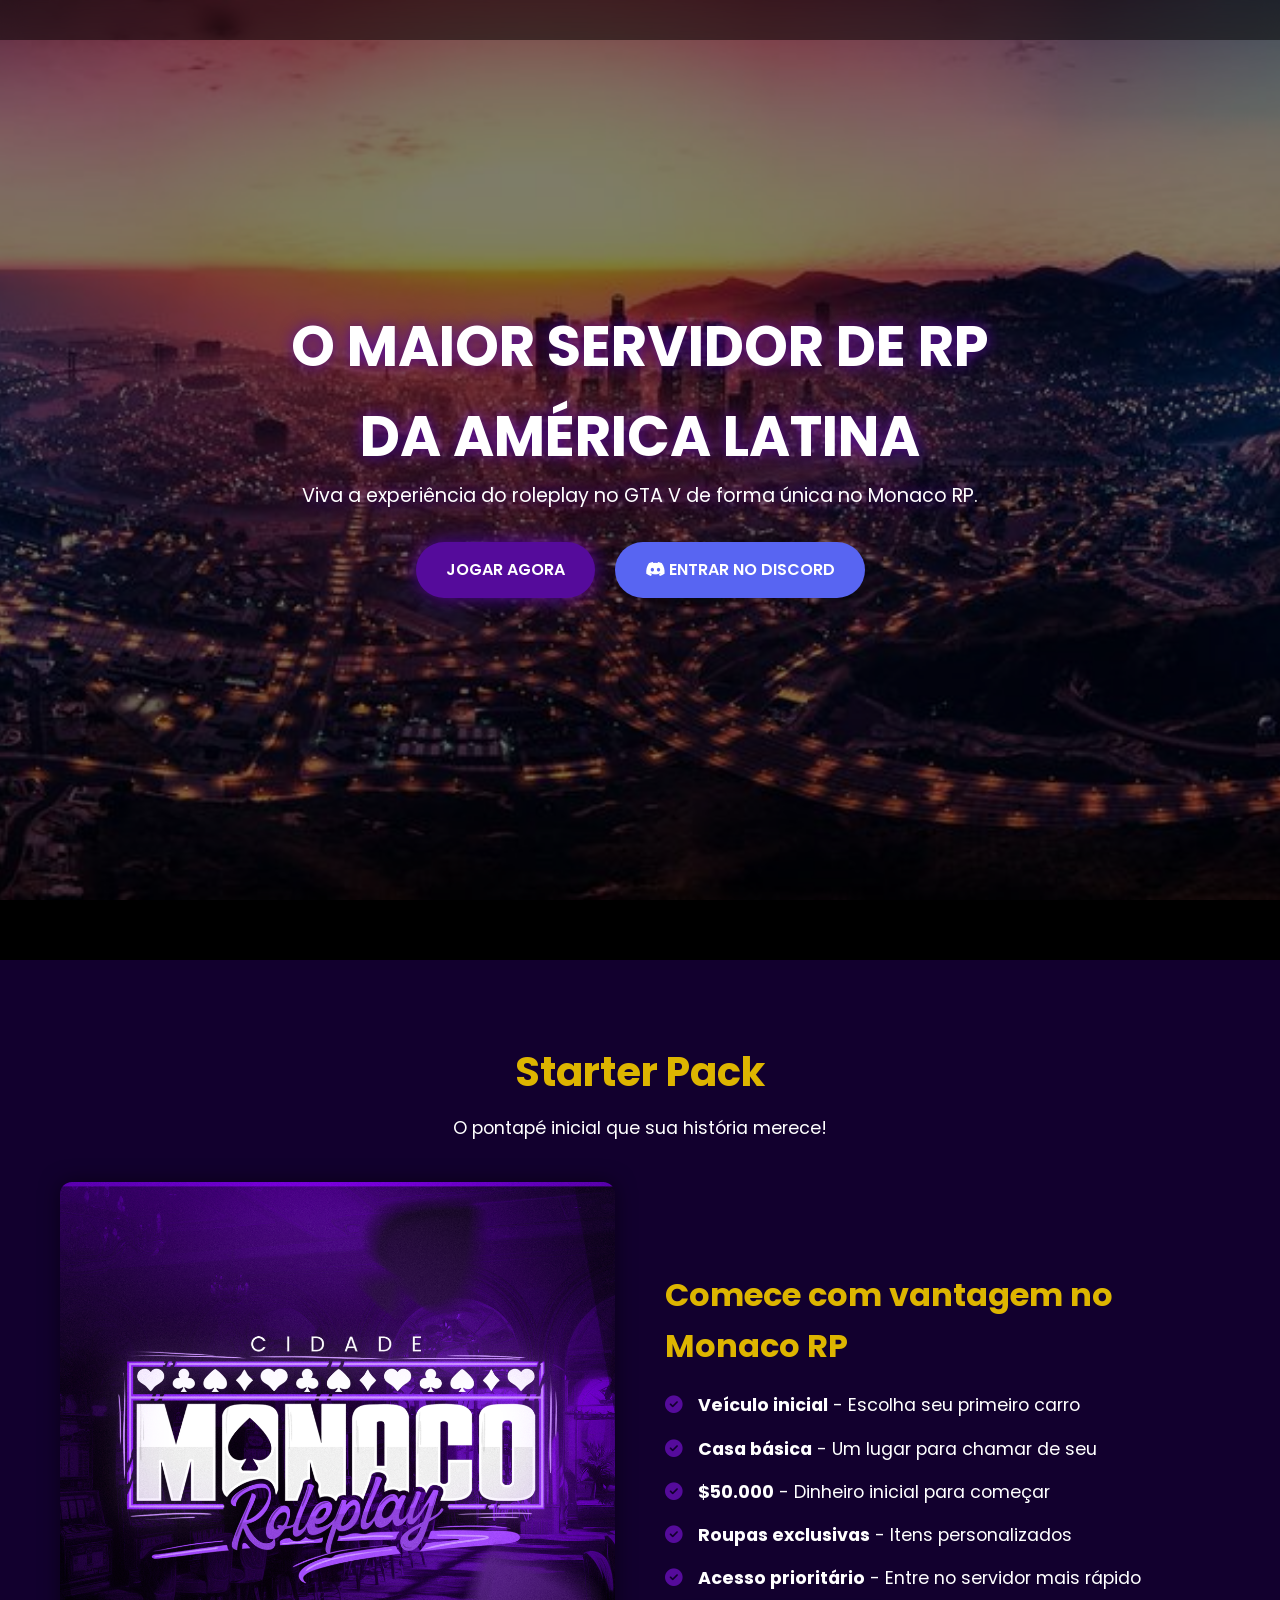
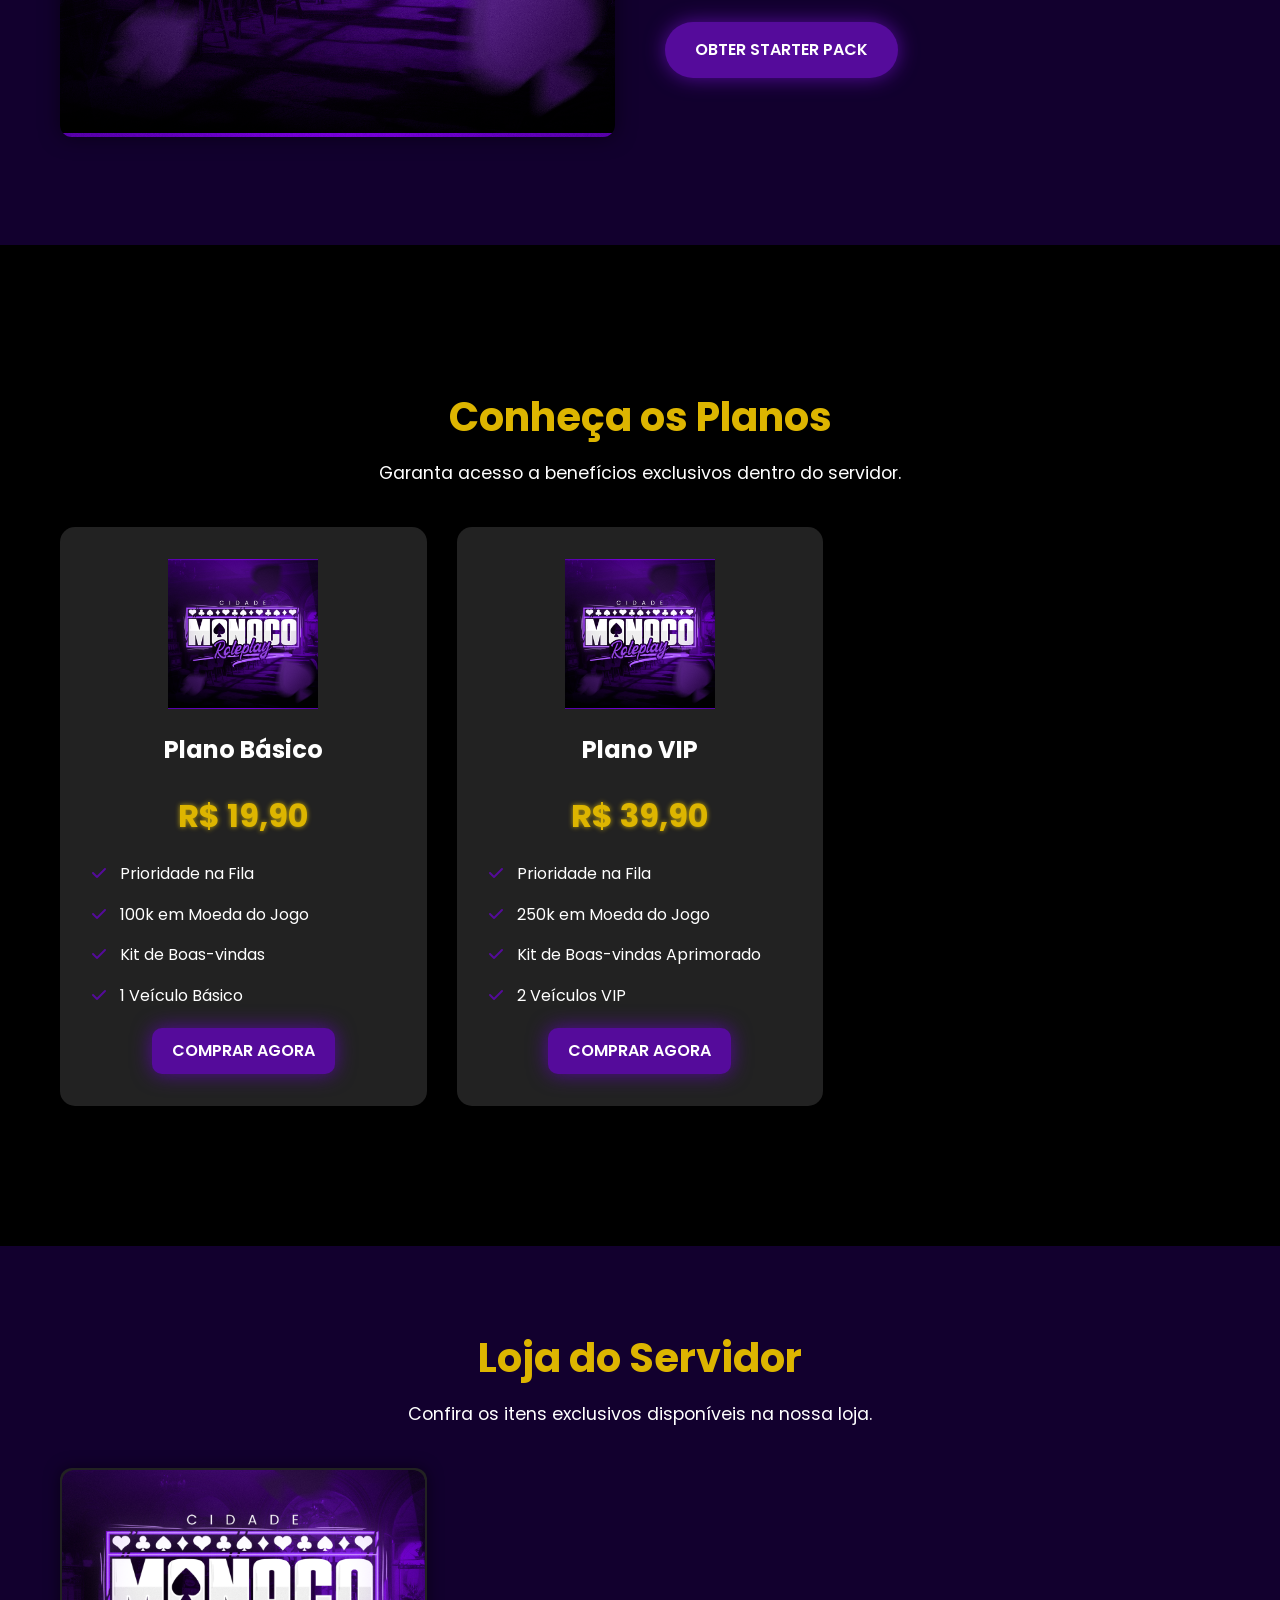
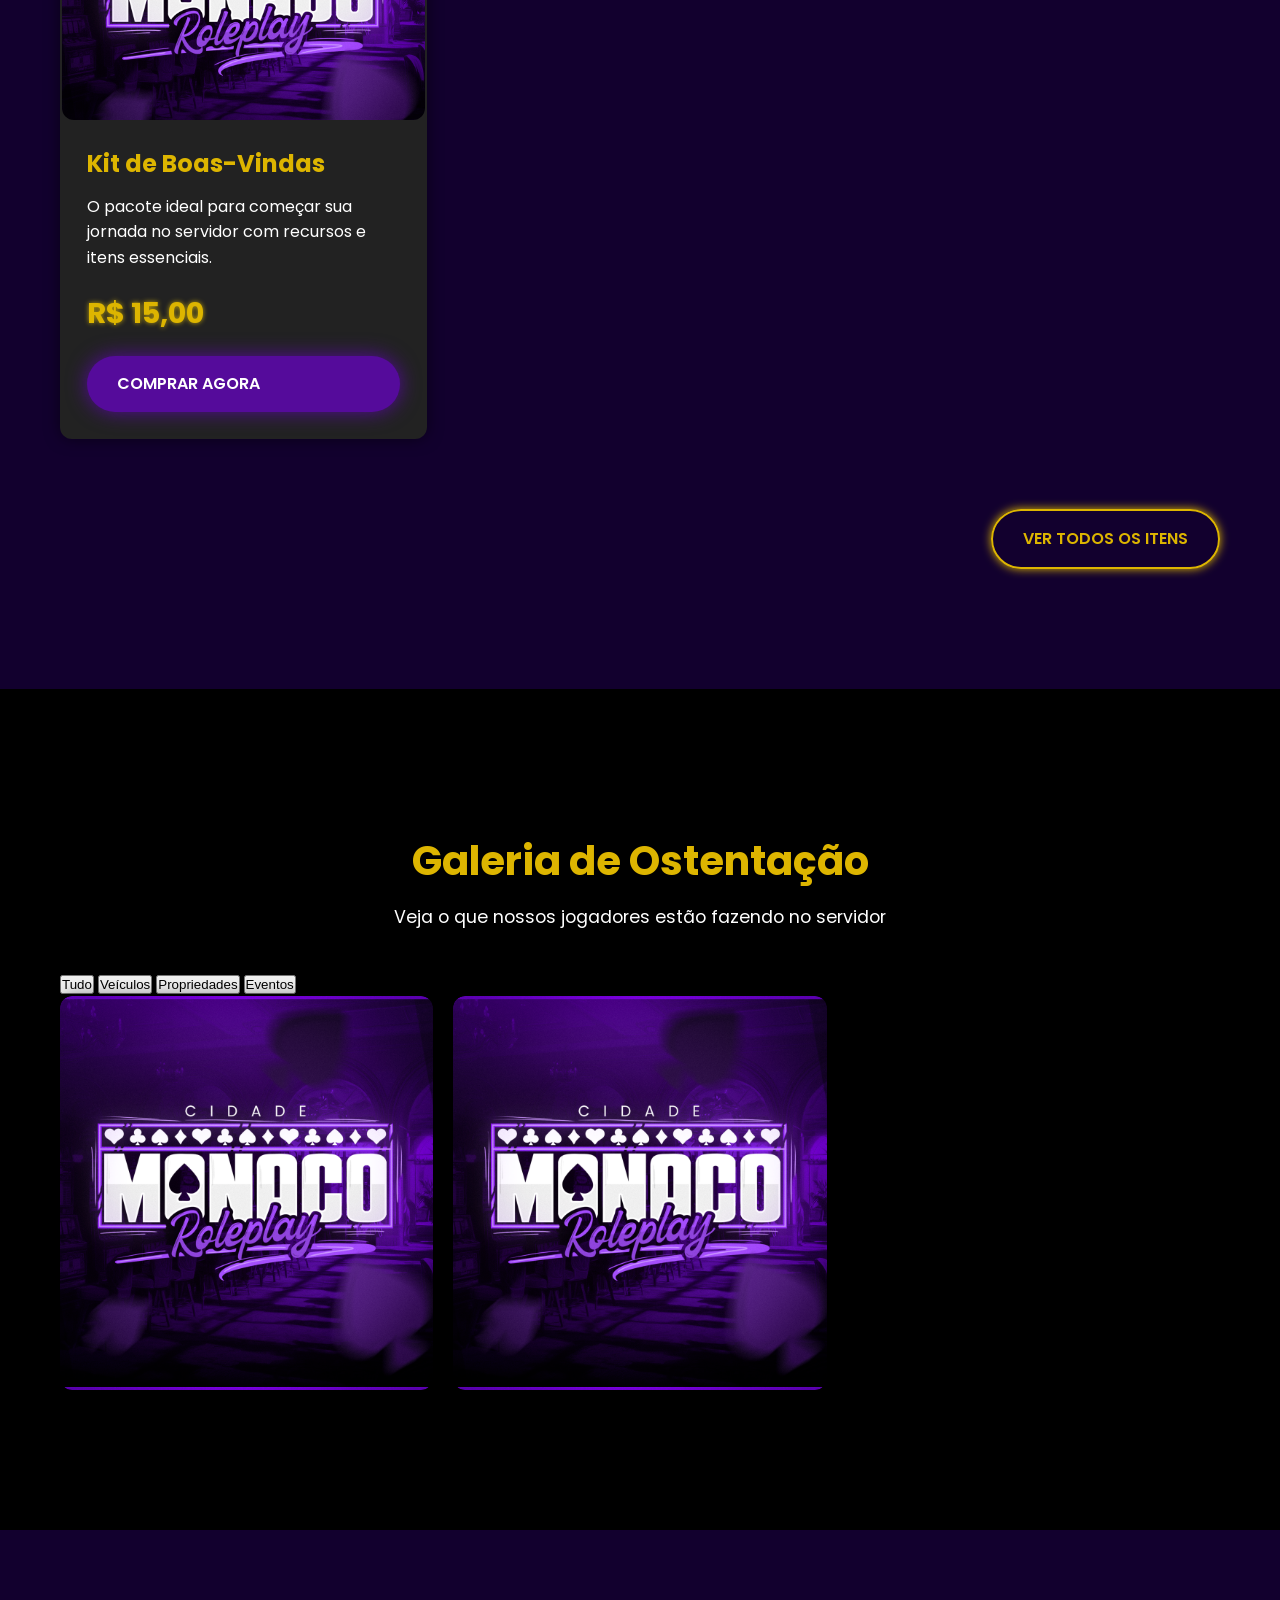
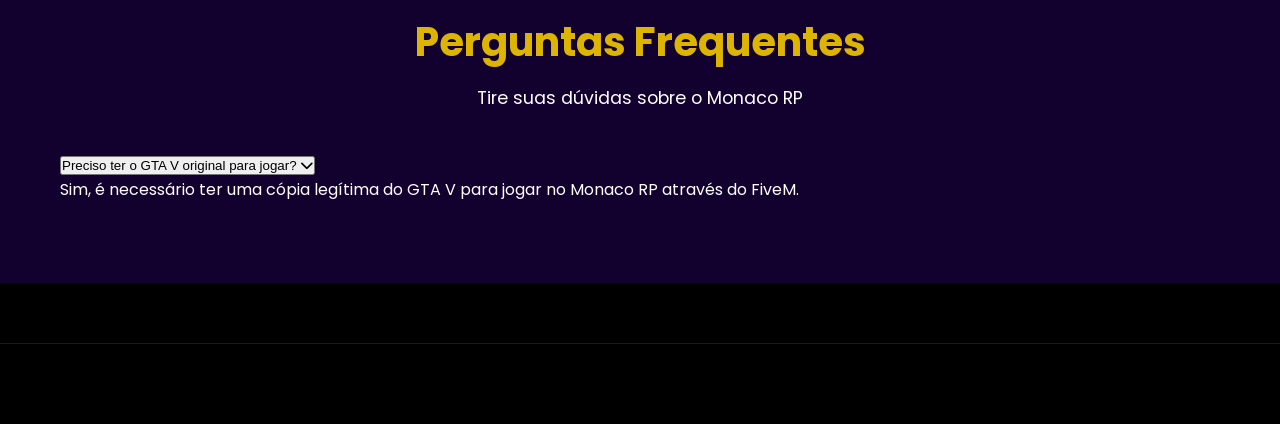
==== commit bdaa3cf3: "Update index.html" ====
--- a/index.html
+++ b/index.html
@@ -4,12 +4,13 @@
 <head>
     <meta charset="UTF-8">
     <meta name="viewport" content="width=device-width, initial-scale=1.0">
-    <title>MONACO RP - O Maior Servidor de RP da América Latina</title>
+    <title>Monaco RP - O Maior Servidor de RP da América Latina</title>
     <meta name="description" content="Viva a experiência do roleplay no GTA V de forma única no Monaco RP, o maior servidor da América Latina.">
-    <meta property="og:title" content="MONACO RP - O Maior Servidor de RP da América Latina">
+    <meta property="og:title" content="Monaco RP - O Maior Servidor de RP da América Latina">
     <meta property="og:description" content="Viva a experiência do roleplay no GTA V de forma única no Monaco RP, o maior servidor da América Latina.">
     <meta property="og:image" content="assets/img/No Background.png">
     <meta name="twitter:card" content="summary_large_image">
+    
     <link href="https://fonts.googleapis.com/css2?family=Poppins:wght@400;600;700&display=swap" rel="stylesheet">
     <link rel="stylesheet" href="https://unpkg.com/swiper/swiper-bundle.min.css" />
     <link rel="stylesheet" href="https://cdnjs.cloudflare.com/ajax/libs/font-awesome/6.4.0/css/all.min.css">
@@ -17,41 +18,21 @@
 </head>
 
 <body>
-
     <!-- Cabeçalho Dinâmico -->
     <header id="main-header"></header>
 
     <main>
-        <!-- Seção Hero -->
+        <!-- Seção Hero (principal) -->
         <section class="hero" id="hero">
-            <div class="parallax-bg"></div>
-            <div class="hero-overlay"></div>
-            <img src="assets/img/No Background.png" class="floating-icon icon1" alt="Ícone flutuante 1">
-            <img src="assets/img/No Background.png" class="floating-icon icon2" alt="Ícone flutuante 2">
-            <img src="assets/img/No Background.png" class="floating-icon icon3" alt="Ícone flutuante 3">
-            <div class="hero-content fade-up">
+            <div class="hero-content">
                 <h1>O MAIOR SERVIDOR DE RP<br>DA AMÉRICA LATINA</h1>
-                <p>Viva a experiência do roleplay no GTA V de forma única.</p>
+                <p>Viva a experiência do roleplay no GTA V de forma única no Monaco RP.</p>
                 <div class="hero-buttons">
                     <a href="#starter-pack" class="btn-primary">JOGAR AGORA</a>
                     <a href="https://discord.gg" target="_blank" class="btn-discord">
                         <i class="fab fa-discord"></i> ENTRAR NO DISCORD
                     </a>
                 </div>
-                <div class="server-stats">
-                    <div class="stat">
-                        <span class="stat-number" id="online-players">1250</span>
-                        <span class="stat-label">JOGADORES ONLINE</span>
-                    </div>
-                    <div class="stat">
-                        <span class="stat-number">24/7</span>
-                        <span class="stat-label">SERVIDOR ATIVO</span>
-                    </div>
-                </div>
-            </div>
-            <div class="scroll-indicator">
-                <span>Role para explorar</span>
-                <div class="scroll-arrow"></div>
             </div>
         </section>
 
@@ -85,35 +66,51 @@
                 <h2>Conheça os Planos</h2>
                 <p class="section-subtitle">Garanta acesso a benefícios exclusivos dentro do servidor.</p>
 
-                <div class="swiper planos-slider">
-                    <div class="swiper-wrapper">
-                        <div class="swiper-slide">
-                            <div class="plano-card">
-                                <div class="plano-header">
-                                    <img src="assets/img/4000.png" alt="Plano Básico">
-                                    <h3>Plano Básico</h3>
-                                    <div class="plano-price">R$ 19,90</div>
-                                </div>
-                                <div class="plano-body">
-                                    <ul>
-                                        <li><i class="fas fa-check"></i> Prioridade na Fila</li>
-                                        <li><i class="fas fa-check"></i> 100k em Moeda do Jogo</li>
-                                        <li><i class="fas fa-check"></i> Kit de Boas-vindas</li>
-                                        <li><i class="fas fa-check"></i> 1 Veículo Básico</li>
-                                    </ul>
-                                </div>
-                                <div class="plano-footer">
-                                    <a href="#" class="btn-primary">COMPRAR AGORA</a>
-                                </div>
-                            </div>
-                        </div>
-                        <!-- Adicione outros planos aqui -->
-                    </div>
-                    <div class="swiper-button-next"></div>
-                    <div class="swiper-button-prev"></div>
-                </div>
-            </div>
-        </section>
+                <div class="planos-container">
+                    <div class="plano-card">
+                        <div class="plano-header">
+                            <img src="assets/img/4000.png" alt="Plano Básico">
+                            <h3>Plano Básico</h3>
+                            <div class="plano-price">R$ 19,90</div>
+                        </div>
+                        <div class="plano-body">
+                            <ul>
+                                <li><i class="fas fa-check"></i> Prioridade na Fila</li>
+                                <li><i class="fas fa-check"></i> 100k em Moeda do Jogo</li>
+                                <li><i class="fas fa-check"></i> Kit de Boas-vindas</li>
+                                <li><i class="fas fa-check"></i> 1 Veículo Básico</li>
+                            </ul>
+                        </div>
+                        <div class="plano-footer">
+                            <a href="#" class="btn-primary">COMPRAR AGORA</a>
+                        </div>
+                    </div>
+
+                    <!-- Outros planos aqui -->
+                    <div class="plano-card">
+                        <div class="plano-header">
+                            <img src="assets/img/4000.png" alt="Plano VIP">
+                            <h3>Plano VIP</h3>
+                            <div class="plano-price">R$ 39,90</div>
+                        </div>
+                        <div class="plano-body">
+                            <ul>
+                                <li><i class="fas fa-check"></i> Prioridade na Fila</li>
+                                <li><i class="fas fa-check"></i> 250k em Moeda do Jogo</li>
+                                <li><i class="fas fa-check"></i> Kit de Boas-vindas Aprimorado</li>
+                                <li><i class="fas fa-check"></i> 2 Veículos VIP</li>
+                            </ul>
+                        </div>
+                        <div class="plano-footer">
+                            <a href="#" class="btn-primary">COMPRAR AGORA</a>
+                        </div>
+                    </div>
+
+                    <!-- Continue adicionando outros planos aqui -->
+                </div>
+            </div>
+        </section>
+
 
         <!-- Seção Loja -->
         <section id="loja" class="fade-up">
@@ -132,7 +129,7 @@
                             <a href="#" class="btn-primary">COMPRAR AGORA</a>
                         </div>
                     </div>
-                    <!-- Outros itens da loja aqui -->
+                    <!-- Adicione outros itens da loja aqui -->
                 </div>
                 <div class="botoes-container-align">
                     <a href="#" class="btn-outline">VER TODOS OS ITENS</a>
@@ -145,12 +142,14 @@
             <div class="container">
                 <h2>Galeria de Ostentação</h2>
                 <p class="section-subtitle">Veja o que nossos jogadores estão fazendo no servidor</p>
+                
                 <div class="gallery-filters">
                     <button class="filter-btn active" data-filter="all">Tudo</button>
                     <button class="filter-btn" data-filter="vehicles">Veículos</button>
                     <button class="filter-btn" data-filter="properties">Propriedades</button>
                     <button class="filter-btn" data-filter="events">Eventos</button>
                 </div>
+
                 <div class="galeria-grid">
                     <div class="galeria-item" data-category="vehicles">
                         <img src="assets/img/4000.png" alt="Supercarro no Monaco RP">
@@ -159,10 +158,20 @@
                             <p>Veículo disponível no Plano Magnata</p>
                         </div>
                     </div>
-                    <!-- Outras imagens aqui -->
-                </div>
-            </div>
-        </section>
+
+                    <div class="galeria-item" data-category="properties">
+                        <img src="assets/img/4000.png" alt="Mansão de Luxo">
+                        <div class="gallery-overlay">
+                            <h3>Mansão de Luxo</h3>
+                            <p>Interior personalizável</p>
+                        </div>
+                    </div>
+
+                    <!-- Outras imagens da galeria aqui -->
+                </div>
+            </div>
+        </section>
+
 
         <!-- Seção FAQ -->
         <section id="faq" class="fade-up">
@@ -179,7 +188,7 @@
                             <p>Sim, é necessário ter uma cópia legítima do GTA V para jogar no Monaco RP através do FiveM.</p>
                         </div>
                     </div>
-                    <!-- Outras perguntas aqui -->
+                    <!-- Adicione outras perguntas aqui -->
                 </div>
             </div>
         </section>
--- a/assets/css/style.css
+++ b/assets/css/style.css
@@ -50,11 +50,40 @@
     color: var(--gold);
 }
 
+/* Ajustando espaçamento entre as seções */
+section {
+    padding: 80px 0;
+    position: relative;
+    background-color: var(--dark-purple-bg);
+    margin-bottom: 60px; /* Adiciona um espaçamento entre as seções */
+}
+
+section:nth-of-type(odd) {
+    background-color: var(--black);
+}
+
+/* Seções de destaque, como Hero */
+.hero {
+    padding: 120px 0; /* Aumenta o espaçamento no topo e fundo da seção Hero */
+    text-align: center;
+}
+
 .section-subtitle {
     text-align: center;
     margin-bottom: 40px;
     color: var(--white);
     font-size: 1.1rem;
+}
+
+.container {
+    max-width: 1200px;
+    margin: 0 auto;
+    padding: 0 20px; /* Ajuste o padding para garantir que o conteúdo não fique colado nas bordas */
+}
+
+/* Ajustando o espaçamento do cabeçalho (header) */
+#main-header {
+    padding: 20px 0;
 }
 
 /* ========================================================= */
@@ -311,28 +340,43 @@
     margin-right: 10px;
 }
 
-/* ========================================================= */
-/* === 7. SEÇÃO PLANOS === */
-/* ========================================================= */
+/* Seção de Planos */
+.planos-container {
+    display: grid;
+    grid-template-columns: repeat(3, 1fr); /* Exibe 3 colunas em telas grandes */
+    gap: 30px;
+}
+
 .plano-card {
     background-color: #222;
     border: 2px solid transparent;
     border-radius: 15px;
     padding: 30px;
     text-align: center;
-    transition: transform 0.3s ease-in-out, box-shadow 0.3s ease-in-out, border-color 0.3s ease-in-out;
-    cursor: pointer;
+    transition: transform 0.3s ease, box-shadow 0.3s ease;
 }
 
 .plano-card:hover {
     transform: translateY(-10px);
-    border-color: var(--purple);
     box-shadow: 0 15px 40px rgba(255, 193, 7, 0.4);
 }
 
-.plano-popular {
-    position: relative;
-    border-color: var(--gold);
+.plano-header img {
+    height: 150px;
+    margin-bottom: 15px;
+}
+
+.plano-footer a {
+    text-decoration: none;
+    background-color: var(--purple);
+    color: var(--white);
+    padding: 10px 20px;
+    border-radius: 10px;
+    transition: background-color 0.3s ease;
+}
+
+.plano-footer a:hover {
+    background-color: var(--gold);
 }
 
 .popular-badge {
@@ -387,7 +431,7 @@
 /* ========================================================= */
 .itens-container {
     display: grid;
-    grid-template-columns: repeat(3, 1fr);
+    grid-template-columns: repeat(3, 1fr); /* Exibe 3 colunas em telas grandes */
     gap: 30px;
 }
 
@@ -408,7 +452,6 @@
     box-shadow: 0 0 25px rgba(138, 43, 226, 0.5);
     border-color: var(--gold);
 }
-
 .item-image {
     height: 250px;
     overflow: hidden;
@@ -453,12 +496,10 @@
     text-shadow: 0 0 5px rgba(255, 215, 0, 0.7);
 }
 
-/* ========================================================= */
-/* === 9. SEÇÃO GALERIA === */
-/* ========================================================= */
+/* Seção de Galeria */
 .galeria-grid {
     display: grid;
-    grid-template-columns: repeat(auto-fit, minmax(300px, 1fr));
+    grid-template-columns: repeat(3, 1fr); /* 3 colunas em telas grandes */
     gap: 20px;
 }
 
@@ -499,3 +540,196 @@
 .gallery-overlay h3, .gallery-overlay p {
     color: var(--white);
 }
+
+/* Responsividade para telas grandes (Desktops) */
+@media (max-width: 1200px) {
+    .itens-container {
+        grid-template-columns: repeat(2, 1fr); /* Exibe 2 colunas em telas médias */
+    }
+
+    .planos-slider {
+        width: 80%;
+    }
+}
+
+/* Responsividade para telas médias (Tablets) */
+@media (max-width: 768px) {
+    html {
+        font-size: 14px;
+    }
+
+    .itens-container {
+        grid-template-columns: 1fr; /* Exibe 1 coluna em telas pequenas */
+    }
+
+    .swiper-button-next, .swiper-button-prev {
+        font-size: 16px;
+    }
+    
+    .hero-content h1 {
+        font-size: 2.5rem;
+    }
+
+    .hero-buttons {
+        flex-direction: column;
+        gap: 15px;
+    }
+
+    .planos-slider {
+        width: 100%;
+    }
+}
+
+/* Responsividade para telas muito pequenas (Celulares) */
+@media (max-width: 576px) {
+    .itens-container {
+        grid-template-columns: 1fr; /* Exibe 1 coluna em dispositivos móveis */
+    }
+
+    .botoes-container-align {
+        text-align: center;
+    }
+
+    .swiper-button-next, .swiper-button-prev {
+        font-size: 14px;
+    }
+}
+
+/* Responsividade para telas grandes (Desktops) */
+@media (max-width: 1200px) {
+    .planos-container {
+        grid-template-columns: repeat(2, 1fr); /* Exibe 2 colunas em telas médias */
+    }
+
+    .galeria-grid {
+        grid-template-columns: repeat(2, 1fr); /* Exibe 2 colunas na galeria em telas médias */
+    }
+}
+
+/* Responsividade para telas médias (Tablets) */
+@media (max-width: 768px) {
+    .planos-container {
+        grid-template-columns: 1fr; /* Exibe 1 coluna em telas pequenas */
+    }
+
+    .galeria-grid {
+        grid-template-columns: 1fr; /* Exibe 1 coluna na galeria em telas pequenas */
+    }
+
+    .swiper-button-next, .swiper-button-prev {
+        font-size: 16px;
+    }
+
+    .hero-content h1 {
+        font-size: 2.5rem;
+    }
+
+    .hero-buttons {
+        flex-direction: column;
+        gap: 15px;
+    }
+}
+
+/* Estilo para os botões no final das seções */
+.botoes-container-align {
+    display: flex;
+    justify-content: flex-end; /* Alinha o botão à direita */
+    margin-top: 30px; /* Adiciona um espaçamento acima do botão */
+    margin-bottom: 20px; /* Adiciona um espaçamento abaixo do botão */
+}
+
+/* Botão de "ver todos os itens" */
+/* Botões "Ver Todos" */
+.btn-outline {
+    background-color: transparent;
+    color: var(--gold);
+    border: 2px solid var(--gold);
+    box-shadow: 0 0 10px var(--gold);
+    padding: 15px 30px;
+    border-radius: 50px;
+    text-align: center;
+    font-weight: 600;
+    transition: background-color 0.3s ease, box-shadow 0.3s ease, transform 0.3s ease;
+    text-decoration: none;
+    margin-top: 20px; /* Adiciona um espaçamento em cima do botão */
+}
+
+.btn-outline:hover {
+    background-color: var(--gold);
+    color: var(--black);
+    box-shadow: 0 10px 30px var(--gold);
+    transform: translateY(-5px);
+}
+
+
+.botoes-container-align {
+    display: flex;
+    justify-content: flex-end; /* Mantém o botão alinhado à direita */
+    margin-top: 50px; /* Aumenta o espaçamento superior */
+    margin-bottom: 40px; /* Aumenta o espaçamento inferior */
+}
+
+/* Ajustes nas imagens dentro das seções */
+.starter-image img,
+.item-image img,
+.galeria-item img {
+    width: 100%;
+    border-radius: var(--border-radius);
+    margin-bottom: 20px; /* Adiciona espaçamento abaixo das imagens */
+}
+
+/* Ajustes no conteúdo das seções */
+.starter-info h3,
+.plano-header h3 {
+    margin-bottom: 20px; /* Aumenta o espaçamento entre o título e o conteúdo abaixo */
+}
+
+.starter-features li,
+.plano-body li {
+    margin-bottom: 15px; /* Dá mais espaço entre os itens da lista */
+}
+
+/* Ajuste de Responsividade */
+@media (max-width: 1200px) {
+    .container {
+        padding: 0 20px;
+    }
+    section {
+        margin-bottom: 50px; /* Reduz o espaçamento entre as seções em telas menores */
+    }
+}
+
+@media (max-width: 768px) {
+    .hero {
+        padding: 80px 0; /* Diminui o espaçamento superior e inferior da seção Hero em telas médias */
+    }
+
+    .itens-container {
+        grid-template-columns: 1fr; /* Exibe 1 item por vez em telas pequenas */
+    }
+
+    .planos-container {
+        grid-template-columns: 1fr; /* Exibe 1 plano por vez em telas pequenas */
+    }
+
+    .btn-outline {
+        width: 100%; /* Faz o botão ocupar toda a largura em telas pequenas */
+    }
+}
+
+/* Rodapé */
+#main-footer {
+    padding: 40px 0;
+    background-color: var(--black);
+    text-align: center;
+    border-top: 1px solid rgba(255, 255, 255, 0.1);
+}
+
+#main-footer .social-media {
+    margin-bottom: 20px;
+}
+
+#main-footer p {
+    color: var(--white);
+    font-size: 1rem;
+}
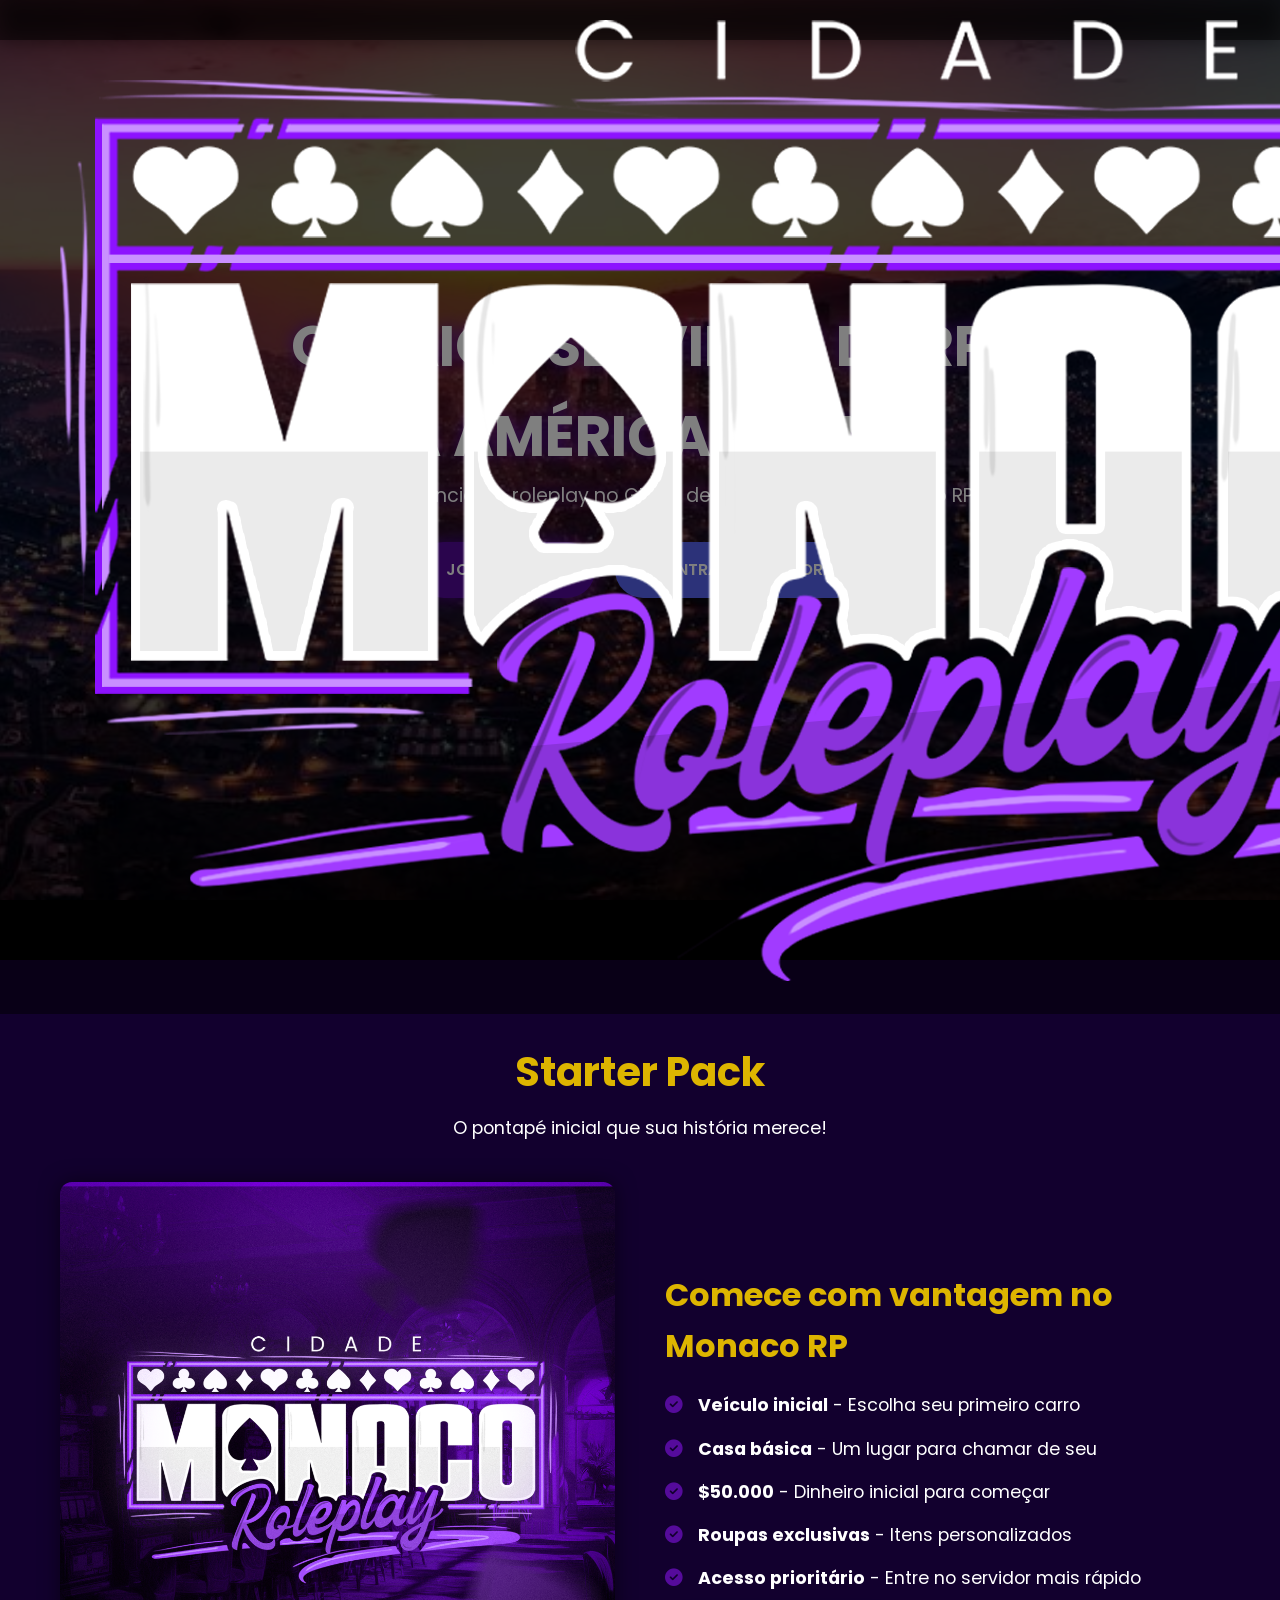
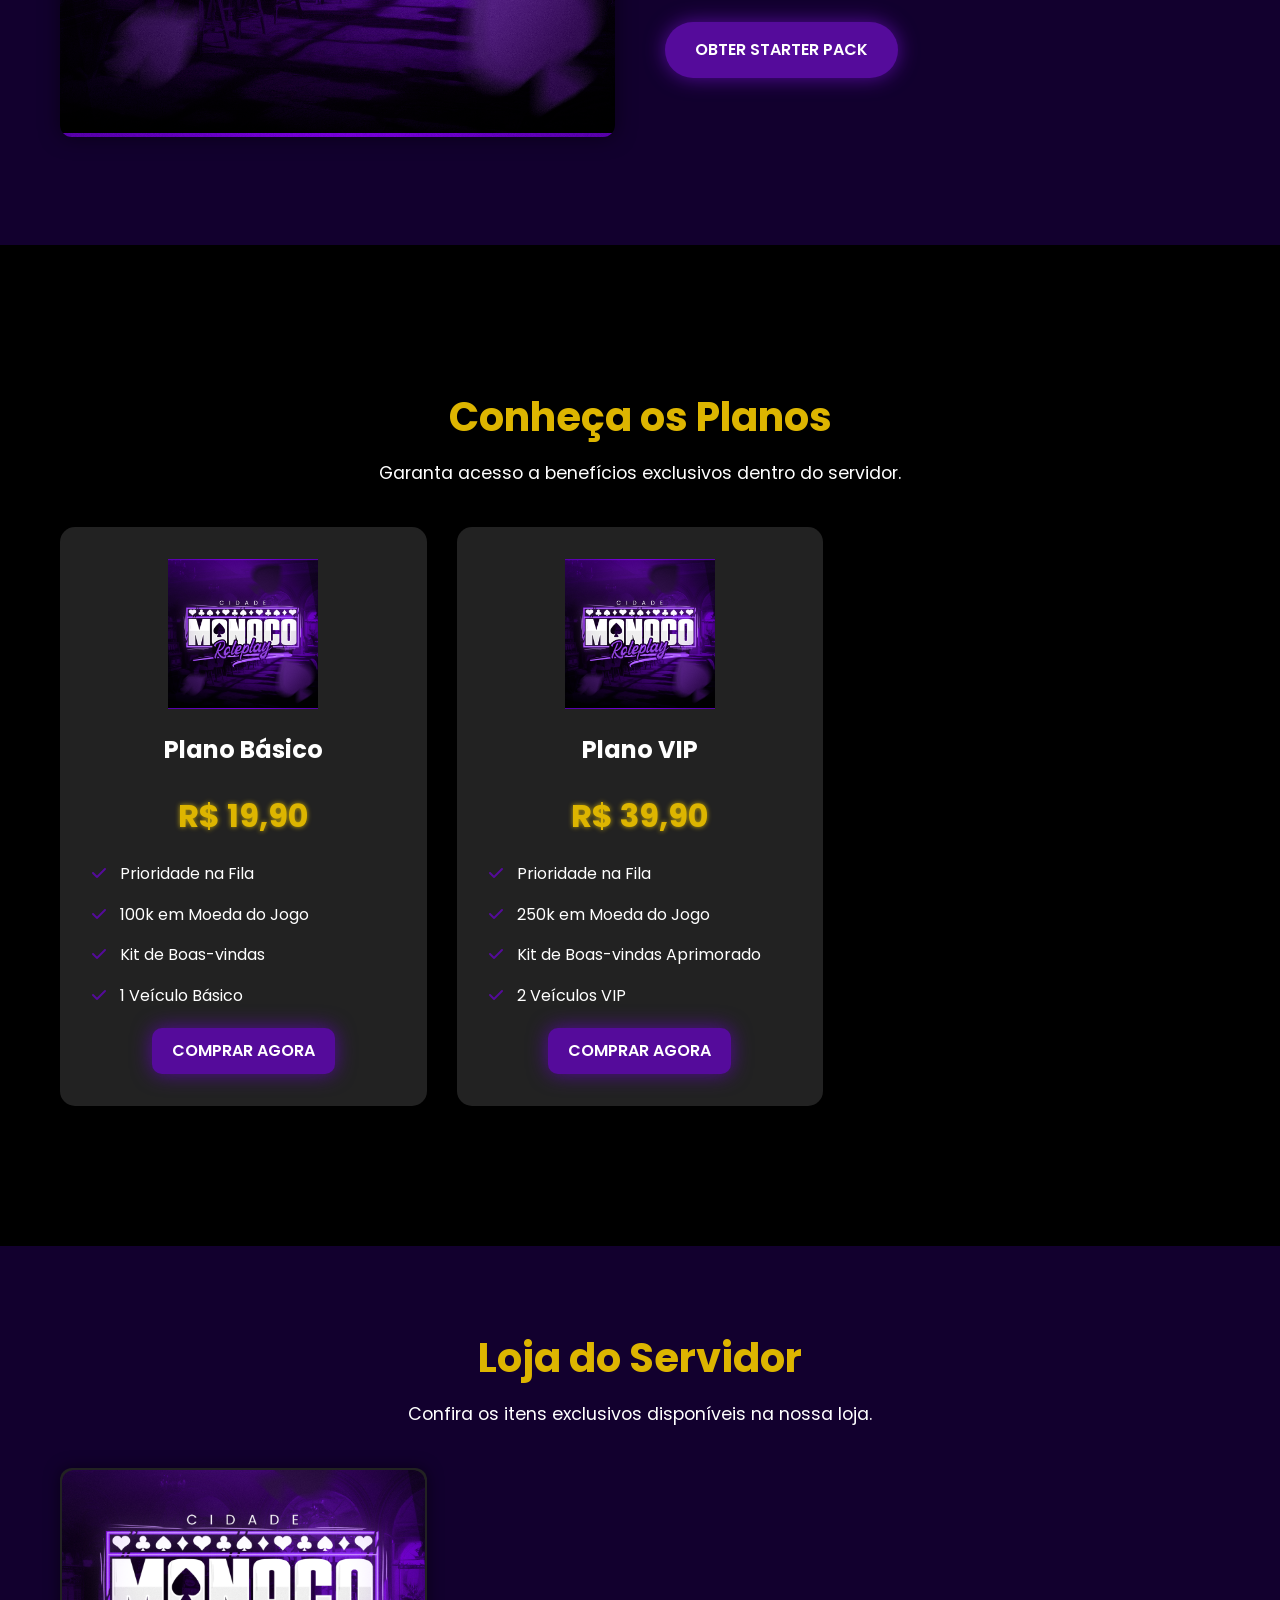
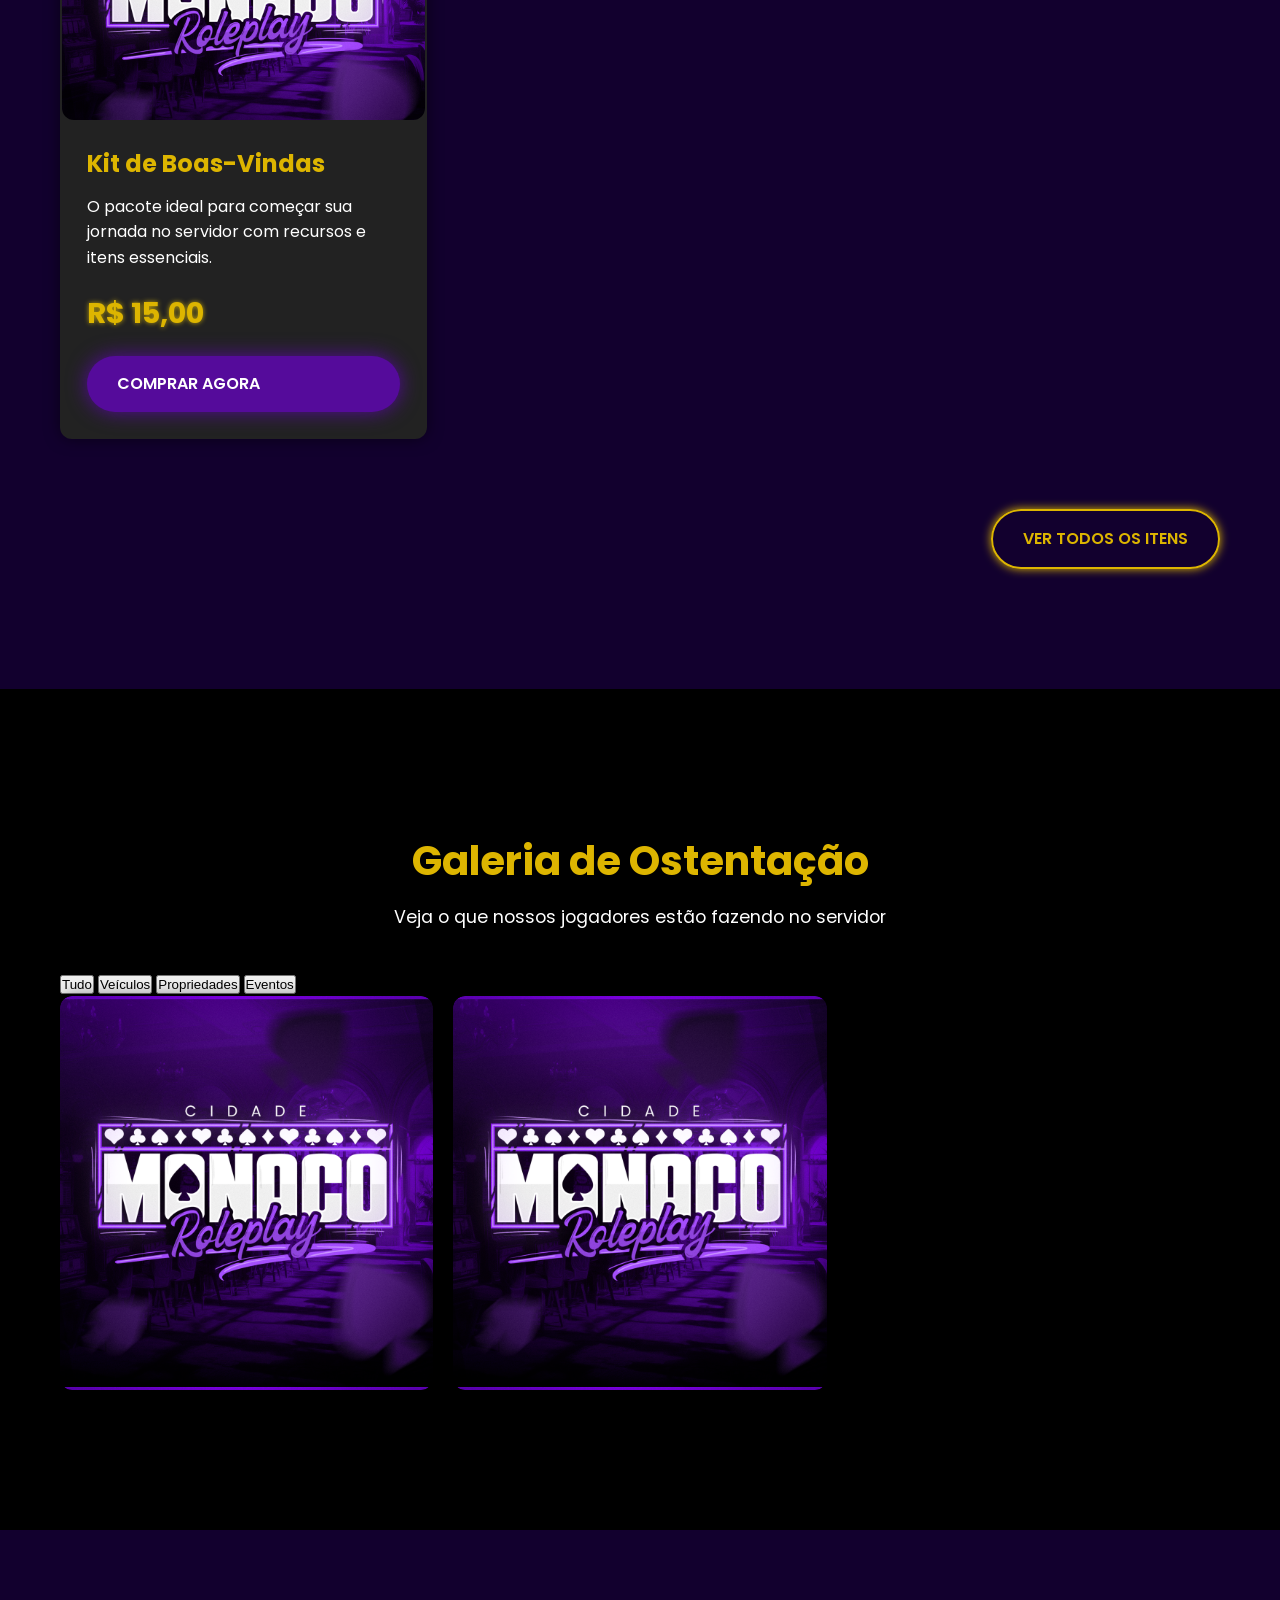
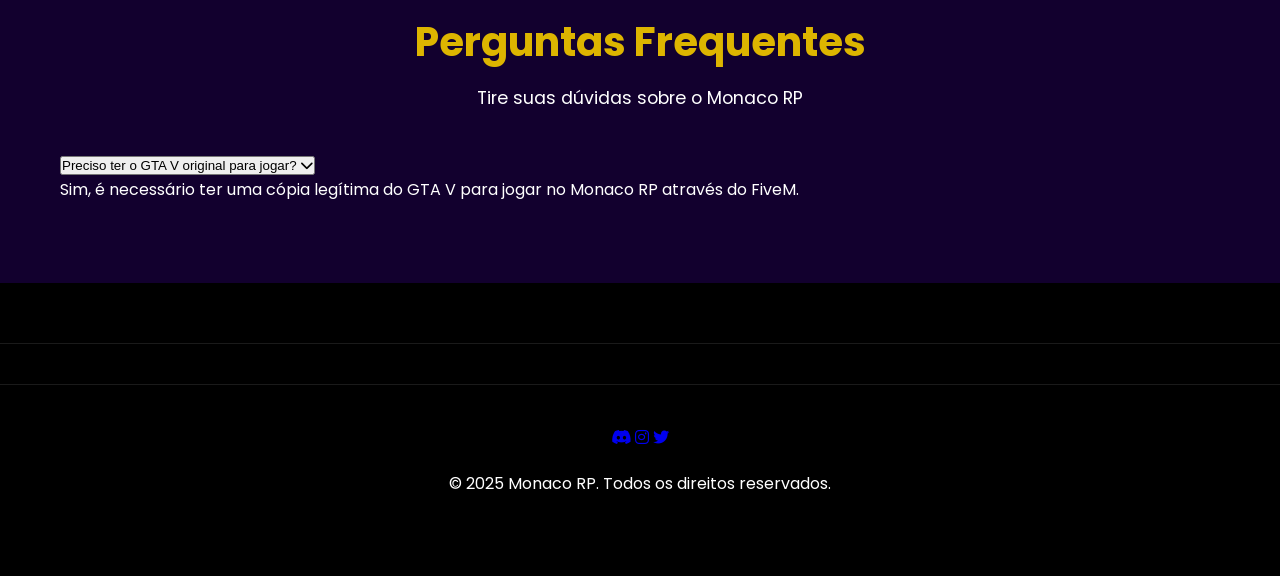
==== commit 010b931b: "Update index.html" ====
--- a/index.html
+++ b/index.html
@@ -196,8 +196,10 @@
 
     <!-- Rodapé Dinâmico -->
     <footer id="main-footer"></footer>
-
-    <script src="assets/js/script.js"></script>
+    
+    <!-- Script JavaScript -->
+    <script type="module" src="./assets/js/script.js"></script>
+
 </body>
 
 </html>
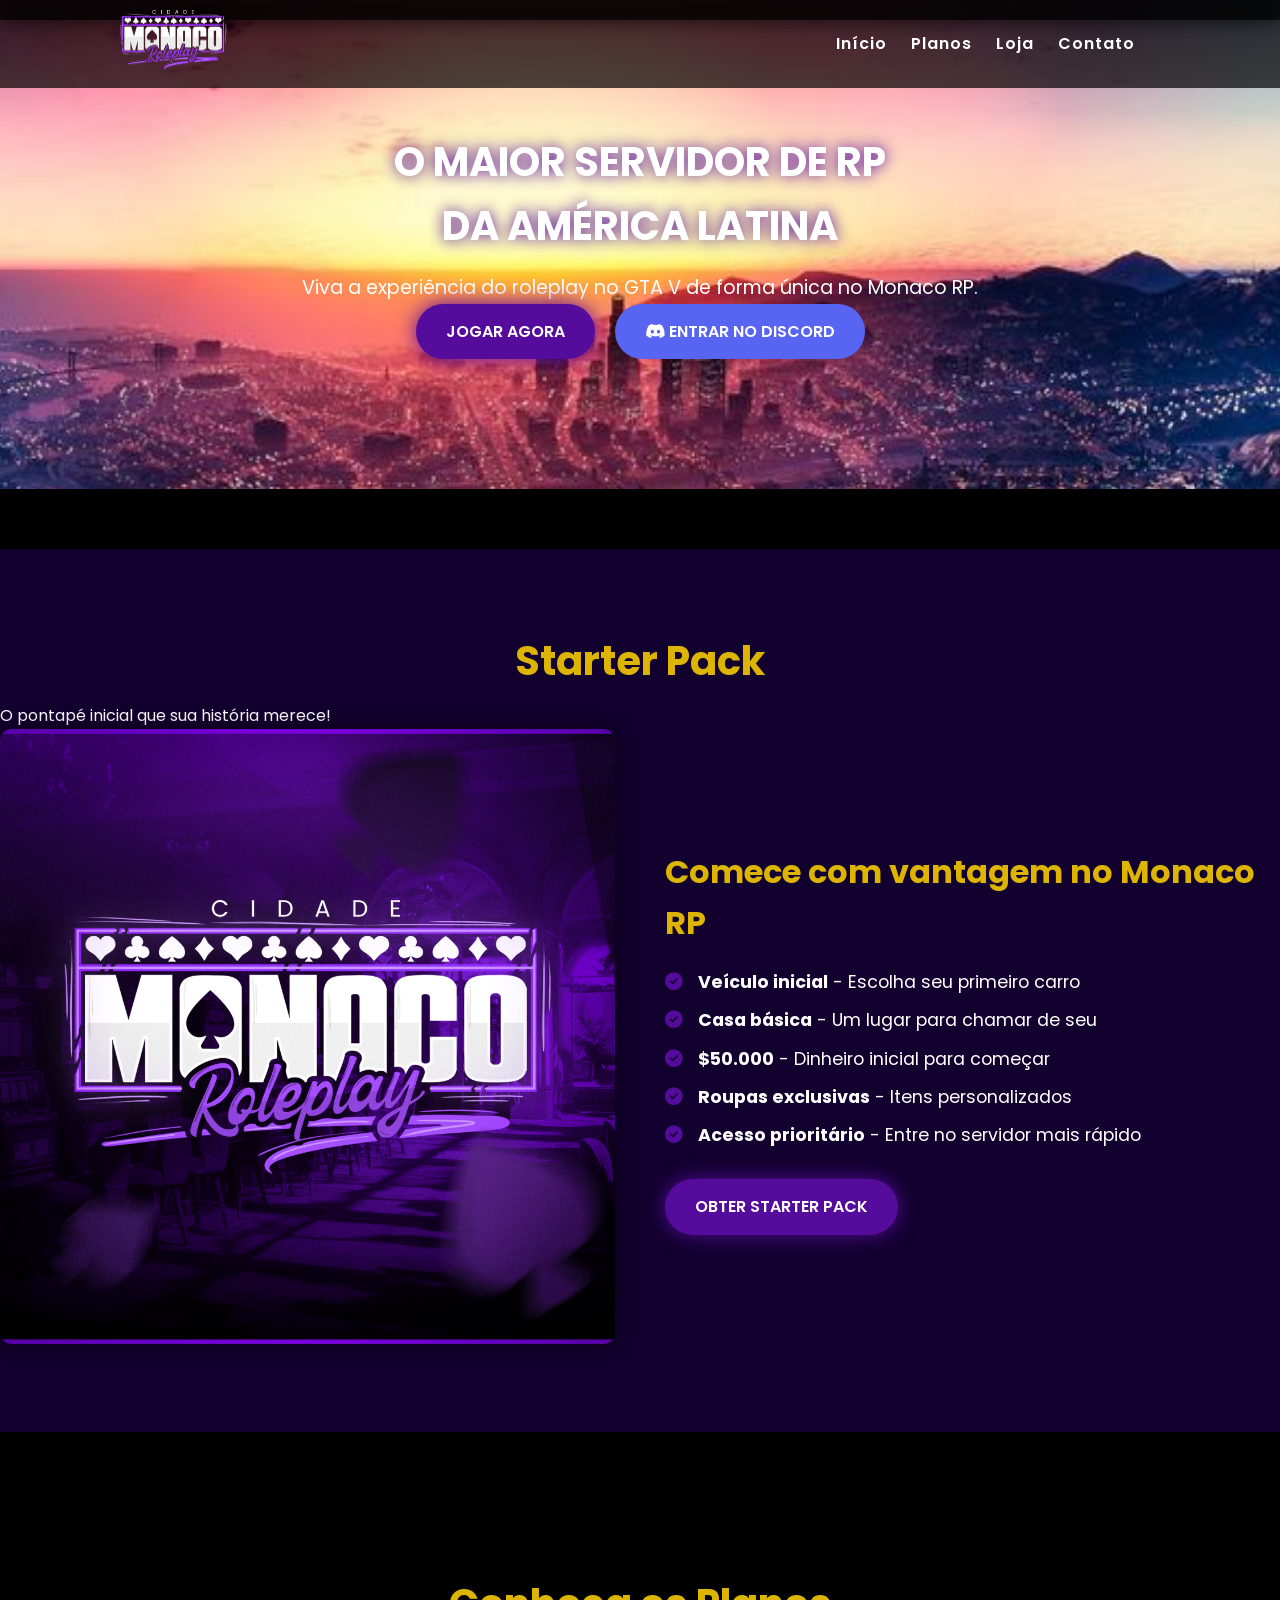
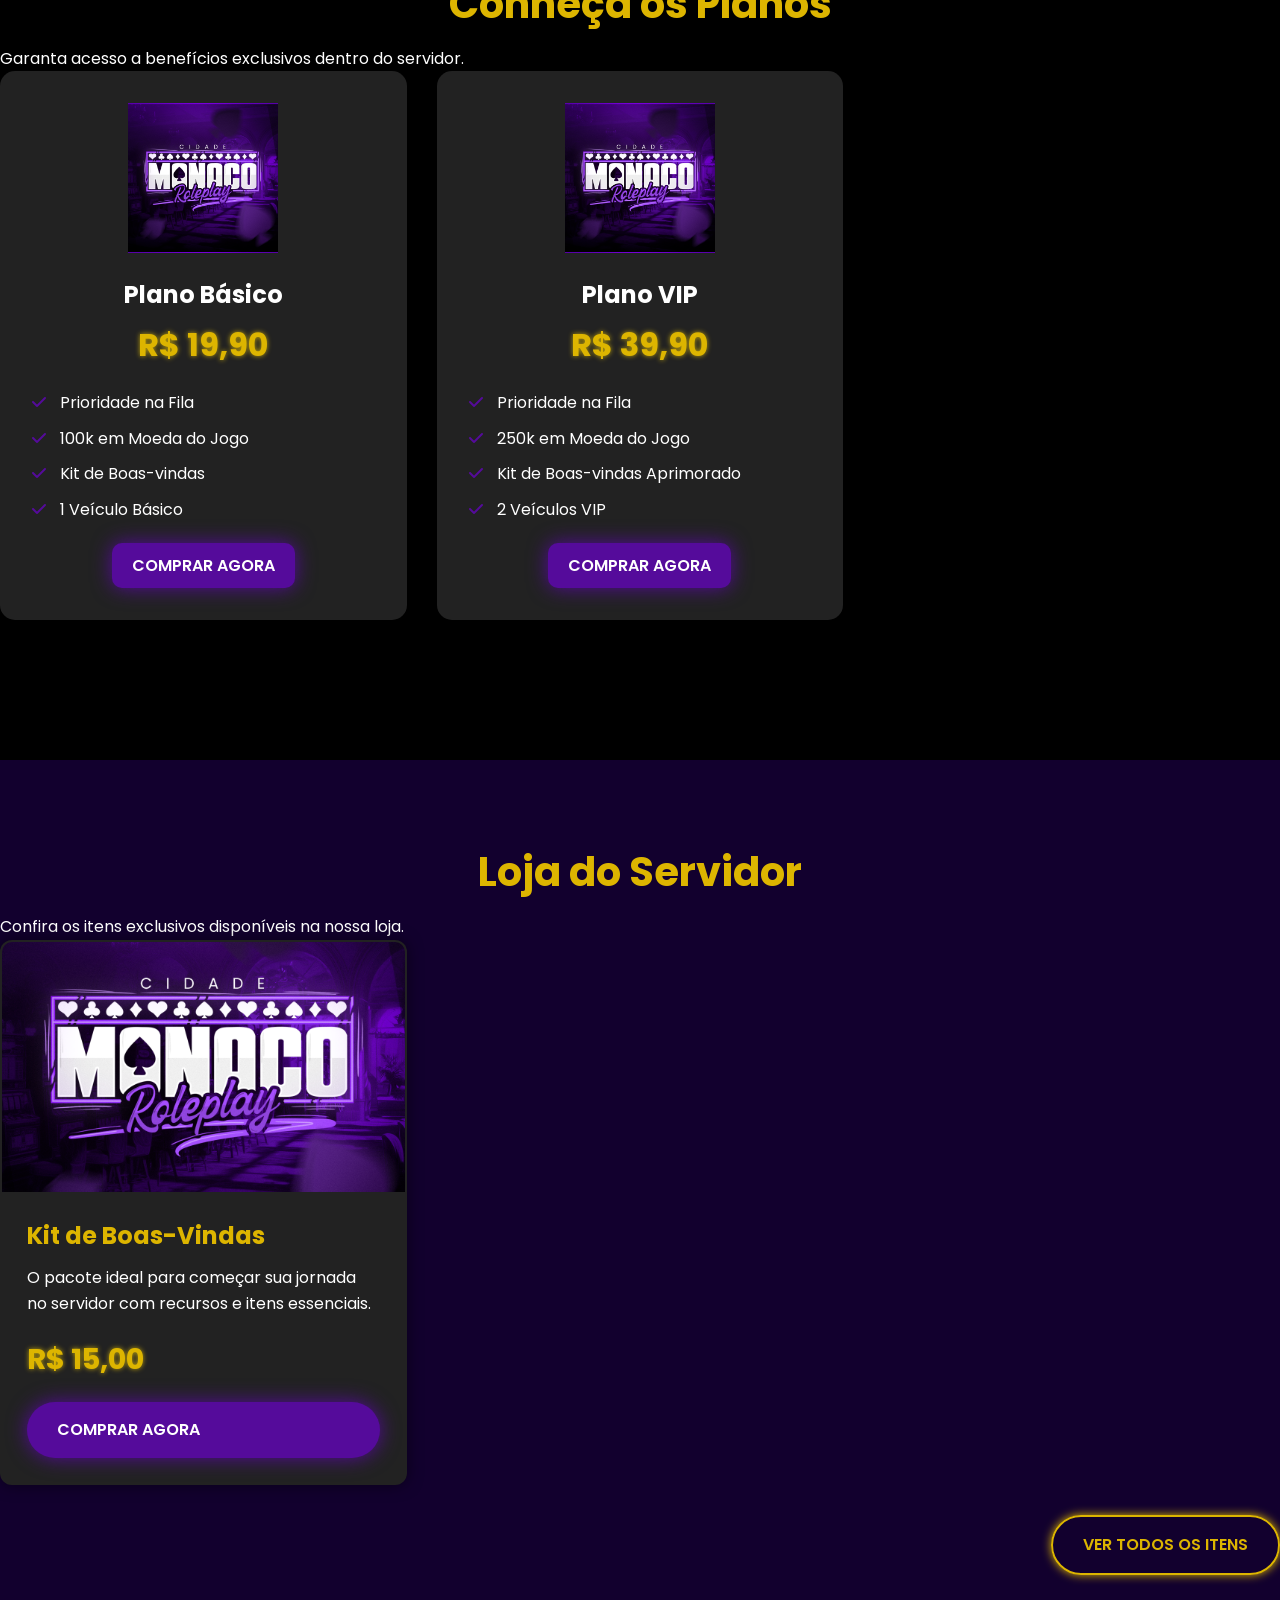
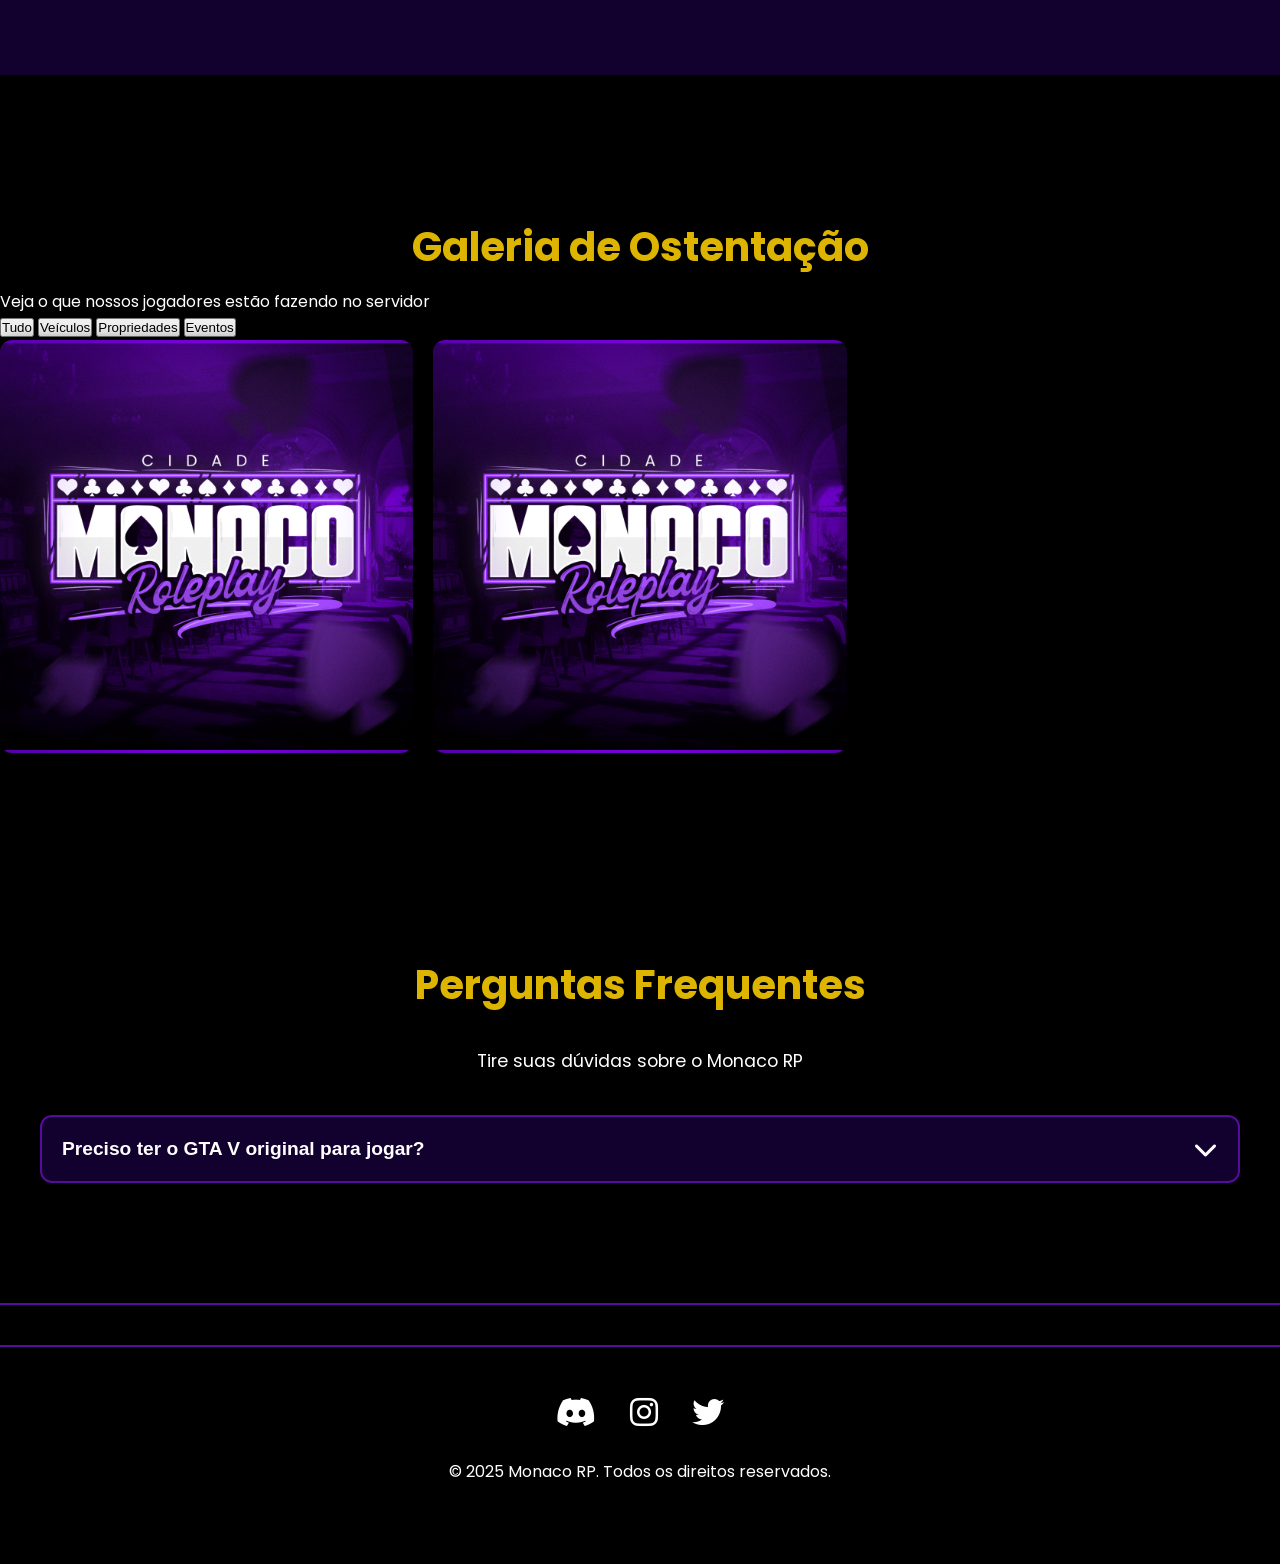
==== commit 42b7a40a: "att header" ====
--- a/index.html
+++ b/index.html
@@ -10,7 +10,7 @@
     <meta property="og:description" content="Viva a experiência do roleplay no GTA V de forma única no Monaco RP, o maior servidor da América Latina.">
     <meta property="og:image" content="assets/img/No Background.png">
     <meta name="twitter:card" content="summary_large_image">
-    
+
     <link href="https://fonts.googleapis.com/css2?family=Poppins:wght@400;600;700&display=swap" rel="stylesheet">
     <link rel="stylesheet" href="https://unpkg.com/swiper/swiper-bundle.min.css" />
     <link rel="stylesheet" href="https://cdnjs.cloudflare.com/ajax/libs/font-awesome/6.4.0/css/all.min.css">
@@ -22,6 +22,7 @@
     <header id="main-header"></header>
 
     <main>
+
         <!-- Seção Hero (principal) -->
         <section class="hero" id="hero">
             <div class="hero-content">
--- a/assets/css/style.css
+++ b/assets/css/style.css
@@ -62,94 +62,43 @@
     background-color: var(--black);
 }
 
-/* Seções de destaque, como Hero */
-.hero {
-    padding: 120px 0; /* Aumenta o espaçamento no topo e fundo da seção Hero */
-    text-align: center;
-}
-
-.section-subtitle {
-    text-align: center;
-    margin-bottom: 40px;
-    color: var(--white);
-    font-size: 1.1rem;
-}
-
-.container {
-    max-width: 1200px;
-    margin: 0 auto;
-    padding: 0 20px; /* Ajuste o padding para garantir que o conteúdo não fique colado nas bordas */
-}
-
-/* Ajustando o espaçamento do cabeçalho (header) */
-#main-header {
-    padding: 20px 0;
-}
-
-/* ========================================================= */
-/* === 3. UTILITÁRIOS E ANIMAÇÕES === */
-/* ========================================================= */
-.btn-primary, .btn-discord, .btn-outline {
-    display: inline-block;
-    padding: 15px 30px;
-    border-radius: 50px;
-    text-decoration: none;
-    font-weight: 600;
-    transition: transform 0.3s ease, box-shadow 0.3s ease;
-}
-
-.btn-primary {
-    background-color: var(--purple);
-    color: var(--white);
-    border: none;
-    box-shadow: 0 0 20px var(--purple);
-}
-
-.btn-discord {
-    background-color: #5865F2;
-    color: var(--white);
-    border: none;
-}
-
-.btn-outline {
-    background-color: transparent;
-    color: var(--gold);
-    border: 2px solid var(--gold);
-    box-shadow: 0 0 10px var(--gold);
-}
-
-.btn-primary:hover, .btn-discord:hover, .btn-outline:hover {
-    transform: translateY(-5px);
-    box-shadow: 0 10px 30px var(--purple);
-}
-
-.btn-discord:hover {
-    box-shadow: 0 10px 30px #5865F2;
-}
-
-/* ========================================================= */
-/* === 4. HEADER E NAVEGAÇÃO === */
+/* ========================================================= */
+/* === 3. HEADER === */
 /* ========================================================= */
 #main-header {
     position: fixed;
     top: 0;
     left: 0;
     width: 100%;
-    padding: 20px 0;
+    padding: 10px 100px; /* Ajuste o padding para dar mais espaçamento no header */
+    background-color: rgba(0, 0, 0, 0.7); /* Fundo transparente */
+    backdrop-filter: blur(10px); /* Efeito de desfoque no fundo */
     z-index: 1000;
-    transition: background-color 0.3s ease;
-    background-color: rgba(0, 0, 0, 0.5); 
-    backdrop-filter: blur(10px);
-}
-
-#main-header.scrolled {
-    background-color: rgba(0, 0, 0, 0.7);
-}
-
+}
+
+#main-header .logo img {
+    max-width: 100%; /* Garante que a imagem da logo não ultrapasse o limite do header */
+    height: auto; /* Mantém a proporção original da imagem */
+    max-height: 60px; /* Define uma altura máxima para a logo */
+    object-fit: contain; /* Garante que a imagem será contida no header */
+}
+
+/* Para o conteúdo dentro do header (como logo e menu) */
 .navbar {
     display: flex;
     justify-content: space-between;
     align-items: center;
+    width: 100%; /* Garante que o menu ocupe toda a largura */
+}
+
+.logo {
+    flex: 1;
+}
+
+.logo img {
+    max-width: 100%;
+    max-height: 60px;
+    object-fit: contain;
 }
 
 .logo a {
@@ -160,21 +109,38 @@
     text-shadow: 0 0 10px var(--purple);
 }
 
+/* Ajustes no menu do header para desktop */
 .menu {
-    list-style: none;
-    display: flex;
-    gap: 30px;
-}
-
+    display: flex;
+    justify-content: center; /* Alinha o menu horizontalmente */
+    gap: 40px; /* Aumenta o espaço entre os itens do menu */
+    list-style: none; /* Remove os pontos da lista */
+    margin: 5px; /* Ajusta a margem para centralizar verticalmente */
+    
+}
+
+.menu li {
+    display: inline-block; /* Garante que os itens fiquem alinhados na horizontal */
+    padding-right: 20px;
+}
+
+/* Efeito de hover no menu */
 .menu li a {
     color: var(--white);
     text-decoration: none;
     font-weight: 600;
     font-size: 1rem;
     position: relative;
-    transition: color 0.3s ease;
-}
-
+    transition: color 0.3s ease, text-shadow 0.3s ease;
+}
+
+/* Efeito hover nos itens do menu */
+.menu li a:hover {
+    color: var(--gold);
+    text-shadow: 0 0 10px var(--gold);
+}
+
+/* Linha dourada que aparece ao passar o mouse sobre os itens */
 .menu li a::after {
     content: '';
     position: absolute;
@@ -186,17 +152,129 @@
     transition: width 0.3s ease;
 }
 
+/* Expande a linha ao passar o mouse */
 .menu li a:hover::after {
     width: 100%;
 }
 
-/* ========================================================= */
-/* === 5. SEÇÃO HERO === */
+/* Ajuste de responsividade para o menu hambúrguer em telas pequenas */
+@media (max-width: 768px) {
+    /* Torna o menu vertical em telas pequenas */
+    .menu {
+        display: none; /* Esconde o menu inicialmente */
+        flex-direction: column;
+        gap: 20px;
+        align-items: center;
+        background-color: var(--black);
+        position: absolute;
+        top: 0;
+        left: 0;
+        width: 100%;
+        height: 100vh;
+        justify-content: center;
+        z-index: 999;
+    }
+
+    /* Exibe o ícone do hamburger em telas pequenas */
+    .hamburger {
+        display: block; /* Exibe o botão de menu hamburger */
+    }
+
+    /* Torna o menu visível quando o menu hamburger é ativado */
+    .menu.active {
+        display: flex; /* Torna o menu visível quando a classe 'active' é adicionada */
+    }
+
+    /* Ajuste para o logo na versão mobile */
+    .logo img {
+        max-height: 50px; /* Reduz o tamanho da logo no mobile */
+    }
+}
+
+/* Esconde o hambúrguer em telas grandes (desktop) */
+.hamburger {
+    display: none; /* Esconde o menu hamburger no desktop */
+    background: none;
+    border: none;
+    color: var(--white);
+    font-size: 1.8rem;
+    cursor: pointer;
+}
+
+/* Exibe o hambúrguer em telas pequenas (celulares e tablets) */
+@media (max-width: 768px) {
+    .hamburger {
+        display: block; /* Exibe o hambúrguer em telas pequenas */
+    }
+    .menu {
+        display: none; /* Esconde o menu em telas pequenas */
+        flex-direction: column; /* Torna o menu vertical em dispositivos móveis */
+        align-items: center;
+        gap: 15px;
+        background-color: var(--black); /* Fundo preto para o menu */
+        position: absolute;
+        top: 80px;
+        left: 0;
+        width: 100%;
+        z-index: 9999;
+    }
+    .menu.active {
+        display: flex; /* Exibe o menu quando a classe 'active' for adicionada */
+    }
+}
+
+/* Para o conteúdo dentro do header (como logo e menu) */
+.navbar {
+    display: flex;
+    justify-content: space-between;
+    align-items: center;
+    padding: 0 20px; /* Define um espaçamento interno */
+}
+
+.menu {
+    display: flex;
+    gap: 30px; /* Espaçamento entre os itens do menu */
+}
+
+/* Para os links do menu */
+.menu li a {
+    color: var(--white);
+    text-decoration: none;
+    font-weight: 600;
+    font-size: 1rem;
+    position: relative;
+    transition: color 0.3s ease;
+    letter-spacing: 1px;
+}
+
+/* Efeito de hover no menu */
+.menu li a:hover {
+    color: var(--gold);
+    text-shadow: 0 0 10px var(--gold); 
+}
+
+.menu li a::after {
+    content: '';
+    position: absolute;
+    bottom: -5px;
+    left: 0;
+    width: 0;
+    height: 2px;
+    background-color: var(--gold);
+    transition: width 0.3s ease;
+}
+
+.menu li a:hover::after {
+    width: 100%;
+}
+
+/* ========================================================= */
+/* === 4. SEÇÃO HERO === */
 /* ========================================================= */
 .hero {
     position: relative;
     width: 100%;
-    height: 100vh;
+    height: auto;
     display: flex;
     justify-content: center;
     align-items: center;
@@ -206,31 +284,25 @@
     background-size: cover;
     background-position: center;
     background-attachment: fixed;
-}
-
-.hero::before {
-    content: '';
-    position: absolute;
-    top: 0;
-    left: 0;
-    width: 100%;
-    height: 100%;
-    background-color: rgba(0, 0, 0, 0.5);
+    z-index: 1;
 }
 
 .hero-content {
     position: relative;
     z-index: 3;
-}
-
-.hero-content h1, .hero-content p {
+    padding: 50px 20px;
+}
+
+.hero-content h1 {
+    font-size: 2.5rem;
+    color: var(--white);
     text-shadow: 0 0 15px var(--purple);
 }
 
 .hero-content p {
     font-size: 1.2rem;
-    margin-bottom: 30px;
-    color: var(--white);
+    color: var(--white);
+    margin-top: 15px;
 }
 
 .hero-buttons {
@@ -239,64 +311,9 @@
     gap: 20px;
 }
 
-.server-stats {
-    display: flex;
-    justify-content: center;
-    gap: 50px;
-    margin-top: 50px;
-}
-
-.stat {
-    text-align: center;
-}
-
-.stat-number {
-    font-size: 2.5rem;
-    font-weight: 700;
-    color: var(--gold);
-}
-
-.stat-label {
-    font-size: 0.9rem;
-    text-transform: uppercase;
-    color: var(--white);
-    display: block;
-}
-
-.scroll-indicator {
-    position: absolute;
-    bottom: 30px;
-    left: 50%;
-    transform: translateX(-50%);
-    display: flex;
-    flex-direction: column;
-    align-items: center;
-}
-
-.scroll-arrow {
-    width: 25px;
-    height: 25px;
-    border-right: 4px solid var(--purple);
-    border-bottom: 4px solid var(--purple);
-    transform: rotate(45deg);
-    margin-top: 10px;
-    animation: bounce 2s infinite;
-}
-
-@keyframes bounce {
-    0%, 20%, 50%, 80%, 100% {
-        transform: translateY(0) rotate(45deg);
-    }
-    40% {
-        transform: translateY(-10px) rotate(45deg);
-    }
-    60% {
-        transform: translateY(-5px) rotate(45deg);
-    }
-}
-
-/* ========================================================= */
-/* === 6. SEÇÃO STARTER PACK === */
+
+/* ========================================================= */
+/* === 5. SEÇÃO STARTER PACK === */
 /* ========================================================= */
 .starter-content {
     display: flex;
@@ -340,7 +357,9 @@
     margin-right: 10px;
 }
 
-/* Seção de Planos */
+/* ========================================================= */
+/* === 6. SEÇÃO PLANOS === */
+/* ========================================================= */
 .planos-container {
     display: grid;
     grid-template-columns: repeat(3, 1fr); /* Exibe 3 colunas em telas grandes */
@@ -392,11 +411,6 @@
     text-transform: uppercase;
 }
 
-.plano-header img {
-    height: 150px;
-    margin-bottom: 15px;
-}
-
 .plano-header h3 {
     font-size: 1.5rem;
     margin-bottom: 5px;
@@ -427,7 +441,7 @@
 }
 
 /* ========================================================= */
-/* === 8. SEÇÃO LOJA === */
+/* === 7. SEÇÃO LOJA === */
 /* ========================================================= */
 .itens-container {
     display: grid;
@@ -452,6 +466,7 @@
     box-shadow: 0 0 25px rgba(138, 43, 226, 0.5);
     border-color: var(--gold);
 }
+
 .item-image {
     height: 250px;
     overflow: hidden;
@@ -496,7 +511,9 @@
     text-shadow: 0 0 5px rgba(255, 215, 0, 0.7);
 }
 
-/* Seção de Galeria */
+/* ========================================================= */
+/* === 8. SEÇÃO GALERIA === */
+/* ========================================================= */
 .galeria-grid {
     display: grid;
     grid-template-columns: repeat(3, 1fr); /* 3 colunas em telas grandes */
@@ -541,117 +558,98 @@
     color: var(--white);
 }
 
-/* Responsividade para telas grandes (Desktops) */
-@media (max-width: 1200px) {
-    .itens-container {
-        grid-template-columns: repeat(2, 1fr); /* Exibe 2 colunas em telas médias */
-    }
-
-    .planos-slider {
-        width: 80%;
-    }
-}
-
-/* Responsividade para telas médias (Tablets) */
+/* ========================================================= */
+/* === 13. RODAPÉ (FOOTER) === */
+/* ========================================================= */
+#main-footer {
+    background-color: var(--black);  /* Cor de fundo preta */
+    border-top: 2px solid var(--purple);  /* Linha superior roxa */
+    padding: 40px 0;  /* Espaçamento no topo e no fundo do rodapé */
+    text-align: center;
+    color: var(--white);  /* Cor do texto branca */
+}
+
+#main-footer .social-media {
+    margin-bottom: 20px;  /* Espaço abaixo dos ícones sociais */
+}
+
+#main-footer .social-media a {
+    color: var(--white);  /* Cor dos ícones sociais */
+    font-size: 2rem;  /* Tamanho dos ícones sociais */
+    margin: 0 15px;  /* Espaçamento entre os ícones */
+    transition: color 0.3s ease;  /* Transição suave na mudança de cor */
+}
+
+#main-footer .social-media a:hover {
+    color: var(--gold);  /* Cor dourada ao passar o mouse sobre os ícones */
+}
+
+#main-footer p {
+    font-size: 1rem;  /* Tamanho da fonte do texto */
+    color: var(--white);  /* Cor do texto */
+    margin-top: 10px;  /* Espaçamento superior */
+}
+
+/* Responsividade para telas menores (Celulares/Tablets) */
 @media (max-width: 768px) {
-    html {
-        font-size: 14px;
-    }
-
-    .itens-container {
-        grid-template-columns: 1fr; /* Exibe 1 coluna em telas pequenas */
-    }
-
-    .swiper-button-next, .swiper-button-prev {
-        font-size: 16px;
-    }
-    
-    .hero-content h1 {
-        font-size: 2.5rem;
-    }
-
-    .hero-buttons {
-        flex-direction: column;
-        gap: 15px;
-    }
-
-    .planos-slider {
-        width: 100%;
-    }
-}
-
-/* Responsividade para telas muito pequenas (Celulares) */
-@media (max-width: 576px) {
-    .itens-container {
-        grid-template-columns: 1fr; /* Exibe 1 coluna em dispositivos móveis */
-    }
-
-    .botoes-container-align {
-        text-align: center;
-    }
-
-    .swiper-button-next, .swiper-button-prev {
-        font-size: 14px;
-    }
-}
-
-/* Responsividade para telas grandes (Desktops) */
-@media (max-width: 1200px) {
-    .planos-container {
-        grid-template-columns: repeat(2, 1fr); /* Exibe 2 colunas em telas médias */
-    }
-
-    .galeria-grid {
-        grid-template-columns: repeat(2, 1fr); /* Exibe 2 colunas na galeria em telas médias */
-    }
-}
-
-/* Responsividade para telas médias (Tablets) */
-@media (max-width: 768px) {
-    .planos-container {
-        grid-template-columns: 1fr; /* Exibe 1 coluna em telas pequenas */
-    }
-
-    .galeria-grid {
-        grid-template-columns: 1fr; /* Exibe 1 coluna na galeria em telas pequenas */
-    }
-
-    .swiper-button-next, .swiper-button-prev {
-        font-size: 16px;
-    }
-
-    .hero-content h1 {
-        font-size: 2.5rem;
-    }
-
-    .hero-buttons {
-        flex-direction: column;
-        gap: 15px;
-    }
-}
-
-/* Estilo para os botões no final das seções */
-.botoes-container-align {
-    display: flex;
-    justify-content: flex-end; /* Alinha o botão à direita */
-    margin-top: 30px; /* Adiciona um espaçamento acima do botão */
-    margin-bottom: 20px; /* Adiciona um espaçamento abaixo do botão */
-}
-
-/* Botão de "ver todos os itens" */
-/* Botões "Ver Todos" */
+    #main-footer {
+        padding: 30px 10px;  /* Menos espaçamento no topo e no fundo para telas pequenas */
+    }
+
+    #main-footer .social-media a {
+        font-size: 1.5rem;  /* Reduz o tamanho dos ícones em telas pequenas */
+        margin: 0 10px;  /* Reduz o espaçamento entre os ícones */
+    }
+
+    #main-footer p {
+        font-size: 0.9rem;  /* Reduz o tamanho da fonte do texto */
+    }
+}
+
+/* ========================================================= */
+/* === 4. BOTÕES === */
+/* ========================================================= */
+
+.btn-primary, .btn-discord, .btn-outline {
+    display: inline-block;
+    padding: 15px 30px;
+    border-radius: 50px;
+    text-decoration: none;
+    font-weight: 600;
+    transition: transform 0.3s ease, box-shadow 0.3s ease;
+}
+
+.btn-primary {
+    background-color: var(--purple);
+    color: var(--white);
+    border: none;
+    box-shadow: 0 0 20px var(--purple);
+}
+
+.btn-primary:hover {
+    background-color: var(--gold);
+    color: var(--black);
+    box-shadow: 0 10px 30px var(--gold);
+    transform: translateY(-5px);
+}
+
+.btn-discord {
+    background-color: #5865F2;
+    color: var(--white);
+    border: none;
+}
+
+.btn-discord:hover {
+    background-color: #4d4fd1;
+    box-shadow: 0 10px 30px #5865F2;
+    transform: translateY(-5px);
+}
+
 .btn-outline {
     background-color: transparent;
     color: var(--gold);
     border: 2px solid var(--gold);
     box-shadow: 0 0 10px var(--gold);
-    padding: 15px 30px;
-    border-radius: 50px;
-    text-align: center;
-    font-weight: 600;
-    transition: background-color 0.3s ease, box-shadow 0.3s ease, transform 0.3s ease;
-    text-decoration: none;
-    margin-top: 20px; /* Adiciona um espaçamento em cima do botão */
 }
 
 .btn-outline:hover {
@@ -661,55 +659,18 @@
     transform: translateY(-5px);
 }
 
-
-.botoes-container-align {
-    display: flex;
-    justify-content: flex-end; /* Mantém o botão alinhado à direita */
-    margin-top: 50px; /* Aumenta o espaçamento superior */
-    margin-bottom: 40px; /* Aumenta o espaçamento inferior */
-}
-
-/* Ajustes nas imagens dentro das seções */
-.starter-image img,
-.item-image img,
-.galeria-item img {
-    width: 100%;
-    border-radius: var(--border-radius);
-    margin-bottom: 20px; /* Adiciona espaçamento abaixo das imagens */
-}
-
-/* Ajustes no conteúdo das seções */
-.starter-info h3,
-.plano-header h3 {
-    margin-bottom: 20px; /* Aumenta o espaçamento entre o título e o conteúdo abaixo */
-}
-
-.starter-features li,
-.plano-body li {
-    margin-bottom: 15px; /* Dá mais espaço entre os itens da lista */
-}
-
-/* Ajuste de Responsividade */
-@media (max-width: 1200px) {
-    .container {
-        padding: 0 20px;
-    }
-    section {
-        margin-bottom: 50px; /* Reduz o espaçamento entre as seções em telas menores */
-    }
-}
-
+/* Botões dentro do conteúdo */
+.hero-buttons {
+    display: flex;
+    justify-content: center;
+    gap: 20px;
+}
+
+/* Responsividade para os botões nas telas pequenas */
 @media (max-width: 768px) {
-    .hero {
-        padding: 80px 0; /* Diminui o espaçamento superior e inferior da seção Hero em telas médias */
-    }
-
-    .itens-container {
-        grid-template-columns: 1fr; /* Exibe 1 item por vez em telas pequenas */
-    }
-
-    .planos-container {
-        grid-template-columns: 1fr; /* Exibe 1 plano por vez em telas pequenas */
+    .hero-buttons {
+        flex-direction: column;
+        gap: 15px;
     }
 
     .btn-outline {
@@ -717,19 +678,128 @@
     }
 }
 
-/* Rodapé */
-#main-footer {
-    padding: 40px 0;
-    background-color: var(--black);
+/* Botões de "Ver Todos" nas seções */
+.botoes-container-align {
+    display: flex;
+    justify-content: flex-end; /* Alinha o botão à direita */
+    margin-top: 30px; /* Adiciona um espaçamento acima do botão */
+    margin-bottom: 20px; /* Adiciona um espaçamento abaixo do botão */
+}
+
+
+/* ========================================================= */
+/* === 7. SEÇÃO FAQ === */
+/* ========================================================= */
+#faq {
+    background-color: var(--black);  /* Fundo preto para a seção FAQ */
+    color: var(--white);  /* Cor do texto branco */
+    padding: 60px 20px;  /* Adiciona espaçamento superior e inferior */
+}
+
+#faq .container {
+    max-width: 1200px;
+    margin: 0 auto;
+}
+
+#faq h2 {
     text-align: center;
-    border-top: 1px solid rgba(255, 255, 255, 0.1);
-}
-
-#main-footer .social-media {
-    margin-bottom: 20px;
-}
-
-#main-footer p {
-    color: var(--white);
+    font-size: 2.5rem;
+    color: var(--gold);  /* Cor dourada para o título */
+    margin-bottom: 30px;  /* Espaço abaixo do título */
+}
+
+#faq p.section-subtitle {
+    text-align: center;
+    font-size: 1.1rem;
+    color: var(--white);
+    margin-bottom: 40px;
+}
+
+/* Estilos para o contêiner das perguntas */
+.faq-container {
+    display: flex;
+    flex-direction: column;
+    gap: 20px;  /* Espaçamento entre as perguntas */
+}
+
+/* Estilos para cada item da FAQ */
+.faq-item {
+    background-color: var(--dark-purple-bg);  /* Fundo roxo escuro para as perguntas */
+    border: 2px solid var(--purple);  /* Borda roxa para destacar */
+    border-radius: var(--border-radius);  /* Bordas arredondadas */
+    overflow: hidden;  /* Esconde o conteúdo extra */
+    transition: box-shadow 0.3s ease;  /* Efeito de sombra ao passar o mouse */
+}
+
+.faq-item:hover {
+    box-shadow: 0 0 15px rgba(255, 193, 7, 0.4);  /* Sombra dourada no hover */
+}
+
+/* Estilos para a pergunta (botão de mostrar/esconder) */
+.faq-question {
+    width: 100%;
+    display: flex;
+    justify-content: space-between;
+    align-items: center;
+    background-color: transparent;
+    border: none;
+    color: var(--white);
+    padding: 20px;
+    font-size: 1.2rem;
+    font-weight: 600;
+    cursor: pointer;
+    transition: background-color 0.3s ease;  /* Transição suave para a cor de fundo */
+}
+
+.faq-question:hover {
+    background-color: rgba(138, 43, 226, 0.1);  /* Cor de fundo no hover */
+}
+
+/* Ícone de seta */
+.faq-question i {
+    transition: transform 0.3s ease;  /* Transição suave para o ícone */
+}
+
+/* Rotaciona o ícone quando a resposta está visível */
+.faq-question.active i {
+    transform: rotate(180deg);  /* Gira o ícone ao clicar */
+}
+
+/* Estilos para a resposta (escondida inicialmente) */
+.faq-answer {
+    padding: 0 20px;
+    max-height: 0;  /* Resposta inicialmente oculta */
+    overflow: hidden;  /* Esconde o conteúdo */
+    transition: max-height 0.4s ease-out, padding 0.4s ease-out;  /* Transição suave para expandir */
     font-size: 1rem;
-}
+    line-height: 1.6;
+    color: var(--white);
+}
+
+/* Quando a resposta é visível */
+.faq-answer.active {
+    max-height: 500px;  /* Tamanho máximo quando a resposta é expandida */
+    padding: 20px;  /* Adiciona espaçamento para o conteúdo */
+}
+
+/* Estilo para o ícone do dropdown */
+.faq-question i {
+    font-size: 1.5rem;  /* Tamanho do ícone */
+}
+
+/* Responsividade para telas pequenas (celulares/tablets) */
+@media (max-width: 768px) {
+    #faq h2 {
+        font-size: 2rem;  /* Tamanho da fonte para o título menor em telas pequenas */
+    }
+
+    .faq-question {
+        font-size: 1.1rem;  /* Ajusta o tamanho da fonte das perguntas */
+        padding: 15px;  /* Ajuste no espaçamento */
+    }
+
+    .faq-answer {
+        font-size: 1rem;  /* Ajuste no tamanho da fonte das respostas */
+        padding: 15px;  /* Ajuste no espaçamento das respostas */
+    }
+}
